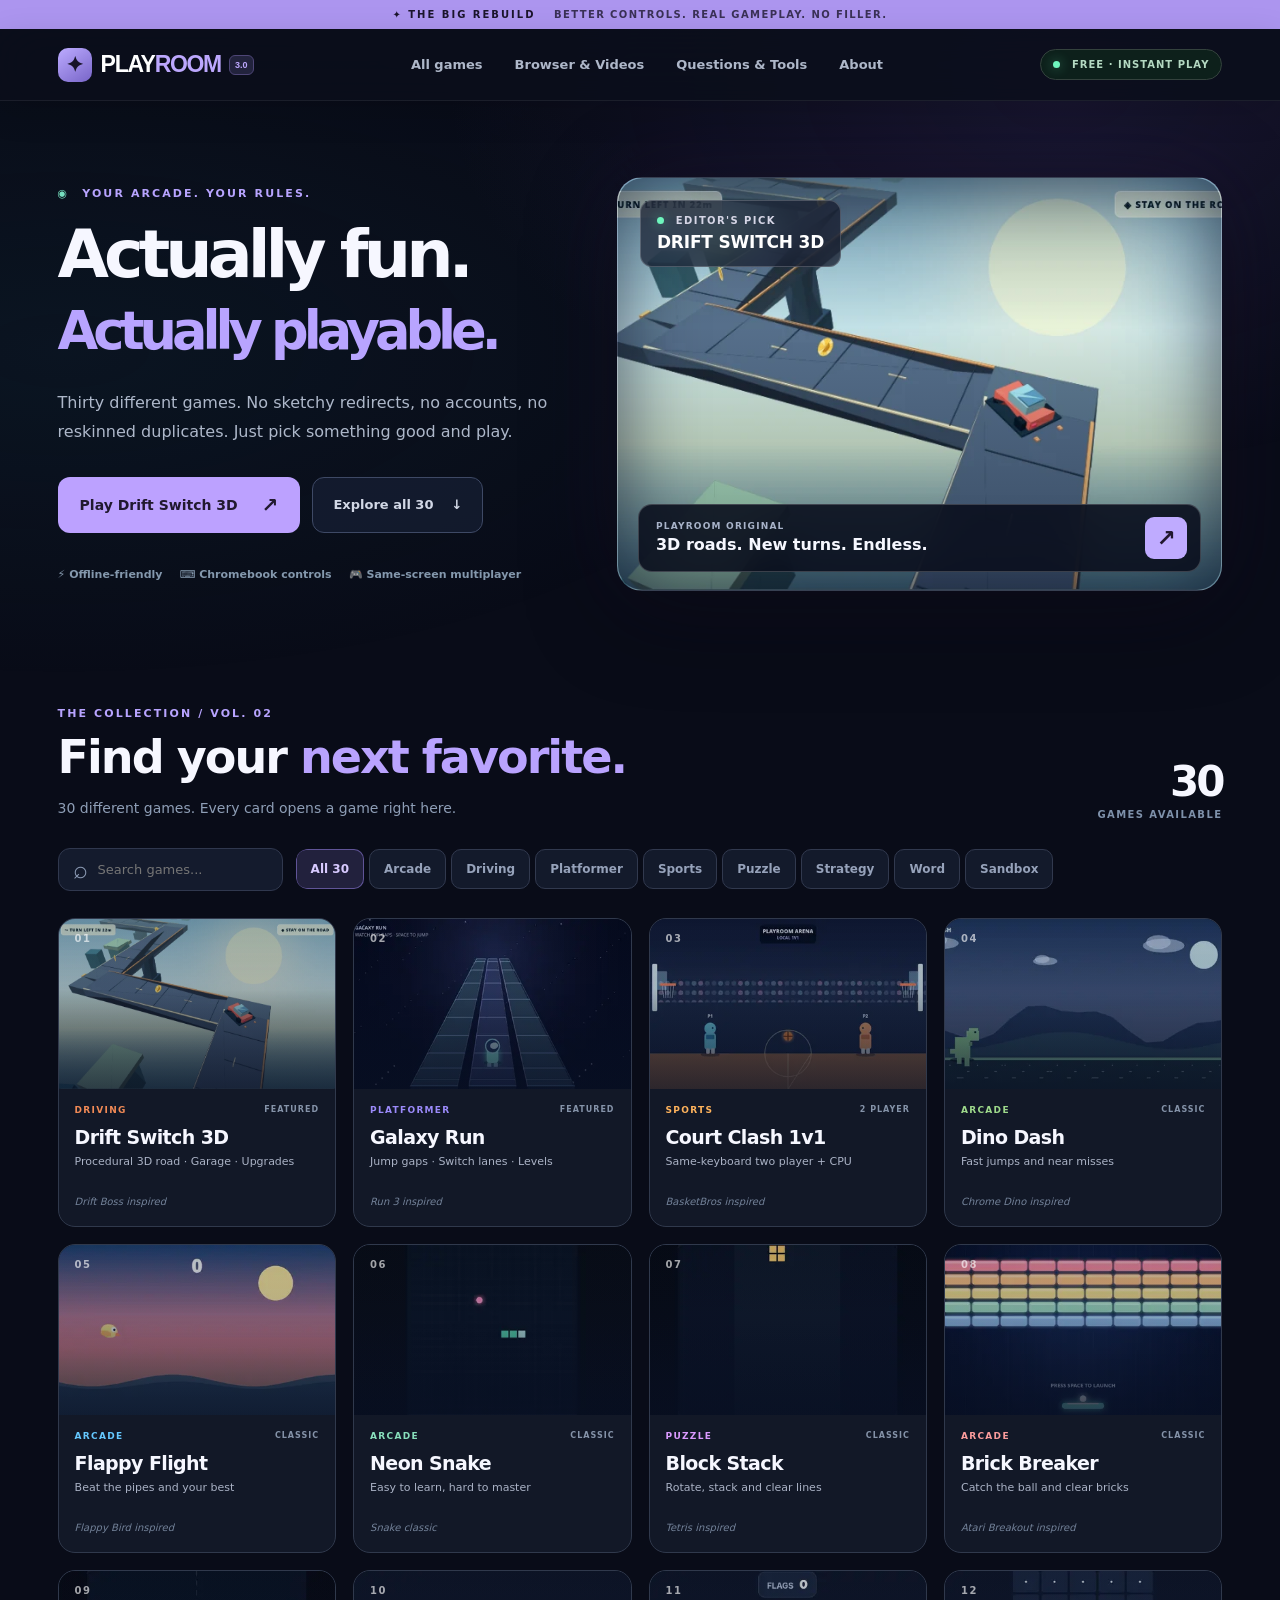
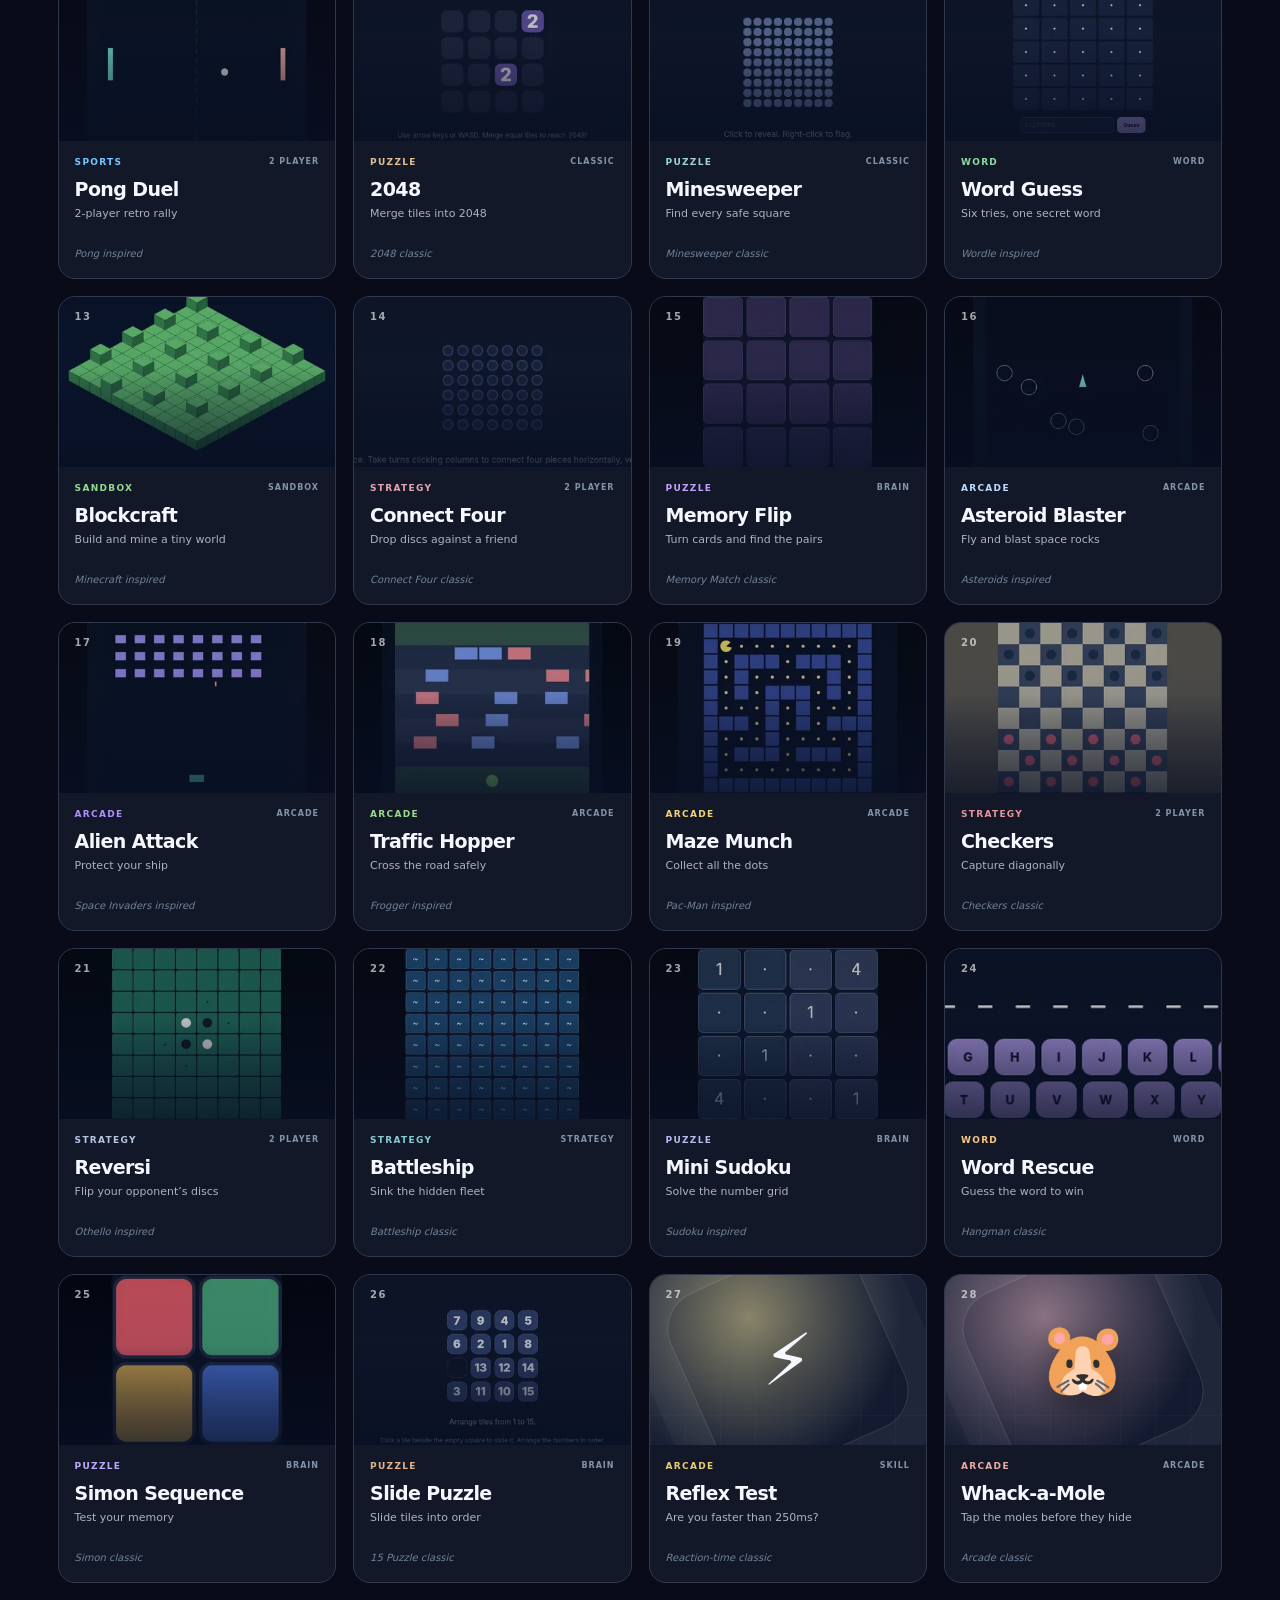
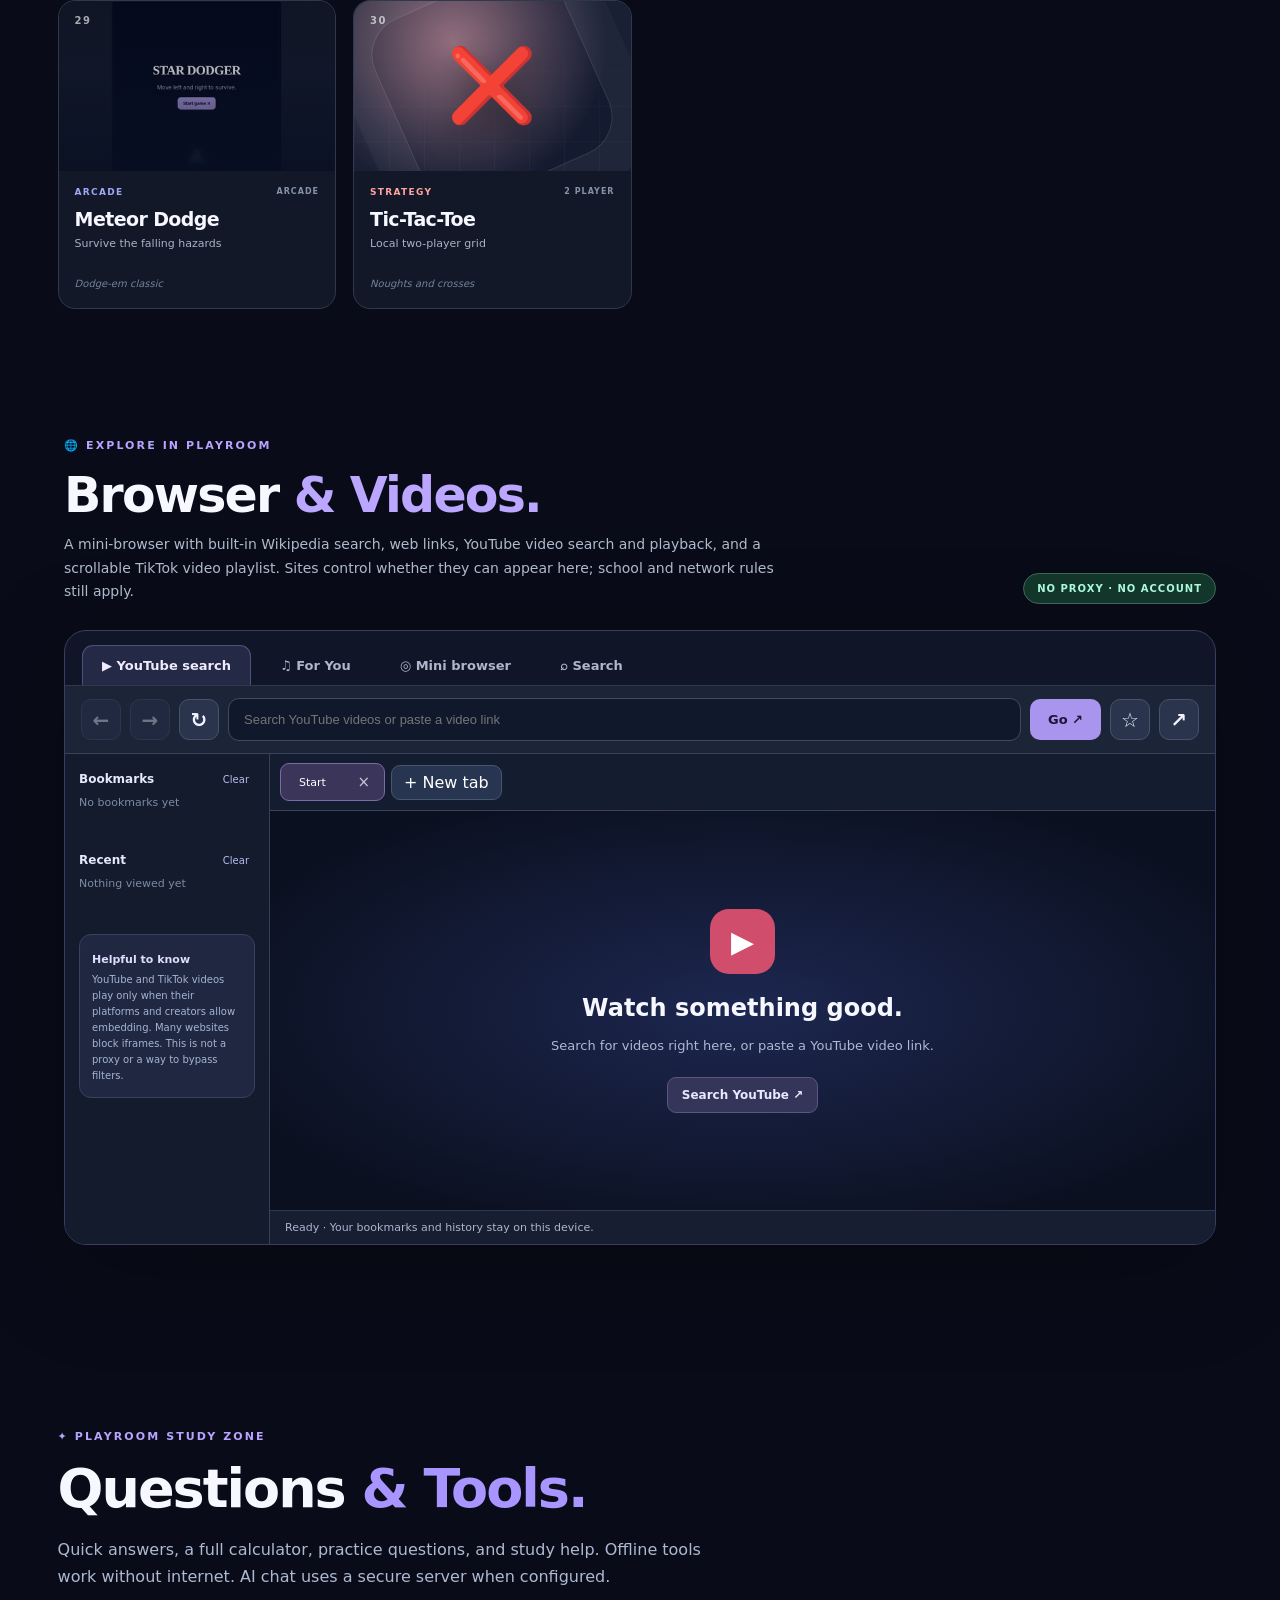
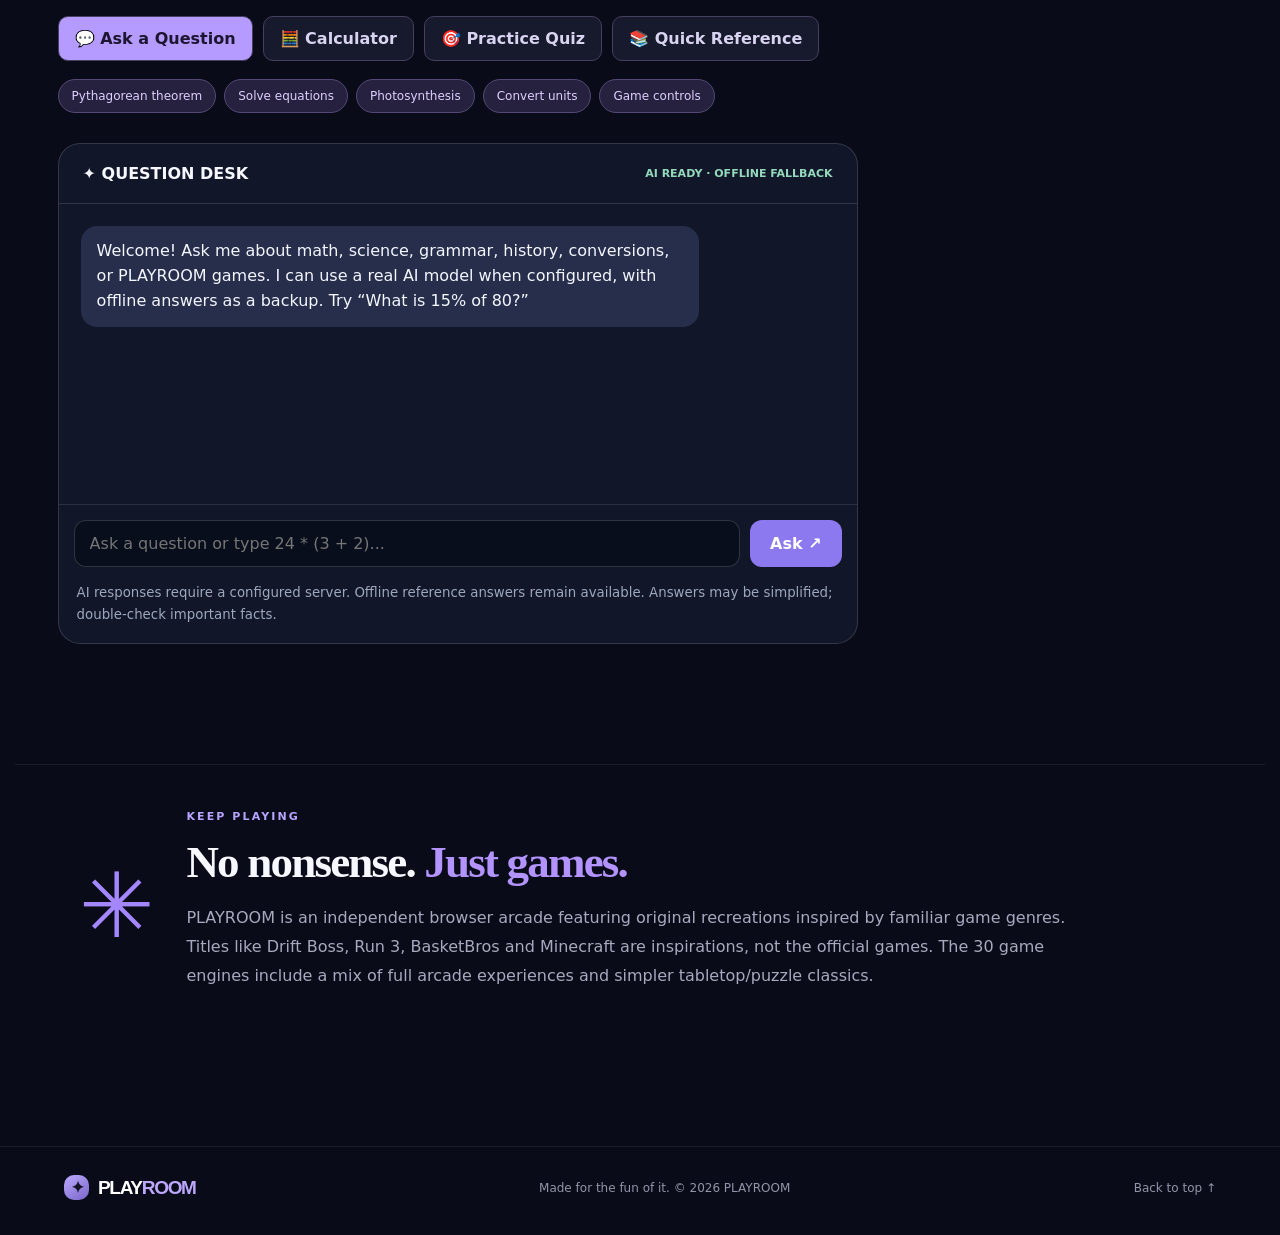
==== index.html @ d4ea13c3 "Add files via upload" ====
<!DOCTYPE html>
<html lang="en"><head><meta charset="utf-8"/><meta content="width=device-width,initial-scale=1" name="viewport"/><meta content="#090c18" name="theme-color"/><meta content="PLAYROOM: 30 distinct browser games, a better drifting racer, local basketball and classic arcade games. Play instantly, no downloads." name="description"/><title>PLAYROOM 3.0 — Arcade + AI</title><link rel="icon" href="favicon.svg" type="image/svg+xml"><link href="legacy.css" rel="stylesheet"/><link href="styles.css" rel="stylesheet"/><link rel="stylesheet" href="browser.css"/></head><body>
<div class="ambient"></div><div class="announcement">✦ THE BIG REBUILD <span>BETTER CONTROLS. REAL GAMEPLAY. NO FILLER.</span></div>
<header class="topbar"><a class="brand" href="#home"><span class="brand-icon">✦</span>PLAY<span>ROOM</span><small class="brand-beta">3.0</small></a><nav><a href="#games">All games</a><a href="#browser">Browser &amp; Videos</a><a href="#assistant">Questions &amp; Tools</a><a href="#about">About</a></nav><span class="header-tag"><span class="green-dot"></span> FREE · INSTANT PLAY</span></header>
<main id="home">
<section class="hero"><div class="hero-left"><div class="eyebrow"><span>◉</span> YOUR ARCADE. YOUR RULES.</div><h1>Actually fun.<br/><em>Actually playable.</em></h1><p>Thirty different games. No sketchy redirects, no accounts, no reskinned duplicates. Just pick something good and play.</p><div class="hero-actions"><button class="primary-btn" onclick="openGame('drift')">Play Drift Switch 3D <span>↗</span></button><a class="outline-btn" href="#games">Explore all 30 <span>↓</span></a></div><div class="hero-notes"><span>⚡ Offline-friendly</span><span>⌨️ Chromebook controls</span><span>🎮 Same-screen multiplayer</span></div></div>
<div aria-label="Illustration of a winding racetrack with a red car" class="hero-preview" role="img"><div class="preview-caption"><span class="preview-beacon"></span> EDITOR'S PICK <b>DRIFT SWITCH 3D</b></div><svg preserveaspectratio="xMidYMid slice" viewbox="0 0 600 410" xmlns="http://www.w3.org/2000/svg"><defs><lineargradient id="land" x1="0" x2="1" y1="0" y2="1"><stop stop-color="#162c38"></stop><stop offset="1" stop-color="#0e182b"></stop></lineargradient><lineargradient id="roadfill" x1="0" x2="0" y1="0" y2="1"><stop stop-color="#405668"></stop><stop offset="1" stop-color="#222d40"></stop></lineargradient><filter id="shadow"><fegaussianblur stddeviation="9"></fegaussianblur></filter></defs><rect fill="url(#land)" height="410" width="600"></rect><g opacity=".16" stroke="#6bb59a"><path d="M0 28H600M0 70H600M0 112H600M0 154H600M0 196H600M0 238H600M0 280H600M0 322H600M0 364H600M32 0V410M82 0V410M132 0V410M182 0V410M232 0V410M282 0V410M332 0V410M382 0V410M432 0V410M482 0V410M532 0V410M582 0V410"></path></g><path d="M240 -30C438 50 150 134 280 215S420 310 300 450" fill="none" stroke="#121927" stroke-width="148"></path><path d="M240 -30C438 50 150 134 280 215S420 310 300 450" fill="none" stroke="#495264" stroke-width="134"></path><path d="M240 -30C438 50 150 134 280 215S420 310 300 450" fill="none" stroke="url(#roadfill)" stroke-width="121"></path><path d="M240 -30C438 50 150 134 280 215S420 310 300 450" fill="none" stroke="#fcd47f" stroke-dasharray="16 18" stroke-width="3"></path><g transform="translate(290 290) rotate(-13)"><ellipse cy="20" fill="#050a12" filter="url(#shadow)" opacity=".65" rx="29" ry="47"></ellipse><rect fill="#ff6b66" height="74" rx="10" stroke="#ffc8b2" stroke-width="3" width="38" x="-19" y="-36"></rect><rect fill="#79c3d8" height="21" rx="5" width="30" x="-15" y="-20"></rect><rect fill="#be3949" height="10" rx="3" width="30" x="-15" y="18"></rect><rect fill="#0d111e" height="19" rx="3" width="6" x="-24" y="-20"></rect><rect fill="#0d111e" height="19" rx="3" width="6" x="18" y="-20"></rect><rect fill="#0d111e" height="17" rx="3" width="6" x="-24" y="18"></rect><rect fill="#0d111e" height="17" rx="3" width="6" x="18" y="18"></rect></g><g fill="#ffce70"><circle cx="307" cy="107" r="10"></circle><circle cx="250" cy="157" r="10"></circle><circle cx="365" cy="352" r="10"></circle></g><g fill="#ffeaa0"><circle cx="307" cy="107" r="5"></circle><circle cx="250" cy="157" r="5"></circle><circle cx="365" cy="352" r="5"></circle></g></svg><div class="preview-bottom"><div><span>PLAYROOM ORIGINAL</span><strong>3D roads. New turns. Endless.</strong></div><button aria-label="Play Drift Switch" onclick="openGame('drift')">↗</button></div></div></section>
<section class="games-section" id="games"><div class="section-top"><div><div class="eyebrow">THE COLLECTION / VOL. 02</div><h2>Find your <span>next favorite.</span></h2><p class="catalog-note">30 different games. Every card opens a game right here.</p></div><div class="catalog-count"><strong id="count">30</strong><small>GAMES AVAILABLE</small></div></div>
<div class="catalog-controls"><label class="search-wrap"><span>⌕</span><input aria-label="Search games" autocomplete="off" id="game-search" placeholder="Search games..."/></label><div aria-label="Game filters" class="filter-bar" role="group"><button class="filter active" data-filter="all">All 30</button><button class="filter" data-filter="arcade">Arcade</button><button class="filter" data-filter="driving">Driving</button><button class="filter" data-filter="platformer">Platformer</button><button class="filter" data-filter="sports">Sports</button><button class="filter" data-filter="puzzle">Puzzle</button><button class="filter" data-filter="strategy">Strategy</button><button class="filter" data-filter="word">Word</button><button class="filter" data-filter="sandbox">Sandbox</button></div></div>
<div class="games-grid"><button aria-label="Play Drift Switch 3D" class="game-card" data-category="driving" data-game="drift" style="--accent:#f18a56" type="button">
<div class="tile-art tile-drift has-cover" style='background-image:linear-gradient(0deg,#090e2399,#0b142011),url("assets/drift.webp")'><div class="art-grid"></div><span class="tile-number">01</span><span aria-hidden="true" class="tile-symbol">🏎️</span><span class="tile-pill">▶ PLAY</span></div>
<div class="tile-info"><div class="tile-topline"><span class="tile-genre">DRIVING</span><span class="tile-label">FEATURED</span></div><h3>Drift Switch 3D</h3><p>Procedural 3D road · Garage · Upgrades</p><span class="tile-sub">Drift Boss inspired</span></div></button><button aria-label="Play Galaxy Run" class="game-card" data-category="platformer" data-game="tunnel" style="--accent:#9b8afa" type="button">
<div class="tile-art tile-tunnel has-cover" style='background-image:linear-gradient(0deg,#090e2399,#0b142011),url("assets/tunnel.webp")'><div class="art-grid"></div><span class="tile-number">02</span><span aria-hidden="true" class="tile-symbol">🪐</span><span class="tile-pill">▶ PLAY</span></div>
<div class="tile-info"><div class="tile-topline"><span class="tile-genre">PLATFORMER</span><span class="tile-label">FEATURED</span></div><h3>Galaxy Run</h3><p>Jump gaps · Switch lanes · Levels</p><span class="tile-sub">Run 3 inspired</span></div></button><button aria-label="Play Court Clash 1v1" class="game-card" data-category="sports" data-game="duel" style="--accent:#ffb35c" type="button">
<div class="tile-art tile-duel has-cover" style='background-image:linear-gradient(0deg,#090e2399,#0b142011),url("assets/duel.webp")'><div class="art-grid"></div><span class="tile-number">03</span><span aria-hidden="true" class="tile-symbol">🏀</span><span class="tile-pill">▶ PLAY</span></div>
<div class="tile-info"><div class="tile-topline"><span class="tile-genre">SPORTS</span><span class="tile-label">2 PLAYER</span></div><h3>Court Clash 1v1</h3><p>Same-keyboard two player + CPU</p><span class="tile-sub">BasketBros inspired</span></div></button><button aria-label="Play Dino Dash" class="game-card" data-category="arcade" data-game="dino" style="--accent:#9ed98b" type="button">
<div class="tile-art tile-dino has-cover" style='background-image:linear-gradient(0deg,#090e2399,#0b142011),url("assets/dino.webp")'><div class="art-grid"></div><span class="tile-number">04</span><span aria-hidden="true" class="tile-symbol">🦖</span><span class="tile-pill">▶ PLAY</span></div>
<div class="tile-info"><div class="tile-topline"><span class="tile-genre">ARCADE</span><span class="tile-label">CLASSIC</span></div><h3>Dino Dash</h3><p>Fast jumps and near misses</p><span class="tile-sub">Chrome Dino inspired</span></div></button><button aria-label="Play Flappy Flight" class="game-card" data-category="arcade" data-game="flap" style="--accent:#65c8ff" type="button">
<div class="tile-art tile-flap has-cover" style='background-image:linear-gradient(0deg,#090e2399,#0b142011),url("assets/flap.webp")'><div class="art-grid"></div><span class="tile-number">05</span><span aria-hidden="true" class="tile-symbol">🐤</span><span class="tile-pill">▶ PLAY</span></div>
<div class="tile-info"><div class="tile-topline"><span class="tile-genre">ARCADE</span><span class="tile-label">CLASSIC</span></div><h3>Flappy Flight</h3><p>Beat the pipes and your best</p><span class="tile-sub">Flappy Bird inspired</span></div></button><button aria-label="Play Neon Snake" class="game-card" data-category="arcade" data-game="snake" style="--accent:#88dfbc" type="button">
<div class="tile-art tile-snake has-cover" style='background-image:linear-gradient(0deg,#090e2399,#0b142011),url("assets/snake.webp")'><div class="art-grid"></div><span class="tile-number">06</span><span aria-hidden="true" class="tile-symbol">🐍</span><span class="tile-pill">▶ PLAY</span></div>
<div class="tile-info"><div class="tile-topline"><span class="tile-genre">ARCADE</span><span class="tile-label">CLASSIC</span></div><h3>Neon Snake</h3><p>Easy to learn, hard to master</p><span class="tile-sub">Snake classic</span></div></button><button aria-label="Play Block Stack" class="game-card" data-category="puzzle" data-game="tetris" style="--accent:#db9aff" type="button">
<div class="tile-art tile-tetris has-cover" style='background-image:linear-gradient(0deg,#090e2399,#0b142011),url("assets/tetris.webp")'><div class="art-grid"></div><span class="tile-number">07</span><span aria-hidden="true" class="tile-symbol">🧱</span><span class="tile-pill">▶ PLAY</span></div>
<div class="tile-info"><div class="tile-topline"><span class="tile-genre">PUZZLE</span><span class="tile-label">CLASSIC</span></div><h3>Block Stack</h3><p>Rotate, stack and clear lines</p><span class="tile-sub">Tetris inspired</span></div></button><button aria-label="Play Brick Breaker" class="game-card" data-category="arcade" data-game="breakout" style="--accent:#fb9c9c" type="button">
<div class="tile-art tile-breakout has-cover" style='background-image:linear-gradient(0deg,#090e2399,#0b142011),url("assets/breakout.webp")'><div class="art-grid"></div><span class="tile-number">08</span><span aria-hidden="true" class="tile-symbol">🟣</span><span class="tile-pill">▶ PLAY</span></div>
<div class="tile-info"><div class="tile-topline"><span class="tile-genre">ARCADE</span><span class="tile-label">CLASSIC</span></div><h3>Brick Breaker</h3><p>Catch the ball and clear bricks</p><span class="tile-sub">Atari Breakout inspired</span></div></button><button aria-label="Play Pong Duel" class="game-card" data-category="sports" data-game="pong" style="--accent:#73c9ff" type="button">
<div class="tile-art tile-pong has-cover" style='background-image:linear-gradient(0deg,#090e2399,#0b142011),url("assets/pong.webp")'><div class="art-grid"></div><span class="tile-number">09</span><span aria-hidden="true" class="tile-symbol">🏓</span><span class="tile-pill">▶ PLAY</span></div>
<div class="tile-info"><div class="tile-topline"><span class="tile-genre">SPORTS</span><span class="tile-label">2 PLAYER</span></div><h3>Pong Duel</h3><p>2-player retro rally</p><span class="tile-sub">Pong inspired</span></div></button><button aria-label="Play 2048" class="game-card" data-category="puzzle" data-game="merge" style="--accent:#e4bf90" type="button">
<div class="tile-art tile-merge has-cover" style='background-image:linear-gradient(0deg,#090e2399,#0b142011),url("assets/merge.webp")'><div class="art-grid"></div><span class="tile-number">10</span><span aria-hidden="true" class="tile-symbol">🔢</span><span class="tile-pill">▶ PLAY</span></div>
<div class="tile-info"><div class="tile-topline"><span class="tile-genre">PUZZLE</span><span class="tile-label">CLASSIC</span></div><h3>2048</h3><p>Merge tiles into 2048</p><span class="tile-sub">2048 classic</span></div></button><button aria-label="Play Minesweeper" class="game-card" data-category="puzzle" data-game="mines" style="--accent:#9fd3ce" type="button">
<div class="tile-art tile-mines has-cover" style='background-image:linear-gradient(0deg,#090e2399,#0b142011),url("assets/mines.webp")'><div class="art-grid"></div><span class="tile-number">11</span><span aria-hidden="true" class="tile-symbol">💣</span><span class="tile-pill">▶ PLAY</span></div>
<div class="tile-info"><div class="tile-topline"><span class="tile-genre">PUZZLE</span><span class="tile-label">CLASSIC</span></div><h3>Minesweeper</h3><p>Find every safe square</p><span class="tile-sub">Minesweeper classic</span></div></button><button aria-label="Play Word Guess" class="game-card" data-category="word" data-game="wordle" style="--accent:#8fdba8" type="button">
<div class="tile-art tile-wordle has-cover" style='background-image:linear-gradient(0deg,#090e2399,#0b142011),url("assets/wordle.webp")'><div class="art-grid"></div><span class="tile-number">12</span><span aria-hidden="true" class="tile-symbol">🟩</span><span class="tile-pill">▶ PLAY</span></div>
<div class="tile-info"><div class="tile-topline"><span class="tile-genre">WORD</span><span class="tile-label">WORD</span></div><h3>Word Guess</h3><p>Six tries, one secret word</p><span class="tile-sub">Wordle inspired</span></div></button><button aria-label="Play Blockcraft" class="game-card" data-category="sandbox" data-game="voxel" style="--accent:#95d993" type="button">
<div class="tile-art tile-voxel has-cover" style='background-image:linear-gradient(0deg,#090e2399,#0b142011),url("assets/voxel.webp")'><div class="art-grid"></div><span class="tile-number">13</span><span aria-hidden="true" class="tile-symbol">⛏️</span><span class="tile-pill">▶ PLAY</span></div>
<div class="tile-info"><div class="tile-topline"><span class="tile-genre">SANDBOX</span><span class="tile-label">SANDBOX</span></div><h3>Blockcraft</h3><p>Build and mine a tiny world</p><span class="tile-sub">Minecraft inspired</span></div></button><button aria-label="Play Connect Four" class="game-card" data-category="strategy" data-game="connect" style="--accent:#e9a5b2" type="button">
<div class="tile-art tile-connect has-cover" style='background-image:linear-gradient(0deg,#090e2399,#0b142011),url("assets/connect.webp")'><div class="art-grid"></div><span class="tile-number">14</span><span aria-hidden="true" class="tile-symbol">🔴</span><span class="tile-pill">▶ PLAY</span></div>
<div class="tile-info"><div class="tile-topline"><span class="tile-genre">STRATEGY</span><span class="tile-label">2 PLAYER</span></div><h3>Connect Four</h3><p>Drop discs against a friend</p><span class="tile-sub">Connect Four classic</span></div></button><button aria-label="Play Memory Flip" class="game-card" data-category="puzzle" data-game="memory" style="--accent:#c0a3ff" type="button">
<div class="tile-art tile-memory has-cover" style='background-image:linear-gradient(0deg,#090e2399,#0b142011),url("assets/memory.webp")'><div class="art-grid"></div><span class="tile-number">15</span><span aria-hidden="true" class="tile-symbol">🃏</span><span class="tile-pill">▶ PLAY</span></div>
<div class="tile-info"><div class="tile-topline"><span class="tile-genre">PUZZLE</span><span class="tile-label">BRAIN</span></div><h3>Memory Flip</h3><p>Turn cards and find the pairs</p><span class="tile-sub">Memory Match classic</span></div></button><button aria-label="Play Asteroid Blaster" class="game-card" data-category="arcade" data-game="asteroids" style="--accent:#bddaff" type="button">
<div class="tile-art tile-asteroids has-cover" style='background-image:linear-gradient(0deg,#090e2399,#0b142011),url("assets/asteroids.webp")'><div class="art-grid"></div><span class="tile-number">16</span><span aria-hidden="true" class="tile-symbol">☄️</span><span class="tile-pill">▶ PLAY</span></div>
<div class="tile-info"><div class="tile-topline"><span class="tile-genre">ARCADE</span><span class="tile-label">ARCADE</span></div><h3>Asteroid Blaster</h3><p>Fly and blast space rocks</p><span class="tile-sub">Asteroids inspired</span></div></button><button aria-label="Play Alien Attack" class="game-card" data-category="arcade" data-game="invaders" style="--accent:#b08eff" type="button">
<div class="tile-art tile-invaders has-cover" style='background-image:linear-gradient(0deg,#090e2399,#0b142011),url("assets/invaders.webp")'><div class="art-grid"></div><span class="tile-number">17</span><span aria-hidden="true" class="tile-symbol">👾</span><span class="tile-pill">▶ PLAY</span></div>
<div class="tile-info"><div class="tile-topline"><span class="tile-genre">ARCADE</span><span class="tile-label">ARCADE</span></div><h3>Alien Attack</h3><p>Protect your ship</p><span class="tile-sub">Space Invaders inspired</span></div></button><button aria-label="Play Traffic Hopper" class="game-card" data-category="arcade" data-game="frogger" style="--accent:#9bdb8a" type="button">
<div class="tile-art tile-frogger has-cover" style='background-image:linear-gradient(0deg,#090e2399,#0b142011),url("assets/frogger.webp")'><div class="art-grid"></div><span class="tile-number">18</span><span aria-hidden="true" class="tile-symbol">🐸</span><span class="tile-pill">▶ PLAY</span></div>
<div class="tile-info"><div class="tile-topline"><span class="tile-genre">ARCADE</span><span class="tile-label">ARCADE</span></div><h3>Traffic Hopper</h3><p>Cross the road safely</p><span class="tile-sub">Frogger inspired</span></div></button><button aria-label="Play Maze Munch" class="game-card" data-category="arcade" data-game="maze" style="--accent:#f1d477" type="button">
<div class="tile-art tile-maze has-cover" style='background-image:linear-gradient(0deg,#090e2399,#0b142011),url("assets/maze.webp")'><div class="art-grid"></div><span class="tile-number">19</span><span aria-hidden="true" class="tile-symbol">🟡</span><span class="tile-pill">▶ PLAY</span></div>
<div class="tile-info"><div class="tile-topline"><span class="tile-genre">ARCADE</span><span class="tile-label">ARCADE</span></div><h3>Maze Munch</h3><p>Collect all the dots</p><span class="tile-sub">Pac-Man inspired</span></div></button><button aria-label="Play Checkers" class="game-card" data-category="strategy" data-game="checkers" style="--accent:#eb939a" type="button">
<div class="tile-art tile-checkers has-cover" style='background-image:linear-gradient(0deg,#090e2399,#0b142011),url("assets/checkers.webp")'><div class="art-grid"></div><span class="tile-number">20</span><span aria-hidden="true" class="tile-symbol">♟️</span><span class="tile-pill">▶ PLAY</span></div>
<div class="tile-info"><div class="tile-topline"><span class="tile-genre">STRATEGY</span><span class="tile-label">2 PLAYER</span></div><h3>Checkers</h3><p>Capture diagonally</p><span class="tile-sub">Checkers classic</span></div></button><button aria-label="Play Reversi" class="game-card" data-category="strategy" data-game="reversi" style="--accent:#b4c6e4" type="button">
<div class="tile-art tile-reversi has-cover" style='background-image:linear-gradient(0deg,#090e2399,#0b142011),url("assets/reversi.webp")'><div class="art-grid"></div><span class="tile-number">21</span><span aria-hidden="true" class="tile-symbol">⚫</span><span class="tile-pill">▶ PLAY</span></div>
<div class="tile-info"><div class="tile-topline"><span class="tile-genre">STRATEGY</span><span class="tile-label">2 PLAYER</span></div><h3>Reversi</h3><p>Flip your opponent’s discs</p><span class="tile-sub">Othello inspired</span></div></button><button aria-label="Play Battleship" class="game-card" data-category="strategy" data-game="battleship" style="--accent:#88cbd8" type="button">
<div class="tile-art tile-battleship has-cover" style='background-image:linear-gradient(0deg,#090e2399,#0b142011),url("assets/battleship.webp")'><div class="art-grid"></div><span class="tile-number">22</span><span aria-hidden="true" class="tile-symbol">🚢</span><span class="tile-pill">▶ PLAY</span></div>
<div class="tile-info"><div class="tile-topline"><span class="tile-genre">STRATEGY</span><span class="tile-label">STRATEGY</span></div><h3>Battleship</h3><p>Sink the hidden fleet</p><span class="tile-sub">Battleship classic</span></div></button><button aria-label="Play Mini Sudoku" class="game-card" data-category="puzzle" data-game="sudoku" style="--accent:#b6baee" type="button">
<div class="tile-art tile-sudoku has-cover" style='background-image:linear-gradient(0deg,#090e2399,#0b142011),url("assets/sudoku.webp")'><div class="art-grid"></div><span class="tile-number">23</span><span aria-hidden="true" class="tile-symbol">🔲</span><span class="tile-pill">▶ PLAY</span></div>
<div class="tile-info"><div class="tile-topline"><span class="tile-genre">PUZZLE</span><span class="tile-label">BRAIN</span></div><h3>Mini Sudoku</h3><p>Solve the number grid</p><span class="tile-sub">Sudoku inspired</span></div></button><button aria-label="Play Word Rescue" class="game-card" data-category="word" data-game="hangman" style="--accent:#f8c789" type="button">
<div class="tile-art tile-hangman has-cover" style='background-image:linear-gradient(0deg,#090e2399,#0b142011),url("assets/hangman.webp")'><div class="art-grid"></div><span class="tile-number">24</span><span aria-hidden="true" class="tile-symbol">🔤</span><span class="tile-pill">▶ PLAY</span></div>
<div class="tile-info"><div class="tile-topline"><span class="tile-genre">WORD</span><span class="tile-label">WORD</span></div><h3>Word Rescue</h3><p>Guess the word to win</p><span class="tile-sub">Hangman classic</span></div></button><button aria-label="Play Simon Sequence" class="game-card" data-category="puzzle" data-game="simon" style="--accent:#bfabfb" type="button">
<div class="tile-art tile-simon has-cover" style='background-image:linear-gradient(0deg,#090e2399,#0b142011),url("assets/simon.webp")'><div class="art-grid"></div><span class="tile-number">25</span><span aria-hidden="true" class="tile-symbol">🎛️</span><span class="tile-pill">▶ PLAY</span></div>
<div class="tile-info"><div class="tile-topline"><span class="tile-genre">PUZZLE</span><span class="tile-label">BRAIN</span></div><h3>Simon Sequence</h3><p>Test your memory</p><span class="tile-sub">Simon classic</span></div></button><button aria-label="Play Slide Puzzle" class="game-card" data-category="puzzle" data-game="slide" style="--accent:#e4b487" type="button">
<div class="tile-art tile-slide has-cover" style='background-image:linear-gradient(0deg,#090e2399,#0b142011),url("assets/slide.webp")'><div class="art-grid"></div><span class="tile-number">26</span><span aria-hidden="true" class="tile-symbol">🧩</span><span class="tile-pill">▶ PLAY</span></div>
<div class="tile-info"><div class="tile-topline"><span class="tile-genre">PUZZLE</span><span class="tile-label">BRAIN</span></div><h3>Slide Puzzle</h3><p>Slide tiles into order</p><span class="tile-sub">15 Puzzle classic</span></div></button><button aria-label="Play Reflex Test" class="game-card" data-category="arcade" data-game="reaction" style="--accent:#e8cc73" type="button">
<div class="tile-art tile-reaction"><div class="art-grid"></div><span class="tile-number">27</span><span aria-hidden="true" class="tile-symbol">⚡</span><span class="tile-pill">▶ PLAY</span></div>
<div class="tile-info"><div class="tile-topline"><span class="tile-genre">ARCADE</span><span class="tile-label">SKILL</span></div><h3>Reflex Test</h3><p>Are you faster than 250ms?</p><span class="tile-sub">Reaction-time classic</span></div></button><button aria-label="Play Whack-a-Mole" class="game-card" data-category="arcade" data-game="whack" style="--accent:#ebaaa7" type="button">
<div class="tile-art tile-whack"><div class="art-grid"></div><span class="tile-number">28</span><span aria-hidden="true" class="tile-symbol">🐹</span><span class="tile-pill">▶ PLAY</span></div>
<div class="tile-info"><div class="tile-topline"><span class="tile-genre">ARCADE</span><span class="tile-label">ARCADE</span></div><h3>Whack-a-Mole</h3><p>Tap the moles before they hide</p><span class="tile-sub">Arcade classic</span></div></button><button aria-label="Play Meteor Dodge" class="game-card" data-category="arcade" data-game="dodge" style="--accent:#9da9f5" type="button">
<div class="tile-art tile-dodge has-cover" style='background-image:linear-gradient(0deg,#090e2399,#0b142011),url("assets/dodge.webp")'><div class="art-grid"></div><span class="tile-number">29</span><span aria-hidden="true" class="tile-symbol">🚀</span><span class="tile-pill">▶ PLAY</span></div>
<div class="tile-info"><div class="tile-topline"><span class="tile-genre">ARCADE</span><span class="tile-label">ARCADE</span></div><h3>Meteor Dodge</h3><p>Survive the falling hazards</p><span class="tile-sub">Dodge-em classic</span></div></button><button aria-label="Play Tic-Tac-Toe" class="game-card" data-category="strategy" data-game="tictactoe" style="--accent:#ffa5a0" type="button">
<div class="tile-art tile-tictactoe"><div class="art-grid"></div><span class="tile-number">30</span><span aria-hidden="true" class="tile-symbol">❌</span><span class="tile-pill">▶ PLAY</span></div>
<div class="tile-info"><div class="tile-topline"><span class="tile-genre">STRATEGY</span><span class="tile-label">2 PLAYER</span></div><h3>Tic-Tac-Toe</h3><p>Local two-player grid</p><span class="tile-sub">Noughts and crosses</span></div></button></div><p class="no-results" hidden="" id="no-results">No games found. Try another search.</p></section>

<section class="browser-section" id="browser" aria-labelledby="browser-heading">
  <div class="eyebrow">🌐 EXPLORE IN PLAYROOM</div>
  <div class="browser-heading"><div><h2 id="browser-heading">Browser <span>&amp; Videos.</span></h2><p>A mini-browser with built-in Wikipedia search, web links, YouTube video search and playback, and a scrollable TikTok video playlist. Sites control whether they can appear here; school and network rules still apply.</p></div><span class="browser-tag">NO PROXY · NO ACCOUNT</span></div>
  <div class="browser-shell">
    <div class="browser-switch" role="group" aria-label="Viewer mode"><button type="button" class="browser-mode active" data-mode="video">▶ YouTube search</button><button type="button" class="browser-mode" data-mode="tiktok">♫ For You</button><button type="button" class="browser-mode" data-mode="web">◎ Mini browser</button><button type="button" class="browser-mode" data-mode="search">⌕ Search</button></div>
    <form class="browser-toolbar" id="browser-form"><button class="browser-icon-btn" type="button" id="browser-back" title="Back" aria-label="Back">←</button><button class="browser-icon-btn" type="button" id="browser-forward" title="Forward" aria-label="Forward">→</button><button class="browser-icon-btn" type="button" id="browser-reload" title="Reload" aria-label="Reload">↻</button><label class="browser-address-label" for="browser-address">Search / Address / Video</label><input type="text" id="browser-address" aria-label="Search terms, video URL or page address" autocomplete="off" spellcheck="false" placeholder="Search YouTube videos or paste a link"/><button class="browser-go" type="submit">Go ↗</button><button class="browser-icon-btn" type="button" id="browser-bookmark" title="Save bookmark" aria-label="Save bookmark">☆</button><a id="browser-external" class="browser-icon-btn" target="_blank" rel="noopener noreferrer" href="https://www.youtube.com/" aria-label="Open current page in a new tab" title="Open in new tab">↗</a></form>
    <div class="browser-contents"><div class="browser-sidebar"><div class="browser-side-heading"><strong>Bookmarks</strong><button id="browser-clear-bookmarks" title="Clear bookmarks" type="button">Clear</button></div><div id="browser-bookmarks" class="browser-side-list"></div><div class="browser-side-heading"><strong>Recent</strong><button id="browser-clear-history" title="Clear history" type="button">Clear</button></div><div id="browser-history" class="browser-side-list"></div><div class="browser-help"><strong>Helpful to know</strong><p>YouTube and TikTok videos play only when their platforms and creators allow embedding. Many websites block iframes. This is not a proxy or a way to bypass filters.</p></div></div>
    <div class="browser-main"><div id="browser-tabbar" class="browser-tabbar" aria-label="Browser tabs"></div><div id="browser-view" class="browser-view"><div class="browser-welcome"><div class="browser-welcome-icon">▶</div><h3>Watch something good.</h3><p>Search YouTube videos directly inside PLAYROOM. Select a result to watch without leaving the page.</p><div class="browser-actions"><a href="https://www.youtube.com/results?search_query=gameplay" target="_blank" rel="noopener noreferrer">Search YouTube ↗</a><button id="browser-open-example" type="button">Try an embeddable page</button></div></div></div><div class="browser-status" id="browser-status" role="status" aria-live="polite">Ready · Your bookmarks and history stay on this device.</div></div></div>
  </div>
</section>
<section class="assistant-section" id="assistant"><div class="eyebrow">✦ PLAYROOM STUDY ZONE</div><h2>Questions <span>&amp; Tools.</span></h2><p>Quick answers, a full calculator, practice questions, and study help. Offline tools work without internet. AI chat uses a secure server when configured.</p>
<div aria-label="Study tools" class="study-tabs" role="group"><button class="study-tab active" data-panel="ask-panel">💬 Ask a Question</button><button class="study-tab" data-panel="calc-panel">🧮 Calculator</button><button class="study-tab" data-panel="quiz-panel">🎯 Practice Quiz</button><button class="study-tab" data-panel="reference-panel">📚 Quick Reference</button></div>
<div class="study-panel" id="ask-panel"><div class="study-suggestions" id="study-suggestions"><button data-ask="What is the Pythagorean theorem?">Pythagorean theorem</button><button data-ask="How do I solve equations?">Solve equations</button><button data-ask="What is photosynthesis?">Photosynthesis</button><button data-ask="Convert 5 miles to kilometers">Convert units</button><button data-ask="How do I play Court Clash?">Game controls</button></div><div class="chat-shell"><div class="chat-head"><span>✦ QUESTION DESK</span><small id="ai-mode">AI READY · OFFLINE FALLBACK</small></div><div aria-live="polite" class="chat-messages" id="chat-messages"><div class="chat-bubble bot">Welcome! Ask me about math, science, grammar, history, conversions, or PLAYROOM games. I can use a real AI model when configured, with offline answers as a backup. Try “What is 15% of 80?”</div></div><form class="chat-form" id="chat-form"><input aria-label="Ask a question" autocomplete="off" id="chat-input" maxlength="500" placeholder="Ask a question or type 24 * (3 + 2)..." required=""><button type="submit">Ask ↗</button></input></form><small class="chat-note">AI responses require a configured server. Offline reference answers remain available. Answers may be simplified; double-check important facts.</small></div></div>
<div class="study-panel" hidden="" id="calc-panel"><div class="calc-shell"><div class="calc-heading">Scientific Calculator <small>Keyboard supported · No internet needed</small></div><input aria-label="Calculator expression" autocomplete="off" class="calc-display" id="calc-display" placeholder="0" value=""/><div aria-live="polite" class="calc-output" id="calc-output">Enter an expression</div><div class="calc-buttons" id="calc-buttons"></div><p class="study-help">Supports +, −, ×, ÷, parentheses, powers (^), square roots, pi, percentages, and trig functions in degrees.</p></div></div>
<div class="study-panel" hidden="" id="quiz-panel"><div class="quiz-shell"><div class="quiz-toolbar"><label for="quiz-topic">Topic</label><select id="quiz-topic"><option value="mixed">Mixed</option><option value="math">Math</option><option value="science">Science</option><option value="english">English</option><option value="geography">Geography</option><option value="history">History</option></select><button id="quiz-next" type="button">New question ↻</button></div><div class="quiz-score" id="quiz-score">Score: 0 / 0</div><h3 id="quiz-question">Loading a question...</h3><div class="quiz-answers" id="quiz-answers"></div><div aria-live="polite" class="quiz-feedback" id="quiz-feedback"></div></div></div>
<div class="study-panel" hidden="" id="reference-panel"><div class="reference-grid" id="reference-grid"></div></div></section>
<section class="about" id="about"><div class="about-icon">✳</div><div><span class="eyebrow">KEEP PLAYING</span><h2>No nonsense. <em>Just games.</em></h2><p>PLAYROOM is an independent browser arcade featuring original recreations inspired by familiar game genres. Titles like Drift Boss, Run 3, BasketBros and Minecraft are inspirations, not the official games. The 30 game engines include a mix of full arcade experiences and simpler tabletop/puzzle classics.</p></div></section></main>
<footer><a class="brand" href="#home"><span class="brand-icon">✦</span>PLAY<span>ROOM</span></a><span>Made for the fun of it. © 2026 PLAYROOM</span><a href="#home">Back to top ↑</a></footer>
<div class="modal" hidden="" id="modal"><div class="modal-backdrop" data-close=""></div><section aria-labelledby="modal-title" aria-modal="true" class="modal-panel" role="dialog"><div class="modal-top"><div><span class="eyebrow" id="modal-eyebrow">NOW PLAYING</span><h2 id="modal-title">Game</h2></div><div class="modal-buttons"><button aria-label="Fullscreen game" class="fullscreen-btn" id="fullscreen-btn" title="Fullscreen">⛶</button><button aria-label="Close game" class="close" data-close="">✕</button></div></div><div class="game-ui" id="game-ui"></div></section></div>
<script src="legacy.js"></script><script src="enhancements.js"></script><script src="drift3d.js"></script><script src="browser.js"></script><script src="playroom3.js"></script></body></html>
---- legacy.css ----
:root{color-scheme:dark;--bg:#090b16;--panel:#141727;--muted:#a0a4b9;--white:#f7f7ff;--purple:#a985ff;--line:#292d42}*{box-sizing:border-box}html{scroll-behavior:smooth}body{margin:0;background:var(--bg);color:var(--white);font-family:'DM Sans',system-ui,sans-serif;min-width:320px}button,a{-webkit-tap-highlight-color:transparent}button{font:inherit;cursor:pointer}a{color:inherit;text-decoration:none}.ambient{position:fixed;inset:0;pointer-events:none;background:radial-gradient(ellipse 55% 40% at 83% 5%,#45307038,transparent 80%),radial-gradient(ellipse 55% 40% at 8% 55%,#21215e22,transparent 80%);z-index:-1}.topbar{height:82px;display:flex;align-items:center;justify-content:space-between;padding:0 max(5%,calc((100vw - 1280px)/2));border-bottom:1px solid #ffffff0b}.brand{font-family:'Space Grotesk',sans-serif;font-weight:700;font-size:23px;letter-spacing:-1.2px;white-space:nowrap}.brand span:not(.brand-icon){color:#b396ff}.brand-icon{display:inline-grid;place-items:center;background:#ad86ff;color:#111124;width:31px;height:31px;border-radius:10px;margin-right:7px;font-size:21px}.topbar nav{display:flex;gap:36px;color:#b5b6c7;font-size:14px}.topbar nav a:hover,footer a:hover{color:white}.live{font-size:11px;letter-spacing:1.4px;font-weight:800;color:#c6c1d7}.live i{display:inline-block;width:7px;height:7px;background:#65e6aa;border-radius:50%;margin-right:9px;box-shadow:0 0 10px #65e6aa}.hero{max-width:1280px;margin:auto;padding:85px 5% 105px;display:grid;grid-template-columns:1fr 1fr;min-height:585px;align-items:center;gap:20px}.eyebrow{font-size:11px;font-weight:800;letter-spacing:2.2px;color:#bda3ff}.hero .eyebrow span{margin-right:6px}.hero h1{font-family:'Space Grotesk',sans-serif;font-size:clamp(48px,5.8vw,83px);line-height:1.04;letter-spacing:-4px;margin:22px 0}.hero h1 em,.about h2 em{font-style:normal;color:#b293ff}.hero p{color:#adb0c3;line-height:1.75;font-size:16px;max-width:425px;margin-bottom:29px}.primary-btn{display:inline-flex;align-items:center;gap:40px;background:#b497ff;color:#131020;font-size:14px;font-weight:800;padding:17px 22px;border-radius:13px;transition:transform .2s,background .2s}.primary-btn:hover{transform:translateY(-3px);background:#ccbaff}.primary-btn span{font-size:20px}.hero-stats{display:flex;gap:36px;margin-top:55px}.hero-stats div{display:flex;flex-direction:column;gap:4px}.hero-stats b{font:700 25px 'Space Grotesk'}.hero-stats small{font-size:10px;color:#83869c;letter-spacing:1px;font-weight:800}.hero-art{position:relative;height:440px;isolation:isolate}.orb{position:absolute;border-radius:50%;filter:blur(1px)}.orb-one{width:350px;height:350px;top:30px;left:calc(50% - 175px);background:radial-gradient(circle at 33% 30%,#d9bfff,#9965f8 40%,#4730aa 70%,#211346);box-shadow:0 0 100px #8358e04f, inset -20px -28px 60px #1d1457}.orb-two{width:210px;height:210px;left:5%;top:150px;background:radial-gradient(circle at 35% 25%,#ffbbdc,#ff5b9a 42%,#892778 85%);box-shadow:0 0 70px #ef4a9c42;z-index:-1}.gamepad{position:absolute;left:50%;top:48%;transform:translate(-50%,-50%) rotate(-12deg);font-size:170px;color:#f3dcff;text-shadow:0 10px 60px #e5c5ff}.floating-chip{position:absolute;background:#1c1a35dc;border:1px solid #ffffff30;backdrop-filter:blur(12px);border-radius:14px;padding:15px 20px;font-size:12px;font-weight:800;letter-spacing:1px;box-shadow:0 15px 40px #0007}.chip-one{top:65px;right:-12px;color:#c8c3d8}.chip-one strong{display:block;font-size:23px;color:#fff;letter-spacing:0;margin-top:3px}.chip-two{bottom:65px;left:10px;color:#e9dfff}.floating-star{position:absolute;color:#f5e6ff;font-size:45px}.star-one{right:25px;bottom:35px}.star-two{left:55px;top:30px}.games-section{max-width:1280px;margin:auto;padding:40px 5% 100px;scroll-margin-top:30px}.section-top{display:flex;justify-content:space-between;align-items:end;gap:20px;margin-bottom:32px}.section-top h2,.about h2{font:700 clamp(30px,3.6vw,45px) 'Space Grotesk';letter-spacing:-1.8px;margin:12px 0 0}.section-top h2 span{color:#ad90f6}.filter-bar{display:flex;gap:6px;background:#171928;border:1px solid #2c2d3e;border-radius:12px;padding:5px}.filter{border:0;background:none;color:#9d9db3;font-size:12px;font-weight:700;padding:10px 15px;border-radius:8px}.filter.active{background:#34304f;color:#f0e8ff}.games-grid{display:grid;grid-template-columns:repeat(2,minmax(0,1fr));gap:23px}.game-card{padding:0;border:1px solid #34344b;background:#151725;border-radius:20px;text-align:left;color:inherit;overflow:hidden;transition:transform .25s,border-color .25s,box-shadow .25s}.game-card:hover{transform:translateY(-7px);border-color:#a489ef;box-shadow:0 22px 65px #0005}.game-card[hidden]{display:none}.art{height:225px;position:relative;display:grid;place-items:center;overflow:hidden}.art-number{position:absolute;top:18px;left:21px;font-size:12px;font-weight:800;letter-spacing:2px;color:#ffffffb8}.art-snake{background:radial-gradient(circle at 65% 30%,#3a9f9d,#102e42 67%,#10202f)}.art-snake:before,.art-memory:before,.art-dodge:before,.art-reaction:before{content:"";position:absolute;inset:0;background-image:linear-gradient(#ffffff0c 1px,transparent 1px),linear-gradient(90deg,#ffffff0c 1px,transparent 1px);background-size:33px 33px;mask-image:linear-gradient(90deg,transparent,#000,transparent)}.pixel-snake{display:flex;gap:3px;transform:rotate(-26deg)}.pixel-snake i{width:33px;height:33px;background:#78f8c6;border-radius:7px;box-shadow:0 0 16px #4bffd76b}.pixel-snake i:nth-child(1){background:#d4ffe7}.pixel-snake i:nth-child(n+4){transform:translateY(30px)}.fruit{color:#ff8e8e;font-size:45px;position:absolute;top:53px;right:26%;text-shadow:0 0 24px #ff7b8b}.art-memory{background:radial-gradient(circle at 50% 30%,#694fc1,#271d52 70%)}.memory-tiles{display:flex;gap:12px;transform:rotate(-8deg)}.memory-tiles span{display:grid;place-items:center;width:70px;height:84px;border-radius:13px;background:#a487ff;color:#fff;font-size:34px;box-shadow:0 12px 30px #140b387a;border:2px solid #d7c6ff55}.memory-tiles span:nth-child(2),.memory-tiles span:nth-child(3){background:#39306b}.art-dodge{background:radial-gradient(circle at 50% 30%,#d477ad,#572b65 70%,#321b4e)}.dodge-track{width:260px;height:210px;position:relative;border-left:2px dashed #ffffff33;border-right:2px dashed #ffffff33}.dodge-track i{position:absolute;width:25px;height:25px;background:#ffb0c9;transform:rotate(45deg);border-radius:4px;box-shadow:0 0 20px #ff97ba}.dodge-track i:nth-child(1){left:20px;top:30px}.dodge-track i:nth-child(2){right:34px;top:90px}.dodge-track i:nth-child(3){left:90px;top:125px}.dodge-track b{position:absolute;bottom:15px;left:125px;color:#aafff3;font-size:55px;text-shadow:0 0 30px #80ffe8}.art-reaction{background:radial-gradient(circle at 50% 40%,#d6a04b,#7a4933 65%,#443047)}.reaction-bolt{font-size:125px;z-index:1;text-shadow:0 0 50px #ffe18b}.reaction-rings{position:absolute;width:200px;height:200px;border:3px solid #ffffff33;border-radius:50%;box-shadow:0 0 0 30px #ffffff0c,0 0 0 60px #ffffff08}.card-body{padding:23px 25px 26px;display:flex;align-items:center;justify-content:space-between;gap:10px}.category{font-size:10px;color:#ad93f1;letter-spacing:1.5px;font-weight:800}.card-body h3{font:700 25px 'Space Grotesk';letter-spacing:-.7px;margin:8px 0}.card-body p{font-size:13px;color:#9699b1;margin:0}.play-circle{display:grid;place-items:center;width:43px;height:43px;flex-shrink:0;border-radius:50%;background:#2a2942;color:#d4c4ff;font-size:22px}.game-card:hover .play-circle{background:#aa8bf9;color:#1a1430}.about{max-width:1150px;margin:20px auto 100px;padding:40px 5%;border-top:1px solid #ffffff17;display:flex;gap:32px;align-items:center}.about-icon{font-size:90px;color:#a487ff}.about p{max-width:700px;color:#a8a9bf;line-height:1.8}footer{border-top:1px solid #ffffff14;max-width:1280px;margin:auto;padding:28px 5% 35px;display:flex;align-items:center;justify-content:space-between;gap:15px;color:#9294aa;font-size:12px}footer .brand{color:white;font-size:19px}footer .brand-icon{width:25px;height:25px;font-size:16px}.modal{position:fixed;inset:0;z-index:100;display:grid;place-items:center;padding:15px}.modal[hidden]{display:none}.modal-backdrop{position:absolute;inset:0;background:#03040bdc;backdrop-filter:blur(12px)}.modal-panel{position:relative;width:min(720px,100%);max-height:95vh;overflow:auto;background:#171a2d;border:1px solid #68608280;border-radius:24px;box-shadow:0 35px 100px #000a;padding:24px}.modal-top{display:flex;justify-content:space-between;align-items:center;margin-bottom:17px}.modal-top h2{font:700 29px 'Space Grotesk';margin:5px 0 0}.close{background:#303147;border:1px solid #48465c;color:#fff;width:39px;height:39px;border-radius:11px}.game-ui{display:flex;flex-direction:column;gap:14px}.game-toolbar{display:flex;justify-content:space-between;align-items:center;gap:8px;flex-wrap:wrap}.stat{font-size:12px;color:#a6a8c2}.stat b{color:#fff;font-size:17px;margin-left:6px}.small-btn{background:#a88bff;color:#151026;border:0;border-radius:9px;padding:10px 15px;font-weight:800;font-size:12px}.game-hint{font-size:12px;color:#aeb0c5;line-height:1.6;text-align:center}.canvas-wrap{position:relative;display:grid;place-items:center;background:#0b1020;border-radius:15px;overflow:hidden;touch-action:none}.canvas-wrap canvas{max-width:100%;height:auto;display:block;touch-action:none}.touch-controls{display:grid;grid-template-columns:repeat(3,48px);gap:5px;justify-content:center}.touch-controls button{height:42px;background:#35344f;border:1px solid #61587b;color:#fff;border-radius:9px}.touch-controls .up{grid-column:2}.touch-controls .left{grid-column:1}.touch-controls .down{grid-column:2}.touch-controls .right{grid-column:3}.memory-board{display:grid;grid-template-columns:repeat(4,1fr);gap:10px;max-width:460px;width:100%;margin:8px auto}.memory-cell{aspect-ratio:1;border:1px solid #5c5085;background:#363056;border-radius:12px;color:transparent;font-size:clamp(22px,5vw,37px);transition:background .2s,transform .2s}.memory-cell.flipped,.memory-cell.matched{background:#ac90fc;color:#171029;transform:rotateY(0)}.memory-cell.matched{background:#4fbaa1}.reaction-pad{height:285px;border-radius:17px;border:1px solid #ffffff1b;background:#563650;display:grid;place-items:center;text-align:center;padding:25px;font:700 29px 'Space Grotesk';cursor:pointer;user-select:none}.reaction-pad.wait{background:#a54c59}.reaction-pad.ready{background:#36b894;color:#10281f}.reaction-pad.result{background:#403b79}.status-text{text-align:center;color:#d4c9ed;min-height:23px;font-size:14px}.game-overlay{position:absolute;inset:0;display:flex;flex-direction:column;align-items:center;justify-content:center;background:#080c19cf;gap:15px;text-align:center}.game-overlay strong{font:700 32px 'Space Grotesk'}.game-overlay p{color:#aeb0c4;margin:0}.game-overlay[hidden]{display:none}@media(max-width:850px){.hero{grid-template-columns:1fr;padding-top:65px}.hero-art{height:300px;max-width:500px;width:100%;margin:auto}.orb-one{width:260px;height:260px;left:calc(50% - 130px);top:15px}.orb-two{width:140px;height:140px;top:100px}.gamepad{font-size:120px}.chip-one{right:10px;top:20px}.chip-two{bottom:15px}.hero-stats{margin-top:35px}.hero h1{letter-spacing:-2px}.section-top{align-items:start;flex-direction:column}.games-grid{gap:14px}.art{height:175px}.memory-tiles span{width:45px;height:60px}.pixel-snake i{width:24px;height:24px}.card-body{padding:18px}.card-body h3{font-size:21px}.card-body p{line-height:1.4}.topbar{padding:0 5%}}@media(max-width:560px){.topbar{height:67px}.topbar nav{gap:15px;font-size:12px}.header-right{display:none}.brand{font-size:18px}.brand-icon{width:25px;height:25px;font-size:16px}.hero{padding-bottom:65px}.hero h1{font-size:50px}.hero-art{height:260px}.hero-stats{gap:22px}.hero-stats b{font-size:22px}.hero-stats small{font-size:8px}.games-grid{grid-template-columns:1fr}.art{height:205px}.section-top h2{font-size:31px}.about{margin-bottom:35px;gap:15px}.about-icon{font-size:50px}.about h2{font-size:29px}footer{flex-wrap:wrap}.modal-panel{padding:15px;border-radius:17px}.modal-top h2{font-size:23px}.reaction-pad{height:230px}}

/* Additional real-game catalog */
.catalog-note{max-width:560px;color:#a9adc7;font-size:14px;line-height:1.65;margin-top:12px}
.external-card{text-decoration:none;color:inherit;display:block;cursor:pointer}
.external-art{height:190px;position:relative;overflow:hidden;display:grid;place-items:center;border-radius:18px 18px 0 0;background:linear-gradient(145deg,#29345d,#131827)}
.external-emoji{font-size:70px;filter:drop-shadow(0 12px 22px #0007);transition:transform .25s}
.external-card:hover .external-emoji{transform:translateY(-6px) scale(1.12) rotate(-4deg)}
.external-num{position:absolute;top:16px;left:18px;font-size:12px;letter-spacing:2px;color:#ffffff99;font-weight:800}
.external-source{position:absolute;bottom:14px;right:14px;border:1px solid #ffffff40;background:#080a1b77;border-radius:20px;padding:6px 10px;font-size:10px;letter-spacing:1px;color:#fff}
.art-sports{background:radial-gradient(circle at 25% 10%,#b87447,#412039 58%,#1b1736)}
.art-racing{background:radial-gradient(circle at 25% 10%,#4ba7c0,#173a65 58%,#14192f)}
.art-puzzle{background:radial-gradient(circle at 25% 10%,#9a75db,#44317d 58%,#17132e)}
.art-arcade{background:radial-gradient(circle at 25% 10%,#5dbda0,#1d4d5e 58%,#141a34)}
.external-card:focus-visible{outline:3px solid #b3a4ff;outline-offset:3px}

.extra-card{border:1px solid #ffffff14;cursor:pointer}.extra-card .external-source{color:#8fffe2}.extra-card:focus-visible{outline:3px solid #b3a4ff;outline-offset:3px}

.assistant-section{padding:90px max(5vw,20px);max-width:1200px;margin:auto}.assistant-section h2{font-size:clamp(30px,5vw,54px);margin:14px 0}.assistant-section h2 span{color:#a995ff}.assistant-section>p{max-width:730px;color:#aeb9d1;line-height:1.7}.chat-shell{margin-top:30px;background:#111629;border:1px solid #ffffff24;border-radius:22px;overflow:hidden;max-width:800px}.chat-head{padding:20px 24px;border-bottom:1px solid #ffffff20;display:flex;justify-content:space-between;gap:12px;align-items:center;font-weight:800}.chat-head small{font-size:11px;color:#94d9bc}.chat-messages{height:300px;overflow-y:auto;padding:22px;display:flex;flex-direction:column;gap:14px}.chat-bubble{max-width:82%;padding:13px 16px;border-radius:16px;line-height:1.55;white-space:pre-wrap;background:#262e4b;color:#f4f6ff}.chat-bubble.user{align-self:flex-end;background:#6656b4}.chat-bubble.bot{align-self:flex-start}.chat-form{display:flex;gap:10px;padding:15px;border-top:1px solid #ffffff1b}.chat-form input{flex:1;min-width:0;padding:13px 15px;border:1px solid #ffffff28;border-radius:12px;background:#090e1c;color:white;font:inherit}.chat-form button{background:#8d79ef;border:0;color:#fff;border-radius:12px;padding:12px 20px;font-weight:800;cursor:pointer}.chat-note{display:block;padding:0 18px 18px;color:#9ea8bd;line-height:1.6}.voxel-tools{display:flex;flex-wrap:wrap;gap:8px;margin:12px 0}.voxel-tools button{background:#222b46;color:white;border:1px solid #ffffff22;padding:9px;border-radius:9px;cursor:pointer}@media(max-width:550px){.chat-head{flex-direction:column;align-items:flex-start}.assistant-section{padding:50px 20px}}

/* Offline Questions & Tools */
.study-tabs{display:flex;gap:10px;flex-wrap:wrap;margin:26px 0 10px}.study-tab{border:1px solid #44405e;background:#171a2c;color:#d8d3f1;padding:12px 16px;border-radius:12px;font-weight:700}.study-tab.active,.study-tab:hover{background:#a88bff;color:#161125}.study-panel[hidden]{display:none!important}.study-suggestions{display:flex;flex-wrap:wrap;gap:8px;margin:18px 0}.study-suggestions button{background:#26213f;border:1px solid #544976;color:#ddd0ff;border-radius:100px;padding:9px 13px;font-size:12px}.calc-shell,.quiz-shell{max-width:760px;background:#111629;border:1px solid #ffffff24;border-radius:20px;padding:24px;margin-top:22px}.calc-heading{display:flex;justify-content:space-between;gap:12px;font-weight:800;flex-wrap:wrap}.calc-heading small,.study-help{font-size:12px;color:#a9afc9}.calc-display{display:block;width:100%;margin-top:22px;padding:16px;border-radius:12px;border:1px solid #595278;background:#0b1020;color:white;font:600 24px monospace}.calc-output{padding:12px 4px;color:#bfaaff;font:700 20px monospace;min-height:50px}.calc-buttons{display:grid;grid-template-columns:repeat(4,1fr);gap:9px}.calc-buttons button{border:1px solid #4a4569;background:#282440;color:white;border-radius:11px;padding:14px 4px;font-weight:800;font-size:16px}.calc-buttons button:hover{background:#433b69}.calc-buttons button.equals{background:#a88bff;color:#19132b}.quiz-toolbar{display:flex;gap:12px;align-items:center;flex-wrap:wrap}.quiz-toolbar select,.quiz-toolbar button{padding:11px;border-radius:10px;background:#292641;color:white;border:1px solid #57506f}.quiz-score{color:#bfaaff;font-weight:800;margin:20px 0 8px}.quiz-shell h3{font-size:24px}.quiz-answers{display:grid;grid-template-columns:repeat(2,1fr);gap:10px}.quiz-answers button{background:#262b44;border:1px solid #555878;color:white;border-radius:12px;padding:17px;text-align:left}.quiz-answers button.correct{background:#1e6651;border-color:#57d4a3}.quiz-answers button.incorrect{background:#743b4d;border-color:#e08ba3}.quiz-feedback{margin-top:18px;min-height:25px;color:#e6d7ff}.reference-grid{display:grid;grid-template-columns:repeat(2,minmax(0,1fr));gap:16px;margin-top:22px}.reference-card{background:#141a30;border:1px solid #ffffff20;padding:20px;border-radius:17px}.reference-card h3{margin:0 0 14px;color:#c2adff}.reference-card p{white-space:pre-line;line-height:1.9;color:#d5d8ed;margin:0}@media(max-width:550px){.quiz-answers,.reference-grid{grid-template-columns:1fr}.calc-shell,.quiz-shell{padding:15px}.study-tab{flex:1}}
---- styles.css ----
/* PLAYROOM 2.0 — independent visual redesign */
:root{--bg:#090c18;--panel:#131a2a;--purple:#bc9cff;--text:#f6f7ff;--muted:#aab4c9;--line:#283249;color-scheme:dark}
html{scroll-padding-top:86px}body{background:#090c18;color:var(--text);font-family:Inter,'Segoe UI',system-ui,sans-serif}
.ambient{background:radial-gradient(ellipse 48% 42% at 83% 10%,#41306d49,transparent),radial-gradient(ellipse 58% 36% at 5% 39%,#123b4c30,transparent);z-index:-1}
.announcement{background:#ac95ef;color:#1b152c;text-align:center;padding:9px 14px;font-size:10px;letter-spacing:2px;font-weight:900}.announcement span{font-weight:650;letter-spacing:1.4px;margin-left:13px;opacity:.78}
.topbar{position:sticky;top:0;z-index:20;height:72px;background:#0b0f1bdc;backdrop-filter:blur(24px);border-bottom:1px solid #ffffff12;padding:0 max(4.5%,calc((100vw - 1360px)/2));box-shadow:0 10px 35px #0002}.brand{letter-spacing:-1.3px;display:inline-flex;align-items:center;font-weight:900;color:#fff;font-size:23px}.brand-icon{background:linear-gradient(145deg,#bcabff,#7865c8);width:34px;height:34px;display:inline-grid;place-items:center;margin-right:9px;border-radius:10px;color:#171327}.brand span:not(.brand-icon){color:#bca7fd}.brand-beta{background:#22233d;border:1px solid #4e4677;color:#bca7fd;font-size:9px;letter-spacing:0;margin-left:8px;padding:4px 5px;border-radius:6px}.topbar nav{gap:32px}.topbar nav a{color:#aeb7c9;font-size:13px;font-weight:650}.header-tag{font-size:10px;font-weight:800;letter-spacing:1px;border:1px solid #34423d;padding:9px 12px;border-radius:999px;color:#b4d9c2;background:#0d201b}.green-dot,.preview-beacon{display:inline-block;width:7px;height:7px;background:#6ef5bd;box-shadow:0 0 12px #6cf5bd7d;border-radius:100%;margin-right:7px}
.hero{width:min(100%,1370px);max-width:none;display:grid;grid-template-columns:.9fr 1.1fr;gap:64px;align-items:center;padding:76px max(4.5%,calc((100vw - 1360px)/2)) 92px;min-height:0}.eyebrow{letter-spacing:2.1px;color:#b8a4ff;font-size:11px;font-weight:900}.hero .eyebrow span{color:#76dfbf;margin-right:7px}.hero h1{font-family:'Segoe UI',system-ui,sans-serif;font-size:clamp(52px,5.2vw,84px);letter-spacing:-5px;line-height:1.08;margin:19px 0 25px;font-weight:850}.hero h1 em{color:#b8a4ff;font-style:normal}.hero-left>p{color:#aeb8ca;line-height:1.85;font-size:16px;max-width:490px;margin:0 0 30px}.hero-actions{display:flex;gap:12px;flex-wrap:wrap}.primary-btn{border:0;gap:24px;padding:16px 22px;font-weight:850;background:#bca1ff;border-radius:12px;display:inline-flex;align-items:center;justify-content:center;cursor:pointer;color:#21192f;font-size:14px}.outline-btn{display:inline-flex;align-items:center;justify-content:center;border:1px solid #3e4965;background:#172035b3;border-radius:12px;padding:16px 20px;color:#d2d8e6;font-weight:730;font-size:13px;gap:18px}.outline-btn:hover{border-color:#aaa0e7}.hero-notes{display:flex;flex-wrap:wrap;gap:10px 17px;margin-top:35px;color:#8498ad;font-size:11px;font-weight:700}.hero-preview{position:relative;aspect-ratio:600/410;border:1px solid #6e68845b;border-radius:25px;overflow:hidden;box-shadow:0 22px 90px #0006,0 0 100px #5a3a8d26;background:#172034;isolation:isolate}.hero-preview svg{width:100%;height:100%;display:block}.hero-preview:after{position:absolute;content:"";inset:0;border-radius:25px;box-shadow:inset 0 0 80px #050b21aa;pointer-events:none}.preview-caption{position:absolute;z-index:1;left:22px;top:22px;padding:14px 16px;border:1px solid #ffffff33;border-radius:12px;backdrop-filter:blur(16px);background:#101527a8;color:#d6d6e6;font-size:10px;letter-spacing:1.4px;font-weight:850}.preview-caption b{display:block;font-size:17px;letter-spacing:-.2px;margin-top:6px;color:white}.preview-bottom{position:absolute;z-index:1;bottom:18px;left:20px;right:20px;display:flex;align-items:center;justify-content:space-between;gap:12px;background:#090e1de3;border:1px solid #ffffff30;padding:12px 13px 12px 17px;border-radius:14px;backdrop-filter:blur(20px)}.preview-bottom div{display:flex;flex-direction:column;gap:4px}.preview-bottom span{color:#a8b3c9;letter-spacing:1.2px;font-size:9px;font-weight:800}.preview-bottom strong{font-size:16px}.preview-bottom button{background:#bfabff;color:#21172e;border:0;border-radius:9px;width:42px;height:42px;font-size:23px;font-weight:800;cursor:pointer}
.games-section{max-width:1360px;padding:24px max(4.5%,calc((100vw - 1360px)/2)) 94px}.section-top{margin-bottom:22px}.section-top h2{font:850 clamp(34px,3.6vw,48px)/1.12 system-ui;letter-spacing:-2px}.section-top h2 span{color:#b9a3fe}.catalog-note{margin:14px 0 0;color:#8e9eb6;line-height:1.6}.catalog-count{display:flex;flex-direction:column;align-items:flex-end;gap:3px}.catalog-count strong{font-size:42px;letter-spacing:-3px}.catalog-count small{font-size:10px;letter-spacing:1.4px;color:#7e91aa;font-weight:800}.catalog-controls{display:flex;gap:13px;align-items:center;margin:28px 0 27px}.search-wrap{display:flex;align-items:center;border:1px solid #30384e;border-radius:12px;background:#141b2d;color:#8e9db7;min-width:210px;padding:0 14px;gap:10px}.search-wrap span{font-size:25px}.search-wrap input{background:none;outline:0;border:0;color:white;font:inherit;font-size:13px;padding:13px 0;width:100%}.search-wrap:focus-within{border-color:#a58bee}.filter-bar{display:flex;flex:1;overflow:auto;scrollbar-width:none;flex-wrap:nowrap;justify-content:flex-start;background:transparent;border:0;padding:0;gap:5px}.filter-bar::-webkit-scrollbar{display:none}.filter{white-space:nowrap;border:1px solid #31394e;background:#131a2b;color:#96a2ba;font-weight:780;border-radius:10px;padding:12px 14px}.filter.active{border-color:#a88fff77;background:#a58dff29;color:#d8caff}.games-grid{grid-template-columns:repeat(4,minmax(0,1fr));gap:17px}.game-card{border:1px solid #30394c;border-radius:17px;min-width:0;min-height:0;background:#121827;overflow:hidden;display:block;box-shadow:none;transition:transform .18s,border-color .18s,box-shadow .18s}.game-card:hover{transform:translateY(-5px);border-color:var(--accent);box-shadow:0 18px 45px #0006}.game-card:focus-visible{outline:3px solid var(--accent);outline-offset:3px}.game-card[hidden]{display:none!important}.tile-art{height:170px;position:relative;display:grid;place-items:center;overflow:hidden;background:radial-gradient(circle at 36% 25%,color-mix(in srgb,var(--accent) 52%,#22365c),#141b30 70%)}.tile-art:before{content:"";position:absolute;width:200px;height:200px;border:1px solid #ffffff22;box-shadow:0 0 0 37px #ffffff08,0 0 0 73px #ffffff05;border-radius:40px;transform:rotate(-24deg)}.art-grid{position:absolute;inset:0;opacity:.23;background-image:linear-gradient(#ffffff20 1px,transparent 1px),linear-gradient(90deg,#ffffff20 1px,transparent 1px);background-size:35px 35px;mask-image:linear-gradient(to top,#000,transparent)}.tile-symbol{font-size:72px;z-index:1;filter:drop-shadow(0 13px 16px #0006);transition:transform .2s}.game-card:hover .tile-symbol{transform:translateY(-7px) rotate(-6deg) scale(1.07)}.tile-number{position:absolute;z-index:1;left:16px;top:14px;color:#ffffffa1;font-size:10px;font-weight:900;letter-spacing:1.5px}.tile-pill{position:absolute;z-index:1;bottom:12px;right:12px;color:#131329;background:#f5edffde;border-radius:6px;padding:6px 10px;font-weight:900;font-size:9px;letter-spacing:.8px;opacity:0;transform:translateY(7px);transition:.2s}.game-card:hover .tile-pill,.game-card:focus-visible .tile-pill{opacity:1;transform:none}.tile-info{padding:16px 16px 19px}.tile-topline{display:flex;justify-content:space-between;align-items:center;gap:8px}.tile-genre{color:var(--accent);font-size:9px;font-weight:900;letter-spacing:1.3px}.tile-label{font-size:8px;color:#8593a9;font-weight:800;letter-spacing:1px}.tile-info h3{font-size:19px;font-weight:850;letter-spacing:-.6px;margin:11px 0 6px}.tile-info p{color:#aab2c5;font-size:11px;line-height:1.5;margin:0;min-height:33px}.tile-sub{display:block;color:#738299;font-size:10px;margin-top:9px;font-style:italic}.tile-drift{background:radial-gradient(circle at 60% 30%,#aa7558,#2c3543 75%)}.tile-tunnel{background:radial-gradient(circle at 50% 35%,#585ca6,#15172f 75%)}.tile-duel{background:radial-gradient(circle at 50% 35%,#ab613c,#25223e 75%)}.tile-voxel{background:radial-gradient(circle at 50% 35%,#587f52,#1c2c35 75%)}.no-results{text-align:center;padding:25px;color:#9aa7b8}
.assistant-section{max-width:1360px;padding:75px max(4.5%,calc((100vw - 1360px)/2))}.assistant-section h2{font-weight:850;letter-spacing:-2px}.assistant-section>p{max-width:680px}.study-tab{border-radius:10px}.study-tab.active{background:#b59aff;color:#1c1630}
.about{max-width:1250px;border-top:1px solid #ffffff12;margin-top:45px}.about h2{font-weight:850}.about p{max-width:880px}.modal-panel{width:min(850px,100%);border:1px solid #56627d86;background:#11192b;max-height:96dvh;border-radius:22px;box-shadow:0 35px 110px #000c;padding:19px 23px}.modal-top h2{font:850 27px system-ui}.modal-buttons{display:flex;align-items:center;gap:7px}.fullscreen-btn,.close{background:#29334a;color:white;border:1px solid #48546b;border-radius:10px;width:40px;height:40px;font-size:17px}.fullscreen-btn:hover,.close:hover{background:#43516a}.game-overlay{background:#060b1cd9;backdrop-filter:blur(5px);z-index:2;padding:25px}.game-overlay strong{font-size:clamp(24px,4vw,36px);font-weight:900;letter-spacing:-1px;color:white}.game-overlay p{max-width:340px;line-height:1.6}.game-toolbar .stat{background:#1d2940;padding:8px 12px;border:1px solid #34435b;border-radius:9px;color:#b9c5db;font-weight:700}.game-toolbar .stat b{color:#fff}.small-btn{background:#bba5ff;border-radius:9px;color:#1b1831;font-weight:850}.game-hint{color:#b9c4d7}.canvas-wrap{background:#0c1425;border:1px solid #293551;min-height:190px}.game-ui{gap:12px}
.rebuilt-help{display:flex;justify-content:center;flex-wrap:wrap;gap:8px;color:#aab9c9;font-size:12px}.keycap{display:inline-flex;align-items:center;padding:3px 8px;border:1px solid #617089;background:#25314a;border-bottom:3px solid #65718b;border-radius:6px;color:#f4f5ff;font-size:12px;font-weight:800}.rebuilt-status{display:flex;justify-content:center;gap:12px;flex-wrap:wrap}.garage-shell{border-top:1px solid #ffffff12;padding-top:8px}.garage-header{font-size:11px;font-weight:850;letter-spacing:1.3px;color:#adbdcf;margin-bottom:9px}.garage-row{display:flex;flex-wrap:wrap;gap:8px}.garage-car,.garage-boost{flex:1 1 132px;border:1px solid #3b4a62;background:#1a243b;border-radius:12px;color:#e7e9f1;text-align:left;padding:11px;cursor:pointer;display:flex;flex-direction:column;gap:6px;min-height:78px}.garage-car b,.garage-boost b{font-size:13px}.garage-car small,.garage-boost small{color:#a4b6ca;font-size:10px}.garage-car.selected{border-color:#bc9cff;background:#3c315b}.garage-car:disabled,.garage-boost:disabled{opacity:.55;cursor:default}.garage-car:hover:not(:disabled),.garage-boost:hover:not(:disabled){border-color:#a78bee}.rebuilt-switch{display:flex;align-items:center;gap:9px;font-size:11px;color:#bdc4d8}.rebuilt-switch input{accent-color:#b69cff}.game-feedback{text-align:center;color:#a7e5cc;font-size:11px;min-height:17px}.mobile-steer{display:flex;justify-content:center;gap:12px;margin:0 auto}.mobile-steer button{min-width:105px;padding:11px;background:#2b3b56;border:1px solid #4e6488;color:white;border-radius:11px;font-weight:800;touch-action:none}.mobile-steer button:active{background:#485e82}
@media(max-width:1120px){.hero{gap:27px}.games-grid{grid-template-columns:repeat(3,minmax(0,1fr))}.catalog-controls{flex-direction:column;align-items:stretch}.search-wrap{max-width:100%}.games-section{padding-left:4%;padding-right:4%}}
@media(max-width:820px){.hero{grid-template-columns:1fr;padding:65px 5% 45px}.hero-preview{max-width:670px;width:100%;margin:auto}.games-grid{grid-template-columns:repeat(2,minmax(0,1fr))}.header-tag{display:none}.hero h1{font-size:clamp(50px,9vw,76px)}.topbar{padding:0 5%}}
@media(max-width:540px){.announcement span{display:none}.topbar{height:66px}.brand{font-size:19px}.brand-beta{display:none}.topbar nav{gap:13px}.topbar nav a{font-size:11px}.hero{padding:55px 5% 45px}.hero h1{font-size:49px;letter-spacing:-2.8px}.hero-left>p{font-size:14px}.hero-preview{border-radius:17px}.hero-notes{margin-top:20px}.games-grid{grid-template-columns:repeat(2,minmax(0,1fr));gap:10px}.tile-art{height:123px}.tile-symbol{font-size:52px}.tile-info{padding:12px}.tile-info h3{font-size:15px}.tile-info p{font-size:10px;min-height:40px}.tile-sub{font-size:9px}.tile-label{display:none}.catalog-count{display:none}.filter{font-size:11px;padding:10px}.games-section{padding:25px 4% 45px}.modal{padding:5px}.modal-panel{border-radius:13px;padding:13px;max-height:97dvh}.modal-top h2{font-size:21px}.game-ui{gap:9px}.garage-car{flex-basis:110px;padding:8px;min-height:67px}.assistant-section{padding:55px 5%}.preview-caption{padding:9px;font-size:9px;left:11px;top:11px}.preview-caption b{font-size:12px}.preview-bottom{left:9px;right:9px;bottom:9px;padding:7px 8px}.preview-bottom strong{font-size:11px}.preview-bottom button{width:32px;height:32px}}
@media(prefers-reduced-motion:reduce){html{scroll-behavior:auto}.game-card,.tile-symbol{transition:none}}

.hero h1 em{font-size:.79em;white-space:nowrap}
/* Actual gameplay screenshots produced from PLAYROOM, not generic stock art */
.tile-art.has-cover{background-position:center!important;background-size:cover!important;background-repeat:no-repeat!important}
.tile-art.has-cover .tile-symbol,.tile-art.has-cover .art-grid{display:none}
.tile-art.has-cover:before{border:0;box-shadow:none;background:linear-gradient(180deg,#05071335,#0000 42%,#07102277);inset:0;width:auto;height:auto;border-radius:0;transform:none}
.tile-art.has-cover .tile-pill{background:#dcfff1;color:#11201d}
/* Drift Switch 3D — elevates the entire driving stage. */
.drift3d-stage{position:relative;overflow:hidden;isolation:isolate;background:linear-gradient(#8bbacf 0%,#c4dee2 38%,#d6e9d2 64%,#7fabb8 100%);border-color:#839f9e;border-radius:16px;aspect-ratio:5/3;min-height:0}
.drift3d-stage canvas{position:relative;z-index:1;display:block;width:100%;height:100%;object-fit:contain;touch-action:none;filter:saturate(1.06)}
.drift3d-stage .drift-sun{position:absolute;z-index:0;top:5%;right:20%;width:160px;height:160px;border-radius:50%;background:#fff9cc8c;box-shadow:0 0 120px 40px #fff3d56e;pointer-events:none}
.drift3d-stage .drift-haze{position:absolute;z-index:0;inset:auto 0 0;height:35%;background:linear-gradient(transparent,#4c82906e);pointer-events:none}
.drift-hud{position:absolute;z-index:2;top:15px;left:15px;right:15px;display:flex;gap:12px;justify-content:space-between;pointer-events:none;font:900 11px/1.2 system-ui;letter-spacing:1px;color:#152b37}
.drift-hud span{padding:8px 10px;border:1px solid #ffffff93;border-radius:7px;background:#edf5dfbe;backdrop-filter:blur(9px)}
.drift-hud .danger{color:#9c1d19;background:#ffe7df}
.drift3d-stage .game-overlay{background:linear-gradient(120deg,#0d1927ed,#1a2737b5);color:#f5f7fa}
.drift3d-stage .game-overlay .small-btn{padding:15px 24px;background:#ffdb82;color:#263047;font-size:15px;box-shadow:0 9px 20px #030b2059}
.drift-pill{color:#f4dea8;font:900 10px/1.4 system-ui;letter-spacing:1.7px;padding-bottom:15px;display:block}
.drift3d-stage .game-overlay strong{font-weight:950;letter-spacing:-1.3px;color:#fff}
.drift3d-stage .game-overlay p{color:#d7e3ed;max-width:460px}
@media(max-width:600px){.drift-hud{font-size:8px;gap:5px;top:7px;left:6px;right:6px}.drift-hud span{padding:6px}.drift3d-stage .game-overlay{padding:12px}.drift3d-stage .game-overlay p{font-size:12px;line-height:1.4}.drift3d-stage .game-overlay strong{font-size:23px}.drift3d-stage .game-overlay .small-btn{padding:9px 14px;font-size:12px}.drift3d-stage{aspect-ratio:5/3}}

/* Hero and featured card now show an actual 3D gameplay capture. */
.hero-preview{background:#192a37 url("assets/drift.webp") center/cover no-repeat}
.hero-preview svg{display:none}
.hero-preview::before{content:"";position:absolute;inset:0;background:linear-gradient(180deg,#111c2b32,transparent 36%,#0c16296a);pointer-events:none}

/* Drift Switch rebuilt driving HUD */
.drift3d-stage{background:linear-gradient(180deg,#8fc7ed 0%,#d5eff0 52%,#f3dfaa 100%)}
.drift3d-stage .drift-sun{width:190px;height:190px;top:4%;right:10%;background:#fff0a9a8;box-shadow:0 0 125px 45px #fff4cb66}
.drift3d-stage canvas{filter:saturate(1.16) contrast(1.045)}
.drift3d-stage .game-overlay strong{font-size:clamp(27px,4vw,52px)}
.drift3d-stage .drift-pill{letter-spacing:2px}
---- browser.css ----
.browser-section{max-width:1350px;margin:36px auto 110px;padding:0 5%;scroll-margin-top:100px}.browser-section .eyebrow{color:#b8a3ff}.browser-heading{display:flex;align-items:end;justify-content:space-between;gap:24px;margin:15px 0 26px}.browser-heading h2{font-size:clamp(30px,4vw,49px);letter-spacing:-1.8px;margin:0 0 9px}.browser-heading h2 span{color:#bba7ff}.browser-heading p{color:#b0b9cc;font-size:14px;line-height:1.7;max-width:710px;margin:0}.browser-tag{font-size:10px;font-weight:850;color:#abf8db;letter-spacing:1px;border:1px solid #3d6757;background:#13362a;padding:9px 13px;border-radius:20px;white-space:nowrap}.browser-shell{border:1px solid #3a3c60;border-radius:22px;background:#101527;overflow:hidden;box-shadow:0 25px 100px #0004}.browser-switch{display:flex;padding:14px 17px 0;gap:9px;border-bottom:1px solid #2f3750}.browser-mode{background:none;color:#adb6cc;border:1px solid transparent;border-bottom:none;border-radius:11px 11px 0 0;padding:12px 19px;font-size:13px;font-weight:800;cursor:pointer}.browser-mode.active{background:#242a45;color:#f0eaff;border-color:#4b5279}.browser-toolbar{display:flex;gap:9px;padding:12px 16px;background:#1c2438;align-items:center;border-bottom:1px solid #3a425a}.browser-toolbar input{flex:1;min-width:0;background:#10182b;border:1px solid #3e4964;border-radius:11px;color:#fff;outline:none;padding:13px 15px;font-size:13px}.browser-toolbar input:focus{border-color:#ad9cff}.browser-address-label{position:absolute;width:1px;height:1px;overflow:hidden;clip-path:inset(50%)}.browser-icon-btn,.browser-go{border:1px solid #46516c;background:#2a344c;color:#f0f3ff;border-radius:10px;min-width:40px;height:41px;display:inline-flex;align-items:center;justify-content:center;text-decoration:none;cursor:pointer;font-weight:900;font-size:20px}.browser-go{background:#a995ee;color:#1c1537;border:0;padding:0 18px;font-size:13px;white-space:nowrap}.browser-icon-btn:disabled{opacity:.4;cursor:not-allowed}.browser-contents{display:grid;grid-template-columns:205px minmax(0,1fr);min-height:490px}.browser-sidebar{padding:18px 14px;border-right:1px solid #344056;background:#131b2c}.browser-side-heading{display:flex;align-items:center;justify-content:space-between;gap:8px;margin-bottom:10px}.browser-side-heading strong{font-size:12px;color:#e5e9fc}.browser-side-heading button{background:transparent;border:0;font-size:10px;color:#b4bdf3;cursor:pointer}.browser-side-list{display:grid;gap:6px;min-height:35px;margin-bottom:22px}.browser-side-entry{display:flex;align-items:center;gap:5px;border-radius:9px;padding:2px;background:#1e2940}.browser-side-entry button{cursor:pointer;background:none;border:0;color:#c9d4ec}.browser-side-entry .browser-entry-open{flex:1;text-align:left;padding:7px 5px;overflow:hidden;white-space:nowrap;text-overflow:ellipsis;font-size:11px}.browser-side-entry .browser-entry-delete{padding:5px 7px}.browser-empty{font-size:11px;color:#7c8ba4}.browser-help{background:#1f2840;border:1px solid #364261;padding:13px 12px;border-radius:12px;color:#a5b4d3}.browser-help strong{font-size:11px;color:#dedcff}.browser-help p{font-size:10px;line-height:1.6;margin:5px 0 0}.browser-main{display:flex;flex-direction:column;min-width:0;min-height:490px}.browser-tabbar{background:#141d30;display:flex;align-items:center;gap:6px;padding:9px 10px;min-height:49px;overflow-x:auto;border-bottom:1px solid #39425a}.browser-tab{display:flex;align-items:center;max-width:210px;min-width:105px;gap:8px;background:#242e46;border:1px solid #414d67;border-radius:9px;color:#c4cde4;padding:8px 8px 8px 12px;font-size:11px;white-space:nowrap}.browser-tab.active{background:#3a3559;color:#fff;border-color:#7b6ba5}.browser-tab .browser-tab-select{border:0;background:none;color:inherit;white-space:nowrap;overflow:hidden;text-overflow:ellipsis;flex:1;cursor:pointer;text-align:left}.browser-tab .browser-tab-close{border:0;background:none;color:#c9c7da;font-size:15px;cursor:pointer}.browser-new-tab{border:1px solid #475573;background:#273550;color:#fff;border-radius:9px;padding:7px 12px;cursor:pointer}.browser-view{flex:1;min-height:375px;position:relative;background:radial-gradient(ellipse at center,#1d2750,#0b1020 83%);display:flex;align-items:center;justify-content:center}.browser-welcome{text-align:center;padding:40px 20px;max-width:490px}.browser-welcome-icon{display:inline-grid;place-items:center;background:#d04d6b;color:#fff;width:65px;height:65px;border-radius:19px;font-size:30px;margin-bottom:10px}.browser-welcome h3{font-size:24px;margin:10px 0}.browser-welcome p{font-size:13px;color:#aeb9d3;line-height:1.7}.browser-actions{display:flex;gap:12px;justify-content:center;flex-wrap:wrap;margin-top:20px}.browser-actions a,.browser-actions button{padding:10px 14px;background:#353459;color:#eae8ff;border:1px solid #585682;border-radius:9px;text-decoration:none;font-size:12px;font-weight:750;cursor:pointer}.browser-view iframe{position:absolute;inset:0;width:100%;height:100%;border:0;background:#fff}.browser-status{padding:10px 15px;background:#181e31;color:#aab5d0;border-top:1px solid #2e3a51;font-size:11px}.browser-embed-note{position:absolute;bottom:13px;left:13px;z-index:2;background:#101a2be3;color:#e0e9ff;border:1px solid #506080;padding:9px 12px;border-radius:9px;font-size:11px;max-width:calc(100% - 26px);pointer-events:none}.browser-embed-note a{pointer-events:auto;color:#d3c8ff}.browser-tabbar button:focus-visible,.browser-shell button:focus-visible,.browser-shell a:focus-visible{outline:2px solid #bbaaff;outline-offset:2px}
@media(max-width:750px){.browser-contents{grid-template-columns:1fr}.browser-sidebar{border-right:0;border-bottom:1px solid #39435a;display:grid;grid-template-columns:1fr 1fr;column-gap:13px}.browser-help{grid-column:1/-1}.browser-toolbar{flex-wrap:wrap;padding:10px}.browser-toolbar input{flex-basis:calc(100% - 140px)}.browser-heading{display:block}.browser-tag{display:inline-block;margin-top:13px}.browser-view{min-height:345px}.browser-main{min-height:450px}}@media(max-width:410px){.browser-toolbar input{order:-1;flex-basis:100%}.browser-go{order:-1}.browser-icon-btn{min-width:36px}.browser-sidebar{grid-template-columns:1fr}}

/* In-page Wikipedia search */
.browser-results,.browser-article{width:100%;height:100%;min-height:375px;max-height:560px;overflow:auto;padding:27px 30px;align-self:stretch;background:#10182a;color:#e5e9fc}.browser-results-heading{display:flex;flex-wrap:wrap;justify-content:space-between;align-items:center;gap:12px}.browser-results-heading h3{font-size:22px;margin:0}.browser-results-heading a,.browser-article a{color:#cbbaff;text-decoration:none;font-size:13px}.browser-results-hint{color:#93a3be;font-size:12px;line-height:1.6}.browser-result-list{margin-top:20px;display:grid;gap:11px}.browser-result{padding:15px 17px;border:1px solid #354462;background:#17243a;border-radius:13px}.browser-result-title{font-size:17px;color:#e1d7ff;font-weight:800;text-decoration:none;display:block}.browser-result-title:hover{text-decoration:underline}.browser-result-domain{font-size:11px;color:#7bd2b1}.browser-result p,.browser-article p{font-size:12px;line-height:1.7;color:#bfcee2;margin:8px 0}.browser-result button,.browser-article button{padding:8px 10px;background:#303c61;border:1px solid #6678a6;border-radius:8px;color:#f2efff;cursor:pointer;font-size:11px}.browser-article h3{font-size:24px}.browser-article p{font-size:15px;line-height:1.85;margin-bottom:24px}.browser-view:has(.browser-results),.browser-view:has(.browser-article){align-items:stretch;justify-content:stretch}@media(max-width:600px){.browser-results,.browser-article{padding:20px 16px}.browser-results-heading h3{font-size:18px}.browser-mode{padding:10px 11px;font-size:11px}}

/* TikTok vertical player */
.browser-view:has(iframe[src^='https://www.tiktok.com/embed/v2/']){min-height:580px;background:#080b16}
.browser-view iframe[src^='https://www.tiktok.com/embed/v2/']{max-width:460px;left:50%;right:auto;transform:translateX(-50%);background:#080b16}
.browser-view:has(iframe[src^='https://www.tiktok.com/embed/v2/']) .browser-embed-note{bottom:8px}
.browser-mode[data-mode='tiktok'].active{color:#f6c0da}
@media(max-width:600px){.browser-view:has(iframe[src^='https://www.tiktok.com/embed/v2/']){min-height:550px}}

/* PLAYROOM 2.6 YouTube search */
.playroom-yt-search{padding:24px;overflow-y:auto;height:100%;box-sizing:border-box}.playroom-yt-grid{display:grid;grid-template-columns:repeat(auto-fill,minmax(205px,1fr));gap:15px;margin-top:18px}.playroom-yt-card{background:#141b2d;color:#f4f7ff;border:1px solid #2b3650;border-radius:12px;overflow:hidden;cursor:pointer;text-align:left;padding:0;display:flex;flex-direction:column}.playroom-yt-card:hover,.playroom-yt-card:focus-visible{border-color:#81b8ff;transform:translateY(-2px)}.playroom-yt-card img{width:100%;aspect-ratio:16/9;object-fit:cover}.playroom-yt-meta{padding:11px;display:flex;flex-direction:column;gap:8px}.playroom-yt-meta strong{font-size:14px;line-height:1.4}.playroom-yt-meta small{color:#aab7d0}.playroom-yt-settings{margin-top:22px;padding:14px;background:#111a2a;border:1px solid #34415c;border-radius:12px;color:#d3def1}.playroom-yt-settings summary{cursor:pointer;font-weight:700}.playroom-yt-settings p{font-size:13px;line-height:1.6}.playroom-yt-settings input{background:#0c1220;color:white;border:1px solid #52627b;border-radius:8px;padding:10px;max-width:100%;width:280px}.playroom-yt-settings button{padding:10px;border-radius:8px;margin:8px;background:#305da2;color:white;border:0;cursor:pointer}.playroom-yt-error{padding:18px;border:1px solid #4c526a;border-radius:10px;grid-column:1/-1}.playroom-yt-error p{margin-top:8px}

/* PLAYROOM 2.7: vertical swipe TikTok playlist */
.browser-view.playroom-tiktok-view{display:block;min-height:660px;background:#050713;overflow:hidden}
.tik-feed-panel{height:660px;max-height:80vh;min-height:530px;display:flex;flex-direction:column;align-items:center;color:#f8f9ff;padding:10px 14px;box-sizing:border-box}
.tik-feed-heading{display:flex;justify-content:space-between;align-items:center;width:min(100%,480px);padding:3px 2px 11px;gap:8px}
.tik-feed-heading strong{display:block;font-size:17px}.tik-feed-heading small{display:block;color:#9da9c4;font-size:11px;margin-top:3px}.tik-feed-counter{color:#dfc9f7;font-size:12px;font-weight:800}
.tik-feed-rail{width:min(100%,420px);flex:1;min-height:0;overflow-y:auto;scroll-snap-type:y mandatory;overscroll-behavior:contain;scrollbar-width:thin;scrollbar-color:#605778 #090d18;border:1px solid #31384f;border-radius:17px;background:#080a10}
.tik-feed-card{height:100%;position:relative;scroll-snap-align:start;scroll-snap-stop:always;overflow:hidden;background:#07080f}
.tik-feed-video{position:absolute;inset:0;display:grid;place-items:center}.browser-view .tik-feed-video iframe{position:absolute;inset:0;width:100%;height:100%;border:0;background:#090a0e;max-width:none;transform:none}
.tik-feed-card-label,.tik-feed-original{position:absolute;z-index:2;top:12px;font-size:11px;border-radius:20px;padding:6px 10px;background:#111522d9;color:white}.tik-feed-card-label{left:11px;pointer-events:none}.tik-feed-original{right:10px;text-decoration:none}
.tik-feed-footer{width:min(100%,480px);padding:10px 0;display:flex;align-items:center;justify-content:space-between;gap:12px;flex-wrap:wrap}.tik-feed-footer>span{color:#a2acc2;font-size:11px;flex:1 1 190px}.tik-feed-controls{display:flex;gap:6px;flex-wrap:wrap}
.tik-feed-controls button,.tik-feed-editor button{color:white;background:#302848;border:1px solid #5b5375;padding:7px 10px;border-radius:8px;cursor:pointer;font-size:11px;font-weight:700}.tik-feed-controls button:disabled{opacity:.4;cursor:not-allowed}
.tik-feed-editor{width:min(100%,480px);font-size:12px;color:#c9c8eb}.tik-feed-editor summary{cursor:pointer;font-weight:700;padding:6px}.tik-feed-editor p{margin:5px 0;color:#a7b3cc;line-height:1.5}.tik-feed-editor textarea{display:block;width:100%;box-sizing:border-box;resize:vertical;background:#121c2f;color:#f5f7ff;border:1px solid #465273;border-radius:9px;padding:10px;margin:6px 0}.tik-feed-editor button{margin-bottom:10px}
.tik-feed-empty{text-align:center;padding:55px 18px}.tik-feed-empty>div{font-size:50px}.tik-feed-empty h3{font-size:19px}.tik-feed-empty p{font-size:13px;color:#b4bdd0;line-height:1.7}
@media(max-width:650px){.browser-view.playroom-tiktok-view{min-height:620px}.tik-feed-panel{height:620px;max-height:none}.tik-feed-footer{padding:7px 0}}

.tik-topic-label{display:flex;align-items:center;gap:10px;margin:8px 0;color:#c9c8eb}.tik-topic-label select{background:#121c2f;color:white;border:1px solid #465273;border-radius:8px;padding:7px}.tik-feed-controls button:hover{background:#59427a}
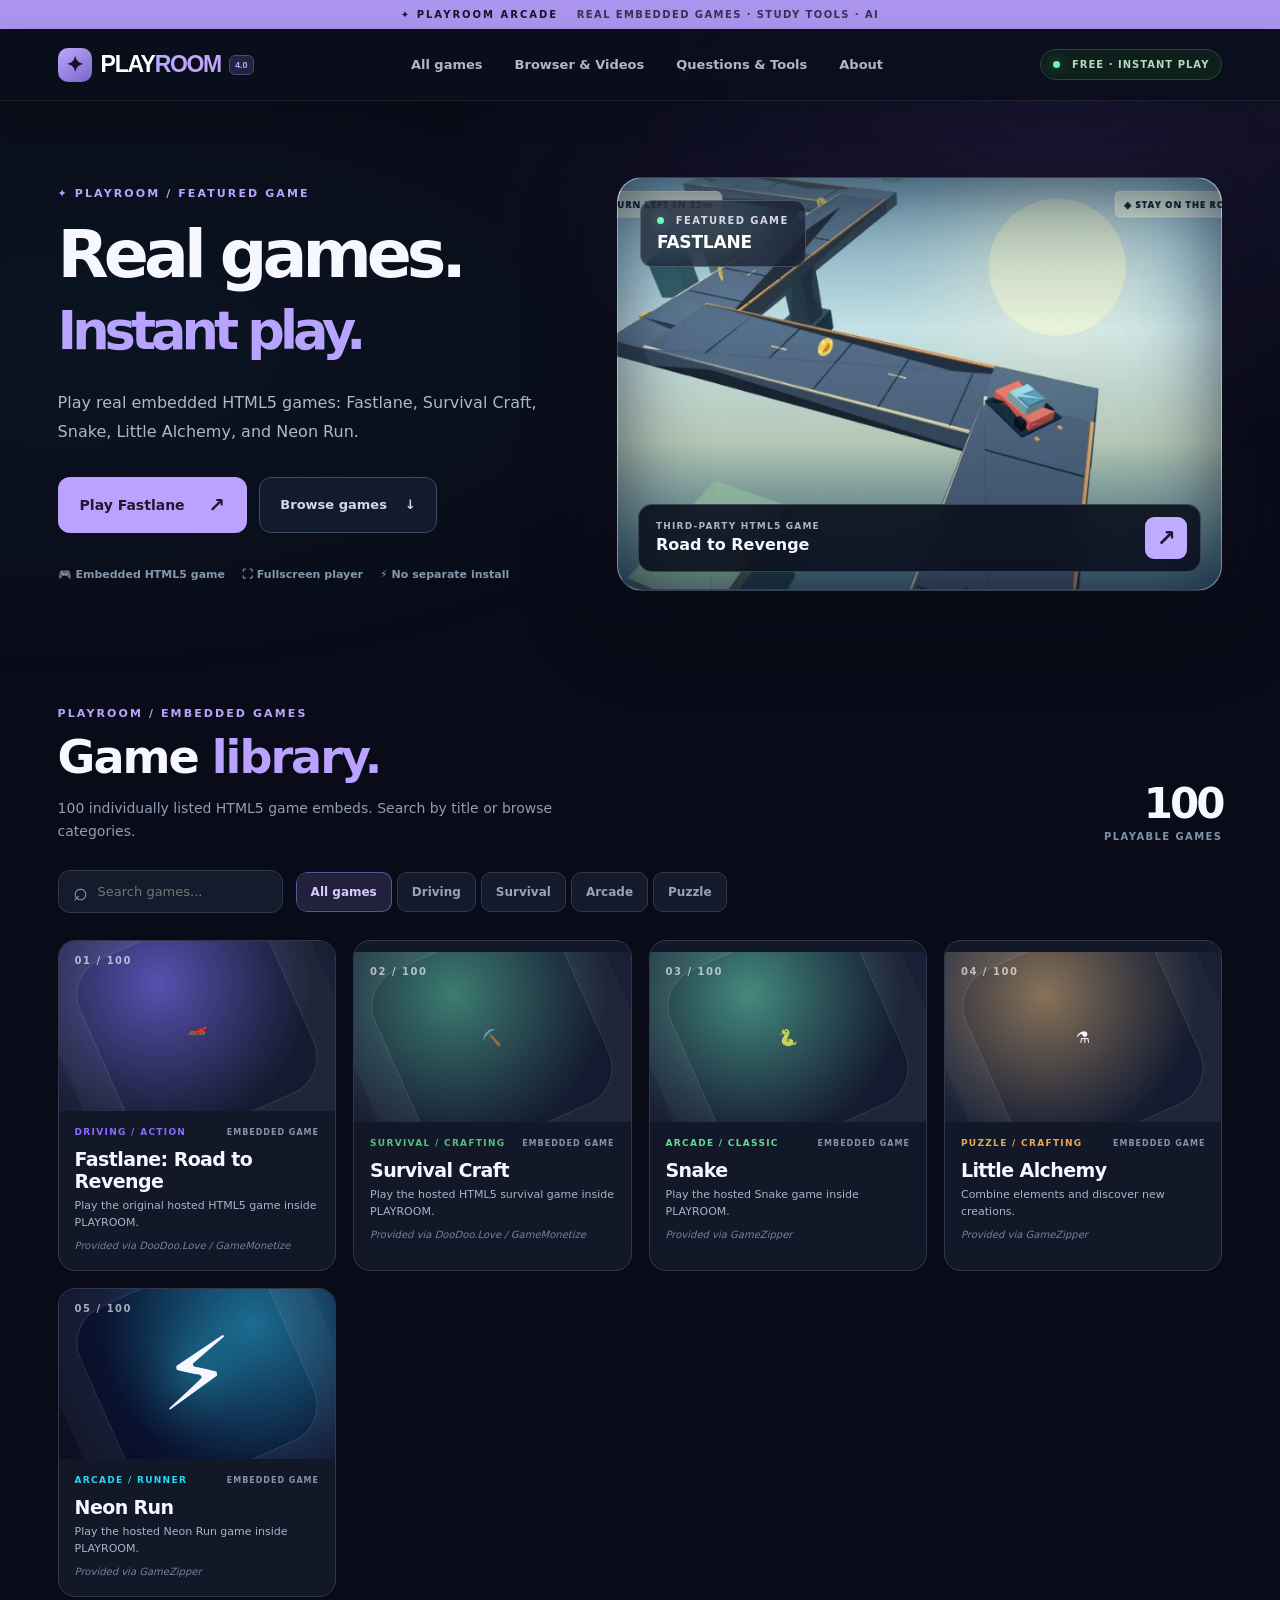
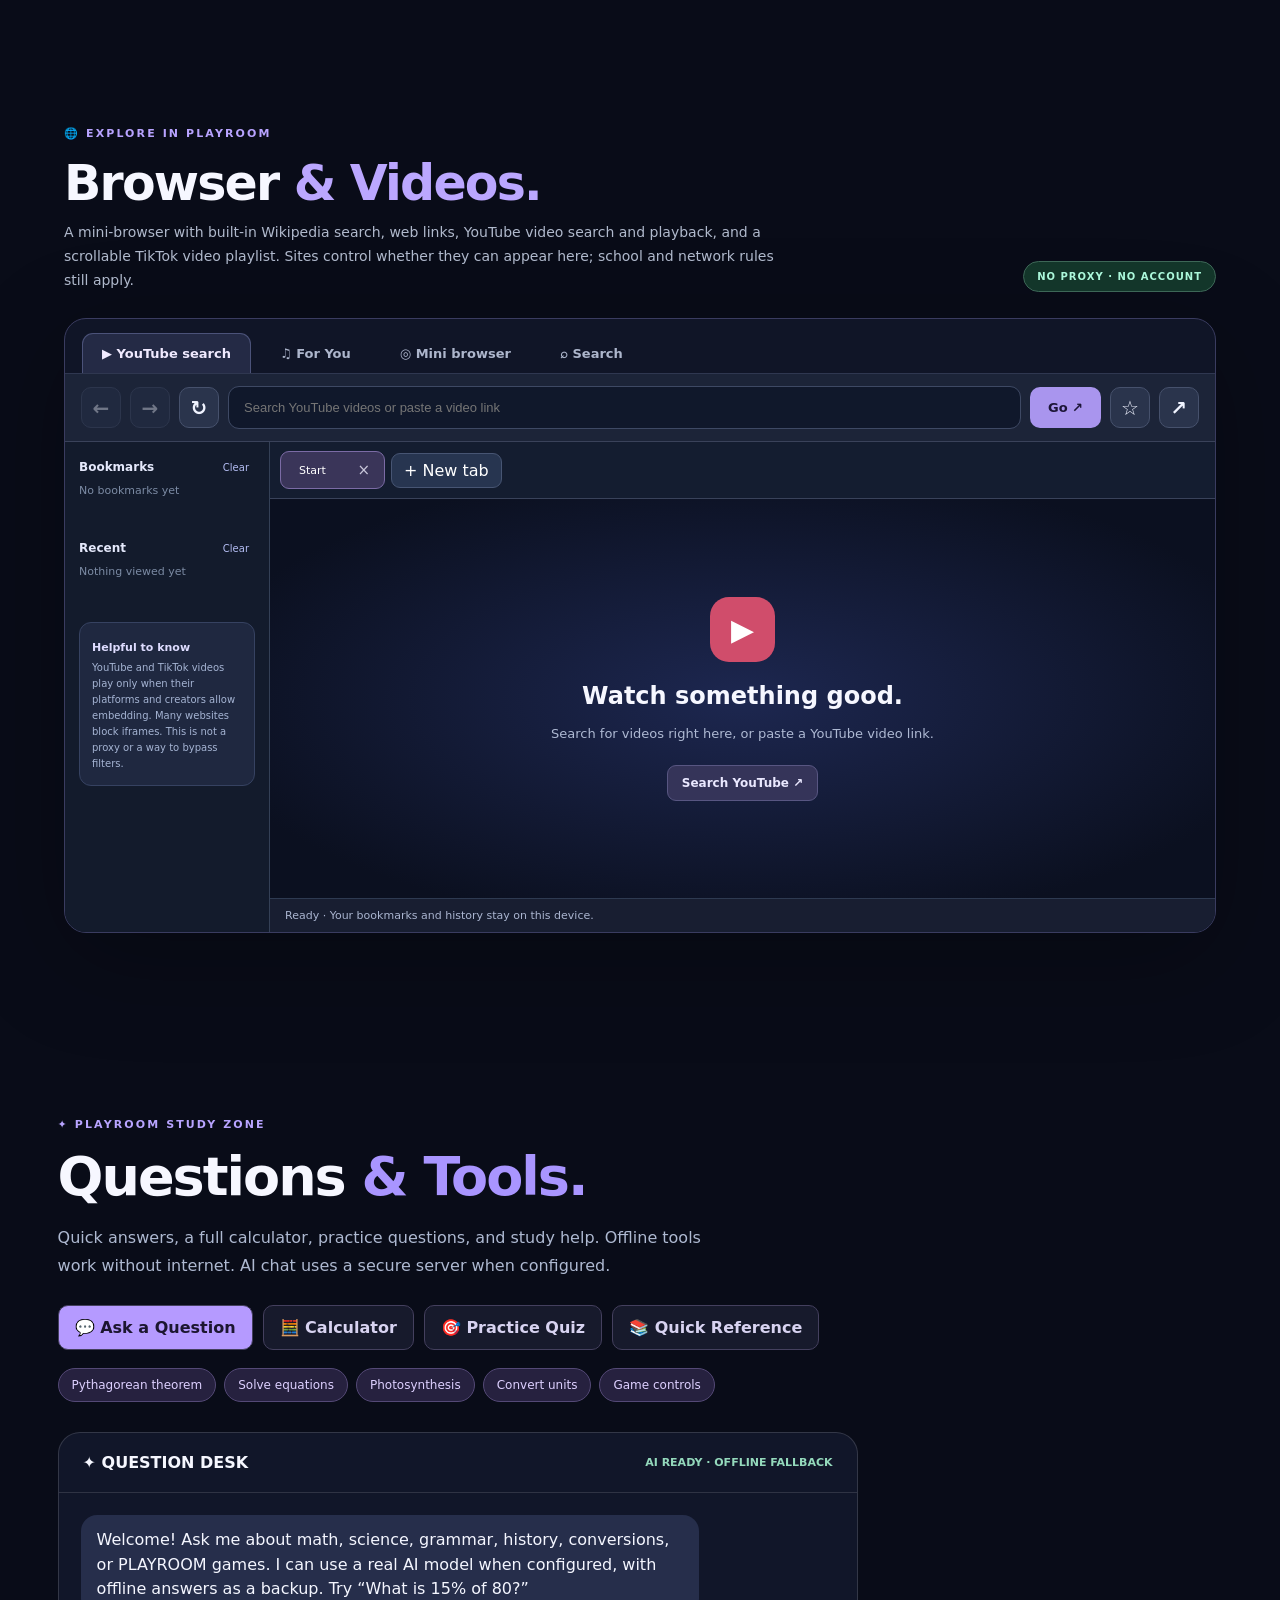
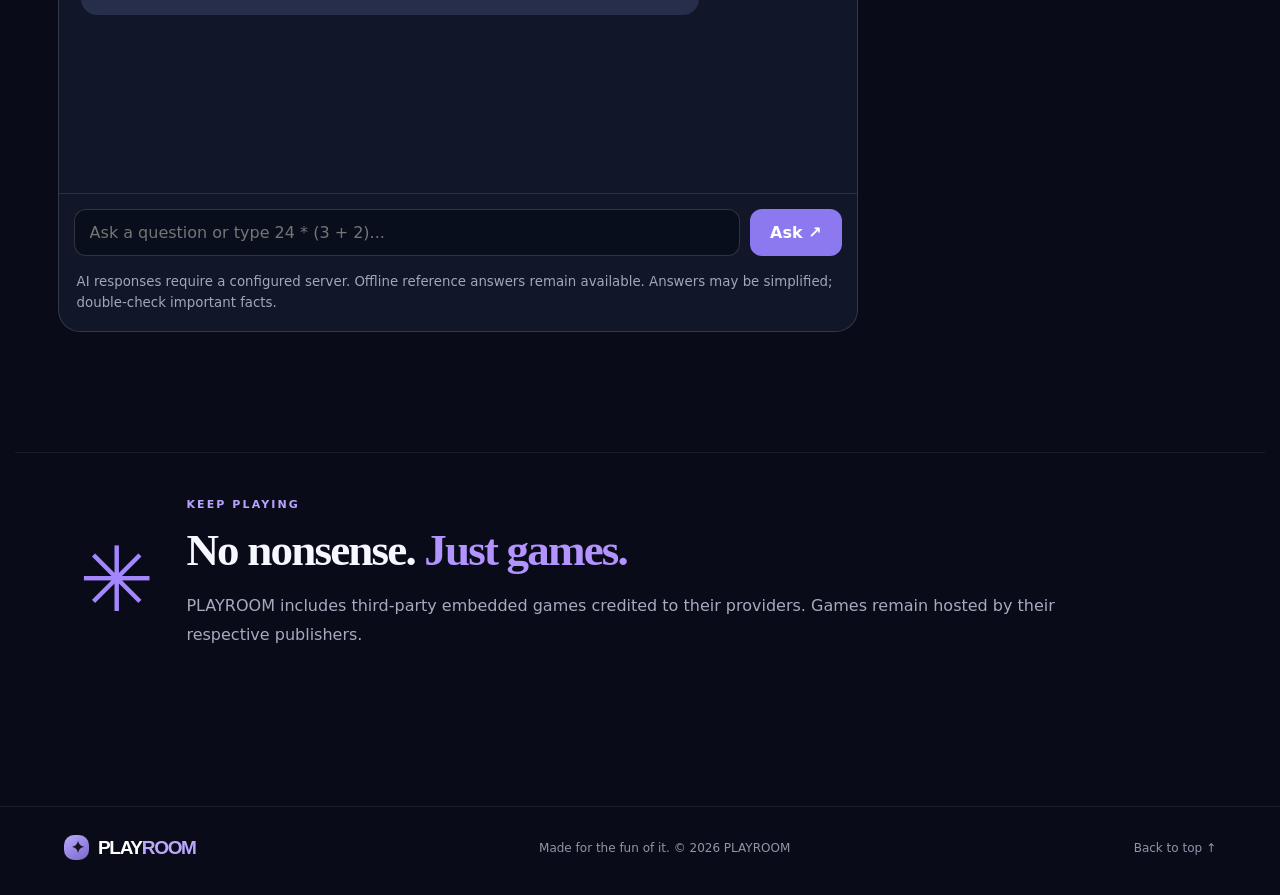
==== commit f74b6b20: "Update index.html" ====
--- a/index.html
+++ b/index.html
@@ -1,91 +1,35 @@
 <!DOCTYPE html>
-<html lang="en"><head><meta charset="utf-8"/><meta content="width=device-width,initial-scale=1" name="viewport"/><meta content="#090c18" name="theme-color"/><meta content="PLAYROOM: 30 distinct browser games, a better drifting racer, local basketball and classic arcade games. Play instantly, no downloads." name="description"/><title>PLAYROOM 3.0 — Arcade + AI</title><link rel="icon" href="favicon.svg" type="image/svg+xml"><link href="legacy.css" rel="stylesheet"/><link href="styles.css" rel="stylesheet"/><link rel="stylesheet" href="browser.css"/></head><body>
-<div class="ambient"></div><div class="announcement">✦ THE BIG REBUILD <span>BETTER CONTROLS. REAL GAMEPLAY. NO FILLER.</span></div>
-<header class="topbar"><a class="brand" href="#home"><span class="brand-icon">✦</span>PLAY<span>ROOM</span><small class="brand-beta">3.0</small></a><nav><a href="#games">All games</a><a href="#browser">Browser &amp; Videos</a><a href="#assistant">Questions &amp; Tools</a><a href="#about">About</a></nav><span class="header-tag"><span class="green-dot"></span> FREE · INSTANT PLAY</span></header>
+
+<html lang="en"><head><meta charset="utf-8"/><meta content="width=device-width,initial-scale=1" name="viewport"/><meta content="#090c18" name="theme-color"/><meta content="Play Fastlane: Road to Revenge inside PLAYROOM, plus the Groq AI assistant and study tools." name="description"/><title>PLAYROOM — Fastlane Arcade</title><link href="favicon.svg" rel="icon" type="image/svg+xml"/><link href="legacy.css" rel="stylesheet"/><link href="styles.css" rel="stylesheet"/><link href="browser.css" rel="stylesheet"/><link href="arcade-premium.css" rel="stylesheet"/><link href="embed-games.css" rel="stylesheet"/><style>.neon-art{background:radial-gradient(circle at 70% 20%,#1c6d91,#0a1230 65%,#070a19);display:flex;align-items:center;justify-content:center}.neon-symbol{font-size:clamp(4rem,8vw,7rem);filter:drop-shadow(0 0 24px #28d7f2)}</style></head><body>
+<div class="ambient"></div><div class="announcement">✦ PLAYROOM ARCADE <span>REAL EMBEDDED GAMES · STUDY TOOLS · AI</span></div>
+<header class="topbar"><a class="brand" href="#home"><span class="brand-icon">✦</span>PLAY<span>ROOM</span><small class="brand-beta">4.0</small></a><nav><a href="#games">All games</a><a href="#browser">Browser &amp; Videos</a><a href="#assistant">Questions &amp; Tools</a><a href="#about">About</a></nav><span class="header-tag"><span class="green-dot"></span> FREE · INSTANT PLAY</span></header>
 <main id="home">
-<section class="hero"><div class="hero-left"><div class="eyebrow"><span>◉</span> YOUR ARCADE. YOUR RULES.</div><h1>Actually fun.<br/><em>Actually playable.</em></h1><p>Thirty different games. No sketchy redirects, no accounts, no reskinned duplicates. Just pick something good and play.</p><div class="hero-actions"><button class="primary-btn" onclick="openGame('drift')">Play Drift Switch 3D <span>↗</span></button><a class="outline-btn" href="#games">Explore all 30 <span>↓</span></a></div><div class="hero-notes"><span>⚡ Offline-friendly</span><span>⌨️ Chromebook controls</span><span>🎮 Same-screen multiplayer</span></div></div>
-<div aria-label="Illustration of a winding racetrack with a red car" class="hero-preview" role="img"><div class="preview-caption"><span class="preview-beacon"></span> EDITOR'S PICK <b>DRIFT SWITCH 3D</b></div><svg preserveaspectratio="xMidYMid slice" viewbox="0 0 600 410" xmlns="http://www.w3.org/2000/svg"><defs><lineargradient id="land" x1="0" x2="1" y1="0" y2="1"><stop stop-color="#162c38"></stop><stop offset="1" stop-color="#0e182b"></stop></lineargradient><lineargradient id="roadfill" x1="0" x2="0" y1="0" y2="1"><stop stop-color="#405668"></stop><stop offset="1" stop-color="#222d40"></stop></lineargradient><filter id="shadow"><fegaussianblur stddeviation="9"></fegaussianblur></filter></defs><rect fill="url(#land)" height="410" width="600"></rect><g opacity=".16" stroke="#6bb59a"><path d="M0 28H600M0 70H600M0 112H600M0 154H600M0 196H600M0 238H600M0 280H600M0 322H600M0 364H600M32 0V410M82 0V410M132 0V410M182 0V410M232 0V410M282 0V410M332 0V410M382 0V410M432 0V410M482 0V410M532 0V410M582 0V410"></path></g><path d="M240 -30C438 50 150 134 280 215S420 310 300 450" fill="none" stroke="#121927" stroke-width="148"></path><path d="M240 -30C438 50 150 134 280 215S420 310 300 450" fill="none" stroke="#495264" stroke-width="134"></path><path d="M240 -30C438 50 150 134 280 215S420 310 300 450" fill="none" stroke="url(#roadfill)" stroke-width="121"></path><path d="M240 -30C438 50 150 134 280 215S420 310 300 450" fill="none" stroke="#fcd47f" stroke-dasharray="16 18" stroke-width="3"></path><g transform="translate(290 290) rotate(-13)"><ellipse cy="20" fill="#050a12" filter="url(#shadow)" opacity=".65" rx="29" ry="47"></ellipse><rect fill="#ff6b66" height="74" rx="10" stroke="#ffc8b2" stroke-width="3" width="38" x="-19" y="-36"></rect><rect fill="#79c3d8" height="21" rx="5" width="30" x="-15" y="-20"></rect><rect fill="#be3949" height="10" rx="3" width="30" x="-15" y="18"></rect><rect fill="#0d111e" height="19" rx="3" width="6" x="-24" y="-20"></rect><rect fill="#0d111e" height="19" rx="3" width="6" x="18" y="-20"></rect><rect fill="#0d111e" height="17" rx="3" width="6" x="-24" y="18"></rect><rect fill="#0d111e" height="17" rx="3" width="6" x="18" y="18"></rect></g><g fill="#ffce70"><circle cx="307" cy="107" r="10"></circle><circle cx="250" cy="157" r="10"></circle><circle cx="365" cy="352" r="10"></circle></g><g fill="#ffeaa0"><circle cx="307" cy="107" r="5"></circle><circle cx="250" cy="157" r="5"></circle><circle cx="365" cy="352" r="5"></circle></g></svg><div class="preview-bottom"><div><span>PLAYROOM ORIGINAL</span><strong>3D roads. New turns. Endless.</strong></div><button aria-label="Play Drift Switch" onclick="openGame('drift')">↗</button></div></div></section>
-<section class="games-section" id="games"><div class="section-top"><div><div class="eyebrow">THE COLLECTION / VOL. 02</div><h2>Find your <span>next favorite.</span></h2><p class="catalog-note">30 different games. Every card opens a game right here.</p></div><div class="catalog-count"><strong id="count">30</strong><small>GAMES AVAILABLE</small></div></div>
-<div class="catalog-controls"><label class="search-wrap"><span>⌕</span><input aria-label="Search games" autocomplete="off" id="game-search" placeholder="Search games..."/></label><div aria-label="Game filters" class="filter-bar" role="group"><button class="filter active" data-filter="all">All 30</button><button class="filter" data-filter="arcade">Arcade</button><button class="filter" data-filter="driving">Driving</button><button class="filter" data-filter="platformer">Platformer</button><button class="filter" data-filter="sports">Sports</button><button class="filter" data-filter="puzzle">Puzzle</button><button class="filter" data-filter="strategy">Strategy</button><button class="filter" data-filter="word">Word</button><button class="filter" data-filter="sandbox">Sandbox</button></div></div>
-<div class="games-grid"><button aria-label="Play Drift Switch 3D" class="game-card" data-category="driving" data-game="drift" style="--accent:#f18a56" type="button">
-<div class="tile-art tile-drift has-cover" style='background-image:linear-gradient(0deg,#090e2399,#0b142011),url("assets/drift.webp")'><div class="art-grid"></div><span class="tile-number">01</span><span aria-hidden="true" class="tile-symbol">🏎️</span><span class="tile-pill">▶ PLAY</span></div>
-<div class="tile-info"><div class="tile-topline"><span class="tile-genre">DRIVING</span><span class="tile-label">FEATURED</span></div><h3>Drift Switch 3D</h3><p>Procedural 3D road · Garage · Upgrades</p><span class="tile-sub">Drift Boss inspired</span></div></button><button aria-label="Play Galaxy Run" class="game-card" data-category="platformer" data-game="tunnel" style="--accent:#9b8afa" type="button">
-<div class="tile-art tile-tunnel has-cover" style='background-image:linear-gradient(0deg,#090e2399,#0b142011),url("assets/tunnel.webp")'><div class="art-grid"></div><span class="tile-number">02</span><span aria-hidden="true" class="tile-symbol">🪐</span><span class="tile-pill">▶ PLAY</span></div>
-<div class="tile-info"><div class="tile-topline"><span class="tile-genre">PLATFORMER</span><span class="tile-label">FEATURED</span></div><h3>Galaxy Run</h3><p>Jump gaps · Switch lanes · Levels</p><span class="tile-sub">Run 3 inspired</span></div></button><button aria-label="Play Court Clash 1v1" class="game-card" data-category="sports" data-game="duel" style="--accent:#ffb35c" type="button">
-<div class="tile-art tile-duel has-cover" style='background-image:linear-gradient(0deg,#090e2399,#0b142011),url("assets/duel.webp")'><div class="art-grid"></div><span class="tile-number">03</span><span aria-hidden="true" class="tile-symbol">🏀</span><span class="tile-pill">▶ PLAY</span></div>
-<div class="tile-info"><div class="tile-topline"><span class="tile-genre">SPORTS</span><span class="tile-label">2 PLAYER</span></div><h3>Court Clash 1v1</h3><p>Same-keyboard two player + CPU</p><span class="tile-sub">BasketBros inspired</span></div></button><button aria-label="Play Dino Dash" class="game-card" data-category="arcade" data-game="dino" style="--accent:#9ed98b" type="button">
-<div class="tile-art tile-dino has-cover" style='background-image:linear-gradient(0deg,#090e2399,#0b142011),url("assets/dino.webp")'><div class="art-grid"></div><span class="tile-number">04</span><span aria-hidden="true" class="tile-symbol">🦖</span><span class="tile-pill">▶ PLAY</span></div>
-<div class="tile-info"><div class="tile-topline"><span class="tile-genre">ARCADE</span><span class="tile-label">CLASSIC</span></div><h3>Dino Dash</h3><p>Fast jumps and near misses</p><span class="tile-sub">Chrome Dino inspired</span></div></button><button aria-label="Play Flappy Flight" class="game-card" data-category="arcade" data-game="flap" style="--accent:#65c8ff" type="button">
-<div class="tile-art tile-flap has-cover" style='background-image:linear-gradient(0deg,#090e2399,#0b142011),url("assets/flap.webp")'><div class="art-grid"></div><span class="tile-number">05</span><span aria-hidden="true" class="tile-symbol">🐤</span><span class="tile-pill">▶ PLAY</span></div>
-<div class="tile-info"><div class="tile-topline"><span class="tile-genre">ARCADE</span><span class="tile-label">CLASSIC</span></div><h3>Flappy Flight</h3><p>Beat the pipes and your best</p><span class="tile-sub">Flappy Bird inspired</span></div></button><button aria-label="Play Neon Snake" class="game-card" data-category="arcade" data-game="snake" style="--accent:#88dfbc" type="button">
-<div class="tile-art tile-snake has-cover" style='background-image:linear-gradient(0deg,#090e2399,#0b142011),url("assets/snake.webp")'><div class="art-grid"></div><span class="tile-number">06</span><span aria-hidden="true" class="tile-symbol">🐍</span><span class="tile-pill">▶ PLAY</span></div>
-<div class="tile-info"><div class="tile-topline"><span class="tile-genre">ARCADE</span><span class="tile-label">CLASSIC</span></div><h3>Neon Snake</h3><p>Easy to learn, hard to master</p><span class="tile-sub">Snake classic</span></div></button><button aria-label="Play Block Stack" class="game-card" data-category="puzzle" data-game="tetris" style="--accent:#db9aff" type="button">
-<div class="tile-art tile-tetris has-cover" style='background-image:linear-gradient(0deg,#090e2399,#0b142011),url("assets/tetris.webp")'><div class="art-grid"></div><span class="tile-number">07</span><span aria-hidden="true" class="tile-symbol">🧱</span><span class="tile-pill">▶ PLAY</span></div>
-<div class="tile-info"><div class="tile-topline"><span class="tile-genre">PUZZLE</span><span class="tile-label">CLASSIC</span></div><h3>Block Stack</h3><p>Rotate, stack and clear lines</p><span class="tile-sub">Tetris inspired</span></div></button><button aria-label="Play Brick Breaker" class="game-card" data-category="arcade" data-game="breakout" style="--accent:#fb9c9c" type="button">
-<div class="tile-art tile-breakout has-cover" style='background-image:linear-gradient(0deg,#090e2399,#0b142011),url("assets/breakout.webp")'><div class="art-grid"></div><span class="tile-number">08</span><span aria-hidden="true" class="tile-symbol">🟣</span><span class="tile-pill">▶ PLAY</span></div>
-<div class="tile-info"><div class="tile-topline"><span class="tile-genre">ARCADE</span><span class="tile-label">CLASSIC</span></div><h3>Brick Breaker</h3><p>Catch the ball and clear bricks</p><span class="tile-sub">Atari Breakout inspired</span></div></button><button aria-label="Play Pong Duel" class="game-card" data-category="sports" data-game="pong" style="--accent:#73c9ff" type="button">
-<div class="tile-art tile-pong has-cover" style='background-image:linear-gradient(0deg,#090e2399,#0b142011),url("assets/pong.webp")'><div class="art-grid"></div><span class="tile-number">09</span><span aria-hidden="true" class="tile-symbol">🏓</span><span class="tile-pill">▶ PLAY</span></div>
-<div class="tile-info"><div class="tile-topline"><span class="tile-genre">SPORTS</span><span class="tile-label">2 PLAYER</span></div><h3>Pong Duel</h3><p>2-player retro rally</p><span class="tile-sub">Pong inspired</span></div></button><button aria-label="Play 2048" class="game-card" data-category="puzzle" data-game="merge" style="--accent:#e4bf90" type="button">
-<div class="tile-art tile-merge has-cover" style='background-image:linear-gradient(0deg,#090e2399,#0b142011),url("assets/merge.webp")'><div class="art-grid"></div><span class="tile-number">10</span><span aria-hidden="true" class="tile-symbol">🔢</span><span class="tile-pill">▶ PLAY</span></div>
-<div class="tile-info"><div class="tile-topline"><span class="tile-genre">PUZZLE</span><span class="tile-label">CLASSIC</span></div><h3>2048</h3><p>Merge tiles into 2048</p><span class="tile-sub">2048 classic</span></div></button><button aria-label="Play Minesweeper" class="game-card" data-category="puzzle" data-game="mines" style="--accent:#9fd3ce" type="button">
-<div class="tile-art tile-mines has-cover" style='background-image:linear-gradient(0deg,#090e2399,#0b142011),url("assets/mines.webp")'><div class="art-grid"></div><span class="tile-number">11</span><span aria-hidden="true" class="tile-symbol">💣</span><span class="tile-pill">▶ PLAY</span></div>
-<div class="tile-info"><div class="tile-topline"><span class="tile-genre">PUZZLE</span><span class="tile-label">CLASSIC</span></div><h3>Minesweeper</h3><p>Find every safe square</p><span class="tile-sub">Minesweeper classic</span></div></button><button aria-label="Play Word Guess" class="game-card" data-category="word" data-game="wordle" style="--accent:#8fdba8" type="button">
-<div class="tile-art tile-wordle has-cover" style='background-image:linear-gradient(0deg,#090e2399,#0b142011),url("assets/wordle.webp")'><div class="art-grid"></div><span class="tile-number">12</span><span aria-hidden="true" class="tile-symbol">🟩</span><span class="tile-pill">▶ PLAY</span></div>
-<div class="tile-info"><div class="tile-topline"><span class="tile-genre">WORD</span><span class="tile-label">WORD</span></div><h3>Word Guess</h3><p>Six tries, one secret word</p><span class="tile-sub">Wordle inspired</span></div></button><button aria-label="Play Blockcraft" class="game-card" data-category="sandbox" data-game="voxel" style="--accent:#95d993" type="button">
-<div class="tile-art tile-voxel has-cover" style='background-image:linear-gradient(0deg,#090e2399,#0b142011),url("assets/voxel.webp")'><div class="art-grid"></div><span class="tile-number">13</span><span aria-hidden="true" class="tile-symbol">⛏️</span><span class="tile-pill">▶ PLAY</span></div>
-<div class="tile-info"><div class="tile-topline"><span class="tile-genre">SANDBOX</span><span class="tile-label">SANDBOX</span></div><h3>Blockcraft</h3><p>Build and mine a tiny world</p><span class="tile-sub">Minecraft inspired</span></div></button><button aria-label="Play Connect Four" class="game-card" data-category="strategy" data-game="connect" style="--accent:#e9a5b2" type="button">
-<div class="tile-art tile-connect has-cover" style='background-image:linear-gradient(0deg,#090e2399,#0b142011),url("assets/connect.webp")'><div class="art-grid"></div><span class="tile-number">14</span><span aria-hidden="true" class="tile-symbol">🔴</span><span class="tile-pill">▶ PLAY</span></div>
-<div class="tile-info"><div class="tile-topline"><span class="tile-genre">STRATEGY</span><span class="tile-label">2 PLAYER</span></div><h3>Connect Four</h3><p>Drop discs against a friend</p><span class="tile-sub">Connect Four classic</span></div></button><button aria-label="Play Memory Flip" class="game-card" data-category="puzzle" data-game="memory" style="--accent:#c0a3ff" type="button">
-<div class="tile-art tile-memory has-cover" style='background-image:linear-gradient(0deg,#090e2399,#0b142011),url("assets/memory.webp")'><div class="art-grid"></div><span class="tile-number">15</span><span aria-hidden="true" class="tile-symbol">🃏</span><span class="tile-pill">▶ PLAY</span></div>
-<div class="tile-info"><div class="tile-topline"><span class="tile-genre">PUZZLE</span><span class="tile-label">BRAIN</span></div><h3>Memory Flip</h3><p>Turn cards and find the pairs</p><span class="tile-sub">Memory Match classic</span></div></button><button aria-label="Play Asteroid Blaster" class="game-card" data-category="arcade" data-game="asteroids" style="--accent:#bddaff" type="button">
-<div class="tile-art tile-asteroids has-cover" style='background-image:linear-gradient(0deg,#090e2399,#0b142011),url("assets/asteroids.webp")'><div class="art-grid"></div><span class="tile-number">16</span><span aria-hidden="true" class="tile-symbol">☄️</span><span class="tile-pill">▶ PLAY</span></div>
-<div class="tile-info"><div class="tile-topline"><span class="tile-genre">ARCADE</span><span class="tile-label">ARCADE</span></div><h3>Asteroid Blaster</h3><p>Fly and blast space rocks</p><span class="tile-sub">Asteroids inspired</span></div></button><button aria-label="Play Alien Attack" class="game-card" data-category="arcade" data-game="invaders" style="--accent:#b08eff" type="button">
-<div class="tile-art tile-invaders has-cover" style='background-image:linear-gradient(0deg,#090e2399,#0b142011),url("assets/invaders.webp")'><div class="art-grid"></div><span class="tile-number">17</span><span aria-hidden="true" class="tile-symbol">👾</span><span class="tile-pill">▶ PLAY</span></div>
-<div class="tile-info"><div class="tile-topline"><span class="tile-genre">ARCADE</span><span class="tile-label">ARCADE</span></div><h3>Alien Attack</h3><p>Protect your ship</p><span class="tile-sub">Space Invaders inspired</span></div></button><button aria-label="Play Traffic Hopper" class="game-card" data-category="arcade" data-game="frogger" style="--accent:#9bdb8a" type="button">
-<div class="tile-art tile-frogger has-cover" style='background-image:linear-gradient(0deg,#090e2399,#0b142011),url("assets/frogger.webp")'><div class="art-grid"></div><span class="tile-number">18</span><span aria-hidden="true" class="tile-symbol">🐸</span><span class="tile-pill">▶ PLAY</span></div>
-<div class="tile-info"><div class="tile-topline"><span class="tile-genre">ARCADE</span><span class="tile-label">ARCADE</span></div><h3>Traffic Hopper</h3><p>Cross the road safely</p><span class="tile-sub">Frogger inspired</span></div></button><button aria-label="Play Maze Munch" class="game-card" data-category="arcade" data-game="maze" style="--accent:#f1d477" type="button">
-<div class="tile-art tile-maze has-cover" style='background-image:linear-gradient(0deg,#090e2399,#0b142011),url("assets/maze.webp")'><div class="art-grid"></div><span class="tile-number">19</span><span aria-hidden="true" class="tile-symbol">🟡</span><span class="tile-pill">▶ PLAY</span></div>
-<div class="tile-info"><div class="tile-topline"><span class="tile-genre">ARCADE</span><span class="tile-label">ARCADE</span></div><h3>Maze Munch</h3><p>Collect all the dots</p><span class="tile-sub">Pac-Man inspired</span></div></button><button aria-label="Play Checkers" class="game-card" data-category="strategy" data-game="checkers" style="--accent:#eb939a" type="button">
-<div class="tile-art tile-checkers has-cover" style='background-image:linear-gradient(0deg,#090e2399,#0b142011),url("assets/checkers.webp")'><div class="art-grid"></div><span class="tile-number">20</span><span aria-hidden="true" class="tile-symbol">♟️</span><span class="tile-pill">▶ PLAY</span></div>
-<div class="tile-info"><div class="tile-topline"><span class="tile-genre">STRATEGY</span><span class="tile-label">2 PLAYER</span></div><h3>Checkers</h3><p>Capture diagonally</p><span class="tile-sub">Checkers classic</span></div></button><button aria-label="Play Reversi" class="game-card" data-category="strategy" data-game="reversi" style="--accent:#b4c6e4" type="button">
-<div class="tile-art tile-reversi has-cover" style='background-image:linear-gradient(0deg,#090e2399,#0b142011),url("assets/reversi.webp")'><div class="art-grid"></div><span class="tile-number">21</span><span aria-hidden="true" class="tile-symbol">⚫</span><span class="tile-pill">▶ PLAY</span></div>
-<div class="tile-info"><div class="tile-topline"><span class="tile-genre">STRATEGY</span><span class="tile-label">2 PLAYER</span></div><h3>Reversi</h3><p>Flip your opponent’s discs</p><span class="tile-sub">Othello inspired</span></div></button><button aria-label="Play Battleship" class="game-card" data-category="strategy" data-game="battleship" style="--accent:#88cbd8" type="button">
-<div class="tile-art tile-battleship has-cover" style='background-image:linear-gradient(0deg,#090e2399,#0b142011),url("assets/battleship.webp")'><div class="art-grid"></div><span class="tile-number">22</span><span aria-hidden="true" class="tile-symbol">🚢</span><span class="tile-pill">▶ PLAY</span></div>
-<div class="tile-info"><div class="tile-topline"><span class="tile-genre">STRATEGY</span><span class="tile-label">STRATEGY</span></div><h3>Battleship</h3><p>Sink the hidden fleet</p><span class="tile-sub">Battleship classic</span></div></button><button aria-label="Play Mini Sudoku" class="game-card" data-category="puzzle" data-game="sudoku" style="--accent:#b6baee" type="button">
-<div class="tile-art tile-sudoku has-cover" style='background-image:linear-gradient(0deg,#090e2399,#0b142011),url("assets/sudoku.webp")'><div class="art-grid"></div><span class="tile-number">23</span><span aria-hidden="true" class="tile-symbol">🔲</span><span class="tile-pill">▶ PLAY</span></div>
-<div class="tile-info"><div class="tile-topline"><span class="tile-genre">PUZZLE</span><span class="tile-label">BRAIN</span></div><h3>Mini Sudoku</h3><p>Solve the number grid</p><span class="tile-sub">Sudoku inspired</span></div></button><button aria-label="Play Word Rescue" class="game-card" data-category="word" data-game="hangman" style="--accent:#f8c789" type="button">
-<div class="tile-art tile-hangman has-cover" style='background-image:linear-gradient(0deg,#090e2399,#0b142011),url("assets/hangman.webp")'><div class="art-grid"></div><span class="tile-number">24</span><span aria-hidden="true" class="tile-symbol">🔤</span><span class="tile-pill">▶ PLAY</span></div>
-<div class="tile-info"><div class="tile-topline"><span class="tile-genre">WORD</span><span class="tile-label">WORD</span></div><h3>Word Rescue</h3><p>Guess the word to win</p><span class="tile-sub">Hangman classic</span></div></button><button aria-label="Play Simon Sequence" class="game-card" data-category="puzzle" data-game="simon" style="--accent:#bfabfb" type="button">
-<div class="tile-art tile-simon has-cover" style='background-image:linear-gradient(0deg,#090e2399,#0b142011),url("assets/simon.webp")'><div class="art-grid"></div><span class="tile-number">25</span><span aria-hidden="true" class="tile-symbol">🎛️</span><span class="tile-pill">▶ PLAY</span></div>
-<div class="tile-info"><div class="tile-topline"><span class="tile-genre">PUZZLE</span><span class="tile-label">BRAIN</span></div><h3>Simon Sequence</h3><p>Test your memory</p><span class="tile-sub">Simon classic</span></div></button><button aria-label="Play Slide Puzzle" class="game-card" data-category="puzzle" data-game="slide" style="--accent:#e4b487" type="button">
-<div class="tile-art tile-slide has-cover" style='background-image:linear-gradient(0deg,#090e2399,#0b142011),url("assets/slide.webp")'><div class="art-grid"></div><span class="tile-number">26</span><span aria-hidden="true" class="tile-symbol">🧩</span><span class="tile-pill">▶ PLAY</span></div>
-<div class="tile-info"><div class="tile-topline"><span class="tile-genre">PUZZLE</span><span class="tile-label">BRAIN</span></div><h3>Slide Puzzle</h3><p>Slide tiles into order</p><span class="tile-sub">15 Puzzle classic</span></div></button><button aria-label="Play Reflex Test" class="game-card" data-category="arcade" data-game="reaction" style="--accent:#e8cc73" type="button">
-<div class="tile-art tile-reaction"><div class="art-grid"></div><span class="tile-number">27</span><span aria-hidden="true" class="tile-symbol">⚡</span><span class="tile-pill">▶ PLAY</span></div>
-<div class="tile-info"><div class="tile-topline"><span class="tile-genre">ARCADE</span><span class="tile-label">SKILL</span></div><h3>Reflex Test</h3><p>Are you faster than 250ms?</p><span class="tile-sub">Reaction-time classic</span></div></button><button aria-label="Play Whack-a-Mole" class="game-card" data-category="arcade" data-game="whack" style="--accent:#ebaaa7" type="button">
-<div class="tile-art tile-whack"><div class="art-grid"></div><span class="tile-number">28</span><span aria-hidden="true" class="tile-symbol">🐹</span><span class="tile-pill">▶ PLAY</span></div>
-<div class="tile-info"><div class="tile-topline"><span class="tile-genre">ARCADE</span><span class="tile-label">ARCADE</span></div><h3>Whack-a-Mole</h3><p>Tap the moles before they hide</p><span class="tile-sub">Arcade classic</span></div></button><button aria-label="Play Meteor Dodge" class="game-card" data-category="arcade" data-game="dodge" style="--accent:#9da9f5" type="button">
-<div class="tile-art tile-dodge has-cover" style='background-image:linear-gradient(0deg,#090e2399,#0b142011),url("assets/dodge.webp")'><div class="art-grid"></div><span class="tile-number">29</span><span aria-hidden="true" class="tile-symbol">🚀</span><span class="tile-pill">▶ PLAY</span></div>
-<div class="tile-info"><div class="tile-topline"><span class="tile-genre">ARCADE</span><span class="tile-label">ARCADE</span></div><h3>Meteor Dodge</h3><p>Survive the falling hazards</p><span class="tile-sub">Dodge-em classic</span></div></button><button aria-label="Play Tic-Tac-Toe" class="game-card" data-category="strategy" data-game="tictactoe" style="--accent:#ffa5a0" type="button">
-<div class="tile-art tile-tictactoe"><div class="art-grid"></div><span class="tile-number">30</span><span aria-hidden="true" class="tile-symbol">❌</span><span class="tile-pill">▶ PLAY</span></div>
-<div class="tile-info"><div class="tile-topline"><span class="tile-genre">STRATEGY</span><span class="tile-label">2 PLAYER</span></div><h3>Tic-Tac-Toe</h3><p>Local two-player grid</p><span class="tile-sub">Noughts and crosses</span></div></button></div><p class="no-results" hidden="" id="no-results">No games found. Try another search.</p></section>
-
-<section class="browser-section" id="browser" aria-labelledby="browser-heading">
-  <div class="eyebrow">🌐 EXPLORE IN PLAYROOM</div>
-  <div class="browser-heading"><div><h2 id="browser-heading">Browser <span>&amp; Videos.</span></h2><p>A mini-browser with built-in Wikipedia search, web links, YouTube video search and playback, and a scrollable TikTok video playlist. Sites control whether they can appear here; school and network rules still apply.</p></div><span class="browser-tag">NO PROXY · NO ACCOUNT</span></div>
-  <div class="browser-shell">
-    <div class="browser-switch" role="group" aria-label="Viewer mode"><button type="button" class="browser-mode active" data-mode="video">▶ YouTube search</button><button type="button" class="browser-mode" data-mode="tiktok">♫ For You</button><button type="button" class="browser-mode" data-mode="web">◎ Mini browser</button><button type="button" class="browser-mode" data-mode="search">⌕ Search</button></div>
-    <form class="browser-toolbar" id="browser-form"><button class="browser-icon-btn" type="button" id="browser-back" title="Back" aria-label="Back">←</button><button class="browser-icon-btn" type="button" id="browser-forward" title="Forward" aria-label="Forward">→</button><button class="browser-icon-btn" type="button" id="browser-reload" title="Reload" aria-label="Reload">↻</button><label class="browser-address-label" for="browser-address">Search / Address / Video</label><input type="text" id="browser-address" aria-label="Search terms, video URL or page address" autocomplete="off" spellcheck="false" placeholder="Search YouTube videos or paste a link"/><button class="browser-go" type="submit">Go ↗</button><button class="browser-icon-btn" type="button" id="browser-bookmark" title="Save bookmark" aria-label="Save bookmark">☆</button><a id="browser-external" class="browser-icon-btn" target="_blank" rel="noopener noreferrer" href="https://www.youtube.com/" aria-label="Open current page in a new tab" title="Open in new tab">↗</a></form>
-    <div class="browser-contents"><div class="browser-sidebar"><div class="browser-side-heading"><strong>Bookmarks</strong><button id="browser-clear-bookmarks" title="Clear bookmarks" type="button">Clear</button></div><div id="browser-bookmarks" class="browser-side-list"></div><div class="browser-side-heading"><strong>Recent</strong><button id="browser-clear-history" title="Clear history" type="button">Clear</button></div><div id="browser-history" class="browser-side-list"></div><div class="browser-help"><strong>Helpful to know</strong><p>YouTube and TikTok videos play only when their platforms and creators allow embedding. Many websites block iframes. This is not a proxy or a way to bypass filters.</p></div></div>
-    <div class="browser-main"><div id="browser-tabbar" class="browser-tabbar" aria-label="Browser tabs"></div><div id="browser-view" class="browser-view"><div class="browser-welcome"><div class="browser-welcome-icon">▶</div><h3>Watch something good.</h3><p>Search YouTube videos directly inside PLAYROOM. Select a result to watch without leaving the page.</p><div class="browser-actions"><a href="https://www.youtube.com/results?search_query=gameplay" target="_blank" rel="noopener noreferrer">Search YouTube ↗</a><button id="browser-open-example" type="button">Try an embeddable page</button></div></div></div><div class="browser-status" id="browser-status" role="status" aria-live="polite">Ready · Your bookmarks and history stay on this device.</div></div></div>
-  </div>
+<section class="hero"><div class="hero-left"><div class="eyebrow">✦ PLAYROOM / FEATURED GAME</div><h1>Real games.<br/><em>Instant play.</em></h1><p>Play real embedded HTML5 games: Fastlane, Survival Craft, Snake, Little Alchemy, and Neon Run.</p><div class="hero-actions"><button class="primary-btn" onclick="openGame('fastlane')">Play Fastlane <span>↗</span></button><a class="outline-btn" href="#games">Browse games <span>↓</span></a></div><div class="hero-notes"><span>🎮 Embedded HTML5 game</span><span>⛶ Fullscreen player</span><span>⚡ No separate install</span></div></div><div class="hero-preview fastlane-hero"><div class="preview-caption"><span class="preview-beacon"></span> FEATURED GAME <b>FASTLANE</b></div><div class="preview-bottom"><div><span>THIRD-PARTY HTML5 GAME</span><strong>Road to Revenge</strong></div><button aria-label="Play Fastlane" onclick="openGame('fastlane')">↗</button></div></div></section>
+<section class="games-section" id="games"><div class="section-top"><div><div class="eyebrow">PLAYROOM / EMBEDDED GAMES</div><h2>Game <span>library.</span></h2><p class="catalog-note">100 individually listed HTML5 game embeds. Search by title or browse categories.</p></div><div class="catalog-count"><strong id="count">100</strong><small>PLAYABLE GAMES</small></div></div><div class="catalog-controls"><label class="search-wrap"><span>⌕</span><input aria-label="Search games" autocomplete="off" id="game-search" placeholder="Search games..."/></label><div aria-label="Game filters" class="filter-bar" role="group"><button class="filter active" data-filter="all">All games</button><button class="filter" data-filter="driving">Driving</button><button class="filter" data-filter="survival">Survival</button><button class="filter" data-filter="arcade">Arcade</button><button class="filter" data-filter="puzzle">Puzzle</button></div></div><div class="games-grid elite-grid"><button aria-label="Play Fastlane Road to Revenge" class="game-card" data-category="driving" data-game="fastlane" style="--accent:#8b69ff" type="button"><div class="tile-art fastlane-art"><span class="tile-number">01 / 100</span><span class="tile-pill">▶ PLAY</span><div class="fastlane-symbol">🏎️</div></div><div class="tile-info"><div class="tile-topline"><span class="tile-genre">DRIVING / ACTION</span><span class="tile-label">EMBEDDED GAME</span></div><h3>Fastlane: Road to Revenge</h3><p>Play the original hosted HTML5 game inside PLAYROOM.</p><span class="tile-sub">Provided via DooDoo.Love / GameMonetize</span></div></button><button aria-label="Play Survival Craft" class="game-card" data-category="survival" data-game="survival" style="--accent:#55bd85" type="button"><div class="tile-art survival-art"><span class="tile-number">02 / 100</span><span class="tile-pill">▶ PLAY</span><div class="survival-symbol">⛏️</div></div><div class="tile-info"><div class="tile-topline"><span class="tile-genre">SURVIVAL / CRAFTING</span><span class="tile-label">EMBEDDED GAME</span></div><h3>Survival Craft</h3><p>Play the hosted HTML5 survival game inside PLAYROOM.</p><span class="tile-sub">Provided via DooDoo.Love / GameMonetize</span></div></button><button aria-label="Play Snake" class="game-card" data-category="arcade" data-game="snake" style="--accent:#62d99d" type="button"><div class="tile-art snake-art"><span class="tile-number">03 / 100</span><span class="tile-pill">▶ PLAY</span><div class="snake-symbol">🐍</div></div><div class="tile-info"><div class="tile-topline"><span class="tile-genre">ARCADE / CLASSIC</span><span class="tile-label">EMBEDDED GAME</span></div><h3>Snake</h3><p>Play the hosted Snake game inside PLAYROOM.</p><span class="tile-sub">Provided via GameZipper</span></div></button><button aria-label="Play Little Alchemy" class="game-card" data-category="puzzle" data-game="alchemy" style="--accent:#e6a954" type="button"><div class="tile-art alchemy-art"><span class="tile-number">04 / 100</span><span class="tile-pill">▶ PLAY</span><div class="alchemy-symbol">⚗️</div></div><div class="tile-info"><div class="tile-topline"><span class="tile-genre">PUZZLE / CRAFTING</span><span class="tile-label">EMBEDDED GAME</span></div><h3>Little Alchemy</h3><p>Combine elements and discover new creations.</p><span class="tile-sub">Provided via GameZipper</span></div></button><button aria-label="Play Neon Run" class="game-card" data-category="arcade" data-game="neon" style="--accent:#28d7f2" type="button">
+<div class="tile-art neon-art"><span class="tile-number">05 / 100</span>
+<span class="tile-pill">▶ PLAY</span><div class="neon-symbol">⚡</div></div>
+<div class="tile-info"><div class="tile-topline"><span class="tile-genre">ARCADE / RUNNER</span>
+<span class="tile-label">EMBEDDED GAME</span></div><h3>Neon Run</h3>
+<p>Play the hosted Neon Run game inside PLAYROOM.</p>
+<span class="tile-sub">Provided via GameZipper</span></div>
+</button></div><p class="no-results" hidden="" id="no-results">Nothing matched. Try another search.</p></section>
+<section aria-labelledby="browser-heading" class="browser-section" id="browser">
+<div class="eyebrow">🌐 EXPLORE IN PLAYROOM</div>
+<div class="browser-heading"><div><h2 id="browser-heading">Browser <span>&amp; Videos.</span></h2><p>A mini-browser with built-in Wikipedia search, web links, YouTube video search and playback, and a scrollable TikTok video playlist. Sites control whether they can appear here; school and network rules still apply.</p></div><span class="browser-tag">NO PROXY · NO ACCOUNT</span></div>
+<div class="browser-shell">
+<div aria-label="Viewer mode" class="browser-switch" role="group"><button class="browser-mode active" data-mode="video" type="button">▶ YouTube search</button><button class="browser-mode" data-mode="tiktok" type="button">♫ For You</button><button class="browser-mode" data-mode="web" type="button">◎ Mini browser</button><button class="browser-mode" data-mode="search" type="button">⌕ Search</button></div>
+<form class="browser-toolbar" id="browser-form"><button aria-label="Back" class="browser-icon-btn" id="browser-back" title="Back" type="button">←</button><button aria-label="Forward" class="browser-icon-btn" id="browser-forward" title="Forward" type="button">→</button><button aria-label="Reload" class="browser-icon-btn" id="browser-reload" title="Reload" type="button">↻</button><label class="browser-address-label" for="browser-address">Search / Address / Video</label><input aria-label="Search terms, video URL or page address" autocomplete="off" id="browser-address" placeholder="Search YouTube videos or paste a link" spellcheck="false" type="text"/><button class="browser-go" type="submit">Go ↗</button><button aria-label="Save bookmark" class="browser-icon-btn" id="browser-bookmark" title="Save bookmark" type="button">☆</button><a aria-label="Open current page in a new tab" class="browser-icon-btn" href="https://www.youtube.com/" id="browser-external" rel="noopener noreferrer" target="_blank" title="Open in new tab">↗</a></form>
+<div class="browser-contents"><div class="browser-sidebar"><div class="browser-side-heading"><strong>Bookmarks</strong><button id="browser-clear-bookmarks" title="Clear bookmarks" type="button">Clear</button></div><div class="browser-side-list" id="browser-bookmarks"></div><div class="browser-side-heading"><strong>Recent</strong><button id="browser-clear-history" title="Clear history" type="button">Clear</button></div><div class="browser-side-list" id="browser-history"></div><div class="browser-help"><strong>Helpful to know</strong><p>YouTube and TikTok videos play only when their platforms and creators allow embedding. Many websites block iframes. This is not a proxy or a way to bypass filters.</p></div></div>
+<div class="browser-main"><div aria-label="Browser tabs" class="browser-tabbar" id="browser-tabbar"></div><div class="browser-view" id="browser-view"><div class="browser-welcome"><div class="browser-welcome-icon">▶</div><h3>Watch something good.</h3><p>Search YouTube videos directly inside PLAYROOM. Select a result to watch without leaving the page.</p><div class="browser-actions"><a href="https://www.youtube.com/results?search_query=gameplay" rel="noopener noreferrer" target="_blank">Search YouTube ↗</a><button id="browser-open-example" type="button">Try an embeddable page</button></div></div></div><div aria-live="polite" class="browser-status" id="browser-status" role="status">Ready · Your bookmarks and history stay on this device.</div></div></div>
+</div>
 </section>
 <section class="assistant-section" id="assistant"><div class="eyebrow">✦ PLAYROOM STUDY ZONE</div><h2>Questions <span>&amp; Tools.</span></h2><p>Quick answers, a full calculator, practice questions, and study help. Offline tools work without internet. AI chat uses a secure server when configured.</p>
 <div aria-label="Study tools" class="study-tabs" role="group"><button class="study-tab active" data-panel="ask-panel">💬 Ask a Question</button><button class="study-tab" data-panel="calc-panel">🧮 Calculator</button><button class="study-tab" data-panel="quiz-panel">🎯 Practice Quiz</button><button class="study-tab" data-panel="reference-panel">📚 Quick Reference</button></div>
-<div class="study-panel" id="ask-panel"><div class="study-suggestions" id="study-suggestions"><button data-ask="What is the Pythagorean theorem?">Pythagorean theorem</button><button data-ask="How do I solve equations?">Solve equations</button><button data-ask="What is photosynthesis?">Photosynthesis</button><button data-ask="Convert 5 miles to kilometers">Convert units</button><button data-ask="How do I play Court Clash?">Game controls</button></div><div class="chat-shell"><div class="chat-head"><span>✦ QUESTION DESK</span><small id="ai-mode">AI READY · OFFLINE FALLBACK</small></div><div aria-live="polite" class="chat-messages" id="chat-messages"><div class="chat-bubble bot">Welcome! Ask me about math, science, grammar, history, conversions, or PLAYROOM games. I can use a real AI model when configured, with offline answers as a backup. Try “What is 15% of 80?”</div></div><form class="chat-form" id="chat-form"><input aria-label="Ask a question" autocomplete="off" id="chat-input" maxlength="500" placeholder="Ask a question or type 24 * (3 + 2)..." required=""><button type="submit">Ask ↗</button></input></form><small class="chat-note">AI responses require a configured server. Offline reference answers remain available. Answers may be simplified; double-check important facts.</small></div></div>
+<div class="study-panel" id="ask-panel"><div class="study-suggestions" id="study-suggestions"><button data-ask="What is the Pythagorean theorem?">Pythagorean theorem</button><button data-ask="How do I solve equations?">Solve equations</button><button data-ask="What is photosynthesis?">Photosynthesis</button><button data-ask="Convert 5 miles to kilometers">Convert units</button><button data-ask="How do I play Court Clash?">Game controls</button></div><div class="chat-shell"><div class="chat-head"><span>✦ QUESTION DESK</span><small id="ai-mode">AI READY · OFFLINE FALLBACK</small></div><div aria-live="polite" class="chat-messages" id="chat-messages"><div class="chat-bubble bot">Welcome! Ask me about math, science, grammar, history, conversions, or PLAYROOM games. I can use a real AI model when configured, with offline answers as a backup. Try “What is 15% of 80?”</div></div><form class="chat-form" id="chat-form"><input aria-label="Ask a question" autocomplete="off" id="chat-input" maxlength="500" placeholder="Ask a question or type 24 * (3 + 2)..." required=""/><button type="submit">Ask ↗</button></form><small class="chat-note">AI responses require a configured server. Offline reference answers remain available. Answers may be simplified; double-check important facts.</small></div></div>
 <div class="study-panel" hidden="" id="calc-panel"><div class="calc-shell"><div class="calc-heading">Scientific Calculator <small>Keyboard supported · No internet needed</small></div><input aria-label="Calculator expression" autocomplete="off" class="calc-display" id="calc-display" placeholder="0" value=""/><div aria-live="polite" class="calc-output" id="calc-output">Enter an expression</div><div class="calc-buttons" id="calc-buttons"></div><p class="study-help">Supports +, −, ×, ÷, parentheses, powers (^), square roots, pi, percentages, and trig functions in degrees.</p></div></div>
 <div class="study-panel" hidden="" id="quiz-panel"><div class="quiz-shell"><div class="quiz-toolbar"><label for="quiz-topic">Topic</label><select id="quiz-topic"><option value="mixed">Mixed</option><option value="math">Math</option><option value="science">Science</option><option value="english">English</option><option value="geography">Geography</option><option value="history">History</option></select><button id="quiz-next" type="button">New question ↻</button></div><div class="quiz-score" id="quiz-score">Score: 0 / 0</div><h3 id="quiz-question">Loading a question...</h3><div class="quiz-answers" id="quiz-answers"></div><div aria-live="polite" class="quiz-feedback" id="quiz-feedback"></div></div></div>
 <div class="study-panel" hidden="" id="reference-panel"><div class="reference-grid" id="reference-grid"></div></div></section>
-<section class="about" id="about"><div class="about-icon">✳</div><div><span class="eyebrow">KEEP PLAYING</span><h2>No nonsense. <em>Just games.</em></h2><p>PLAYROOM is an independent browser arcade featuring original recreations inspired by familiar game genres. Titles like Drift Boss, Run 3, BasketBros and Minecraft are inspirations, not the official games. The 30 game engines include a mix of full arcade experiences and simpler tabletop/puzzle classics.</p></div></section></main>
+<section class="about" id="about"><div class="about-icon">✳</div><div><span class="eyebrow">KEEP PLAYING</span><h2>No nonsense. <em>Just games.</em></h2><p>PLAYROOM includes third-party embedded games credited to their providers. Games remain hosted by their respective publishers.</p></div></section></main>
 <footer><a class="brand" href="#home"><span class="brand-icon">✦</span>PLAY<span>ROOM</span></a><span>Made for the fun of it. © 2026 PLAYROOM</span><a href="#home">Back to top ↑</a></footer>
 <div class="modal" hidden="" id="modal"><div class="modal-backdrop" data-close=""></div><section aria-labelledby="modal-title" aria-modal="true" class="modal-panel" role="dialog"><div class="modal-top"><div><span class="eyebrow" id="modal-eyebrow">NOW PLAYING</span><h2 id="modal-title">Game</h2></div><div class="modal-buttons"><button aria-label="Fullscreen game" class="fullscreen-btn" id="fullscreen-btn" title="Fullscreen">⛶</button><button aria-label="Close game" class="close" data-close="">✕</button></div></div><div class="game-ui" id="game-ui"></div></section></div>
-<script src="legacy.js"></script><script src="enhancements.js"></script><script src="drift3d.js"></script><script src="browser.js"></script><script src="playroom3.js"></script></body></html>+<script src="legacy.js"></script><script src="enhancements.js"></script><script src="browser.js"></script><script src="playroom3.js"></script><script src="arcade-premium.js"></script><script src="embed-games.js"></script><script src="catalog.js"></script></body></html>
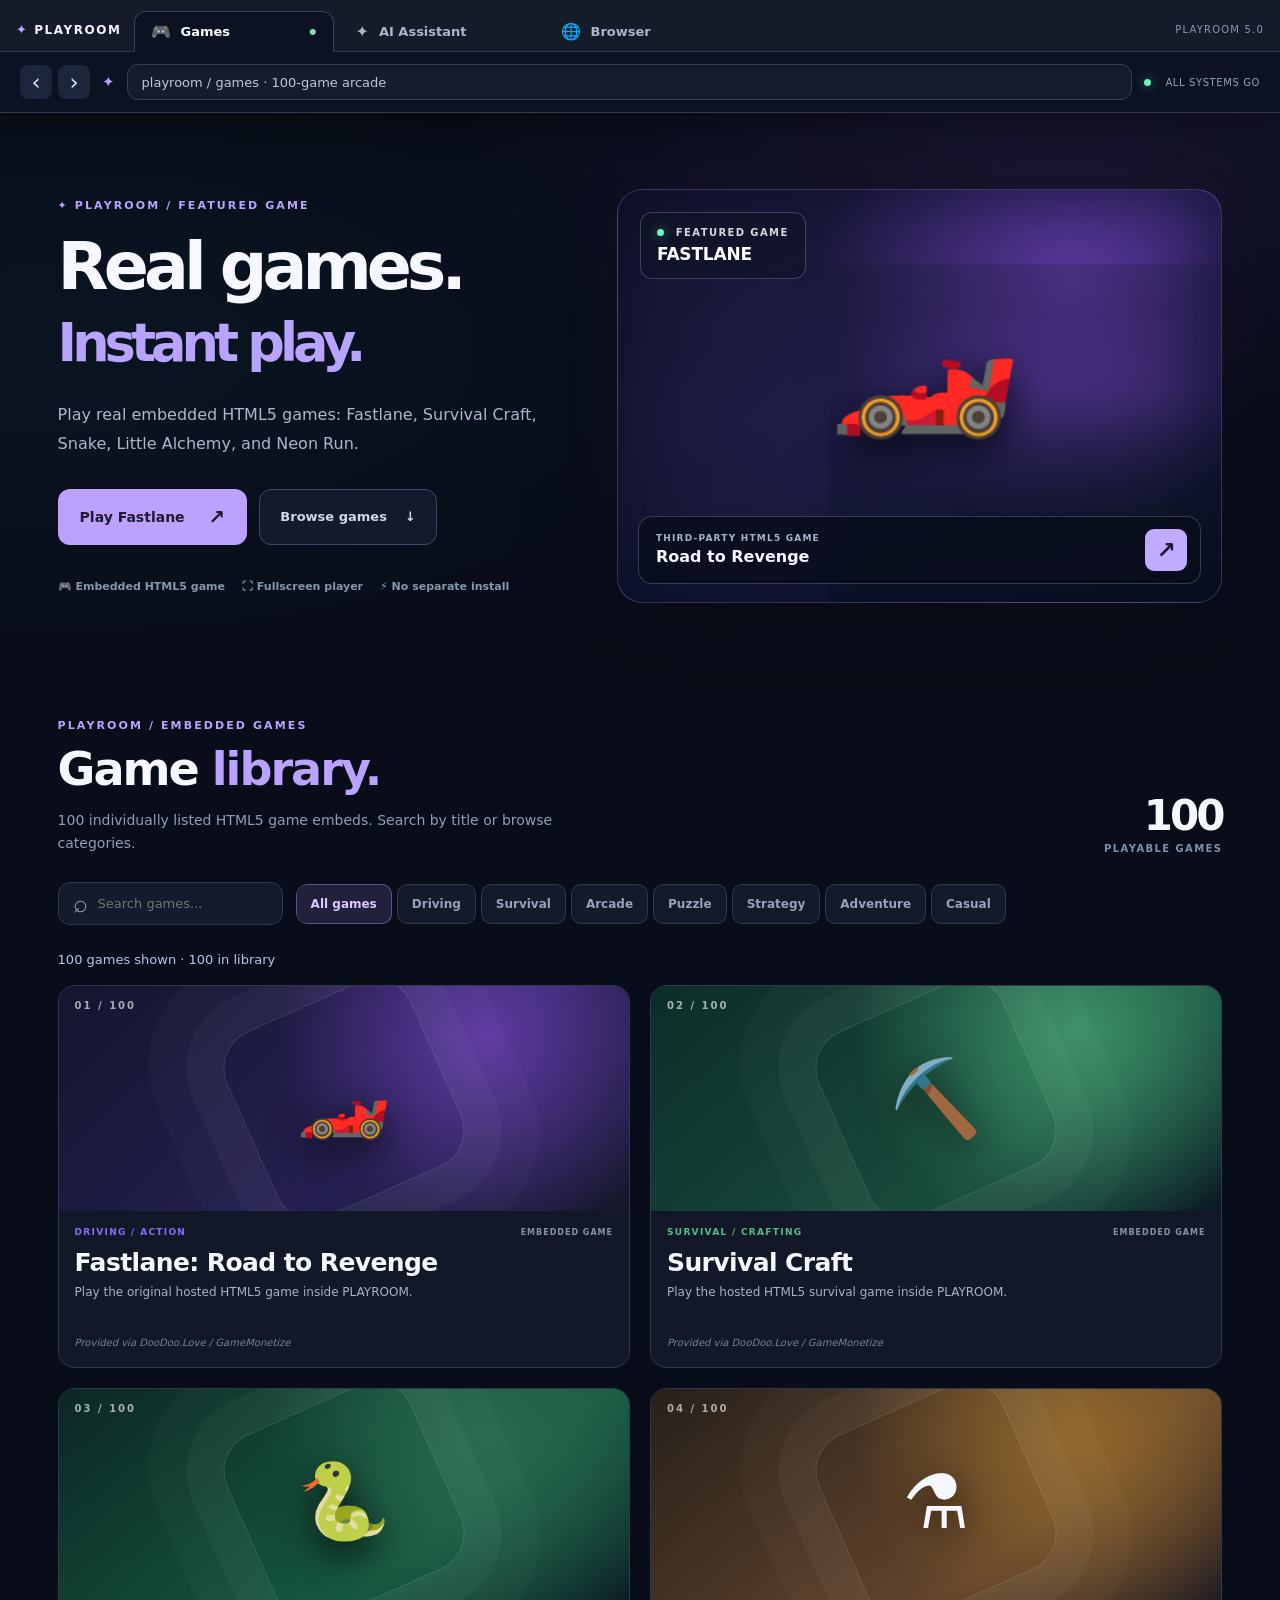
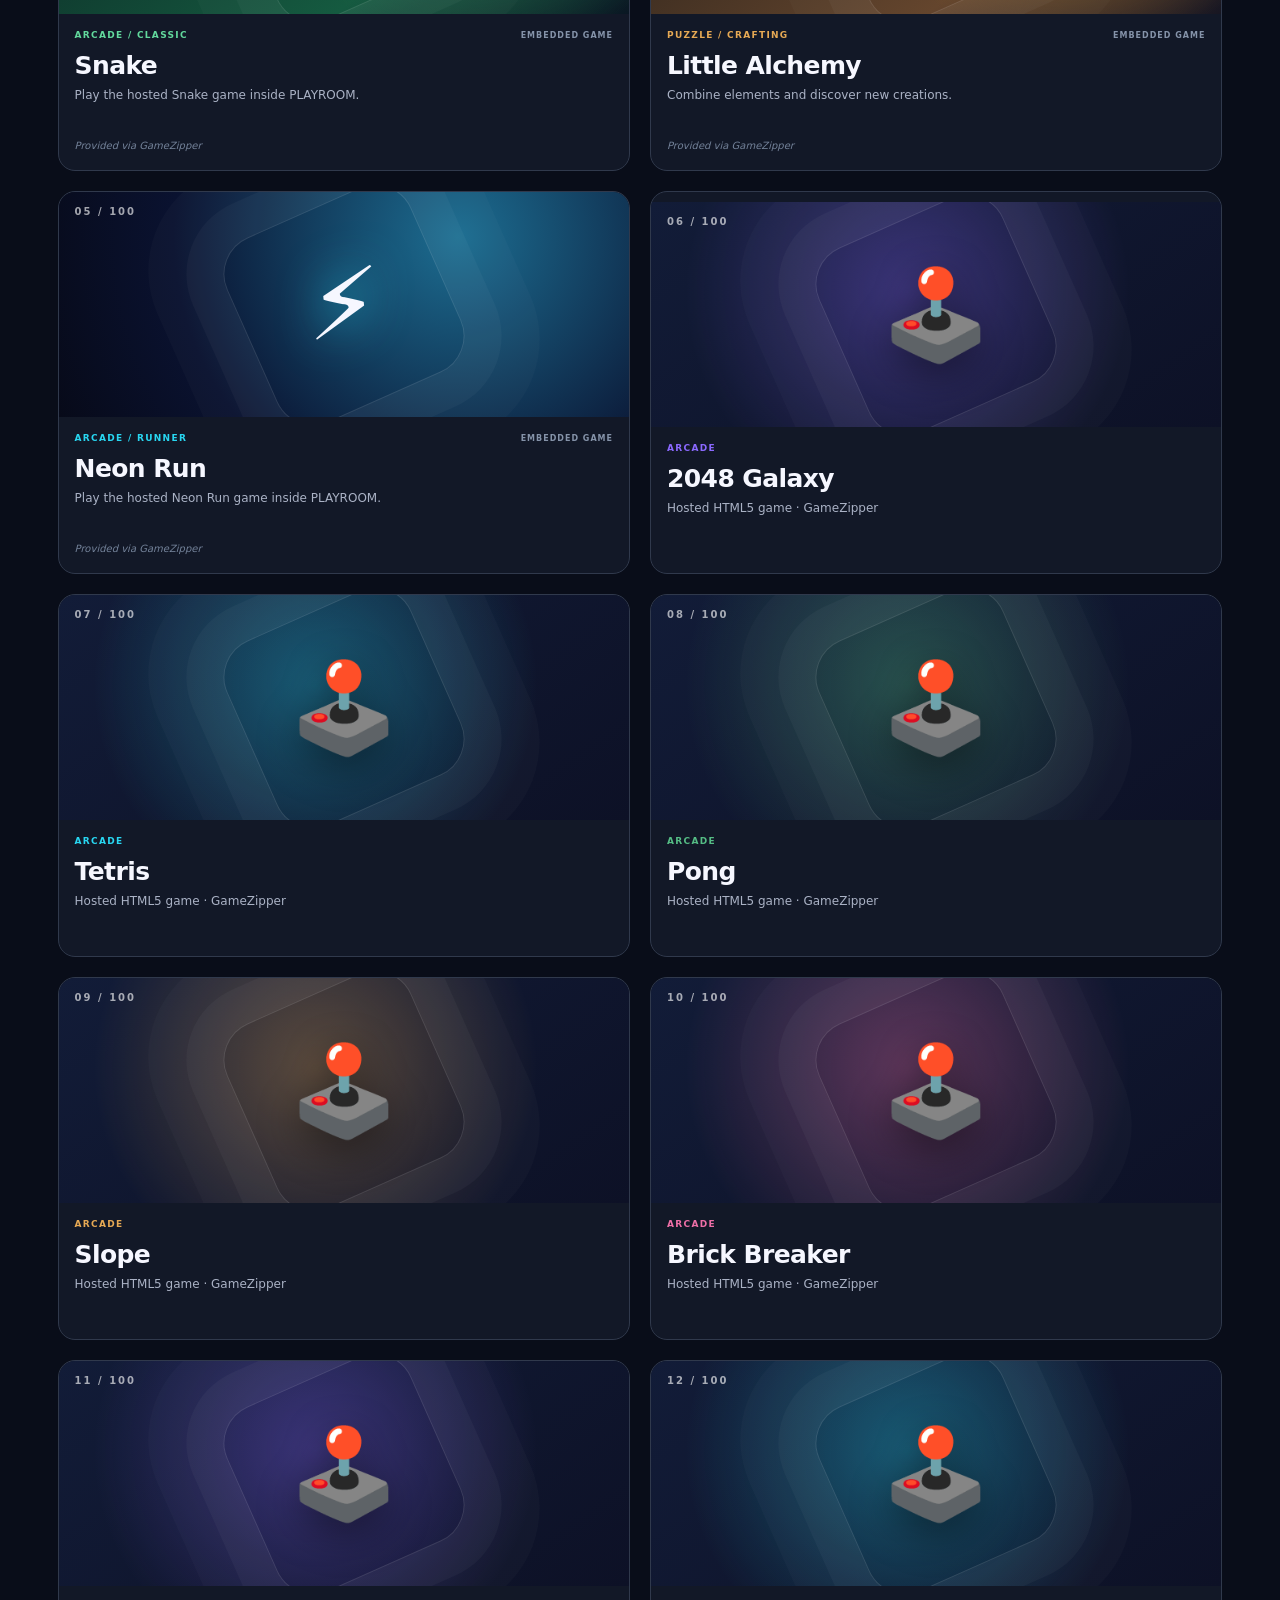
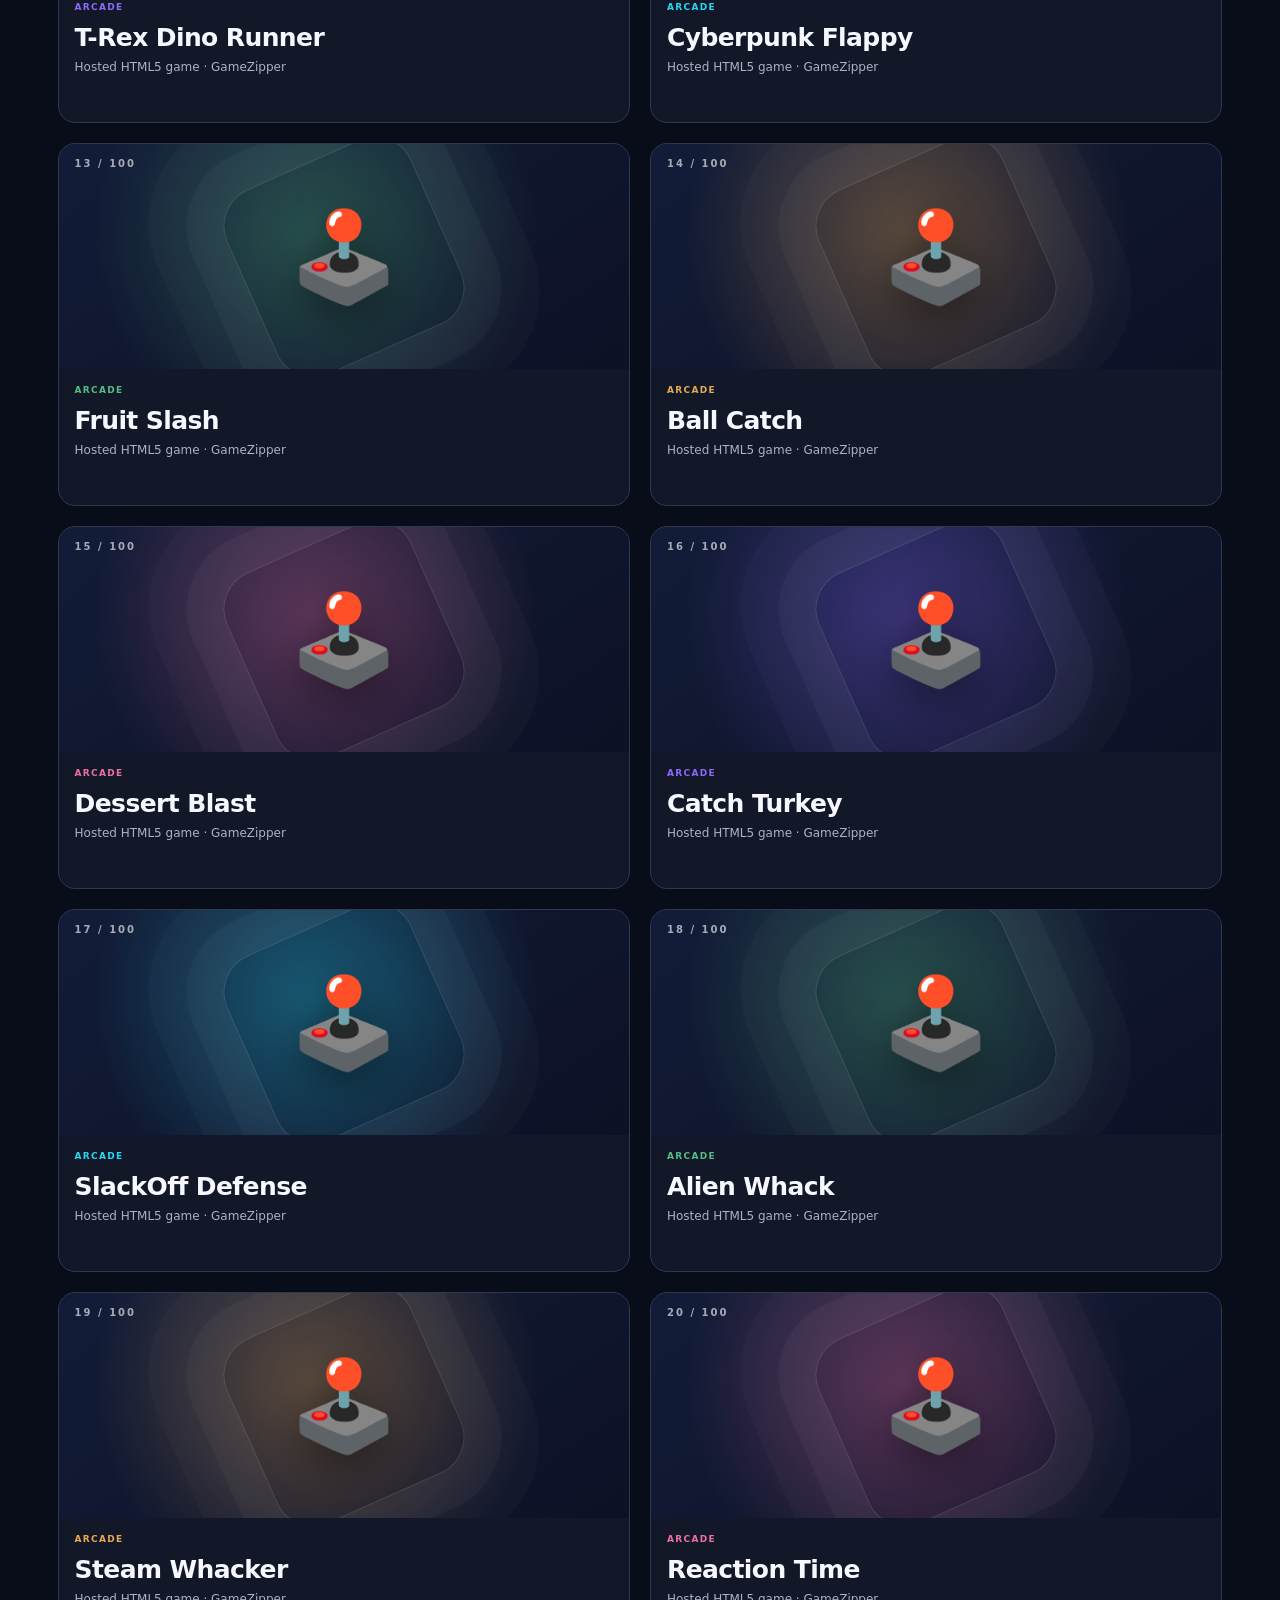
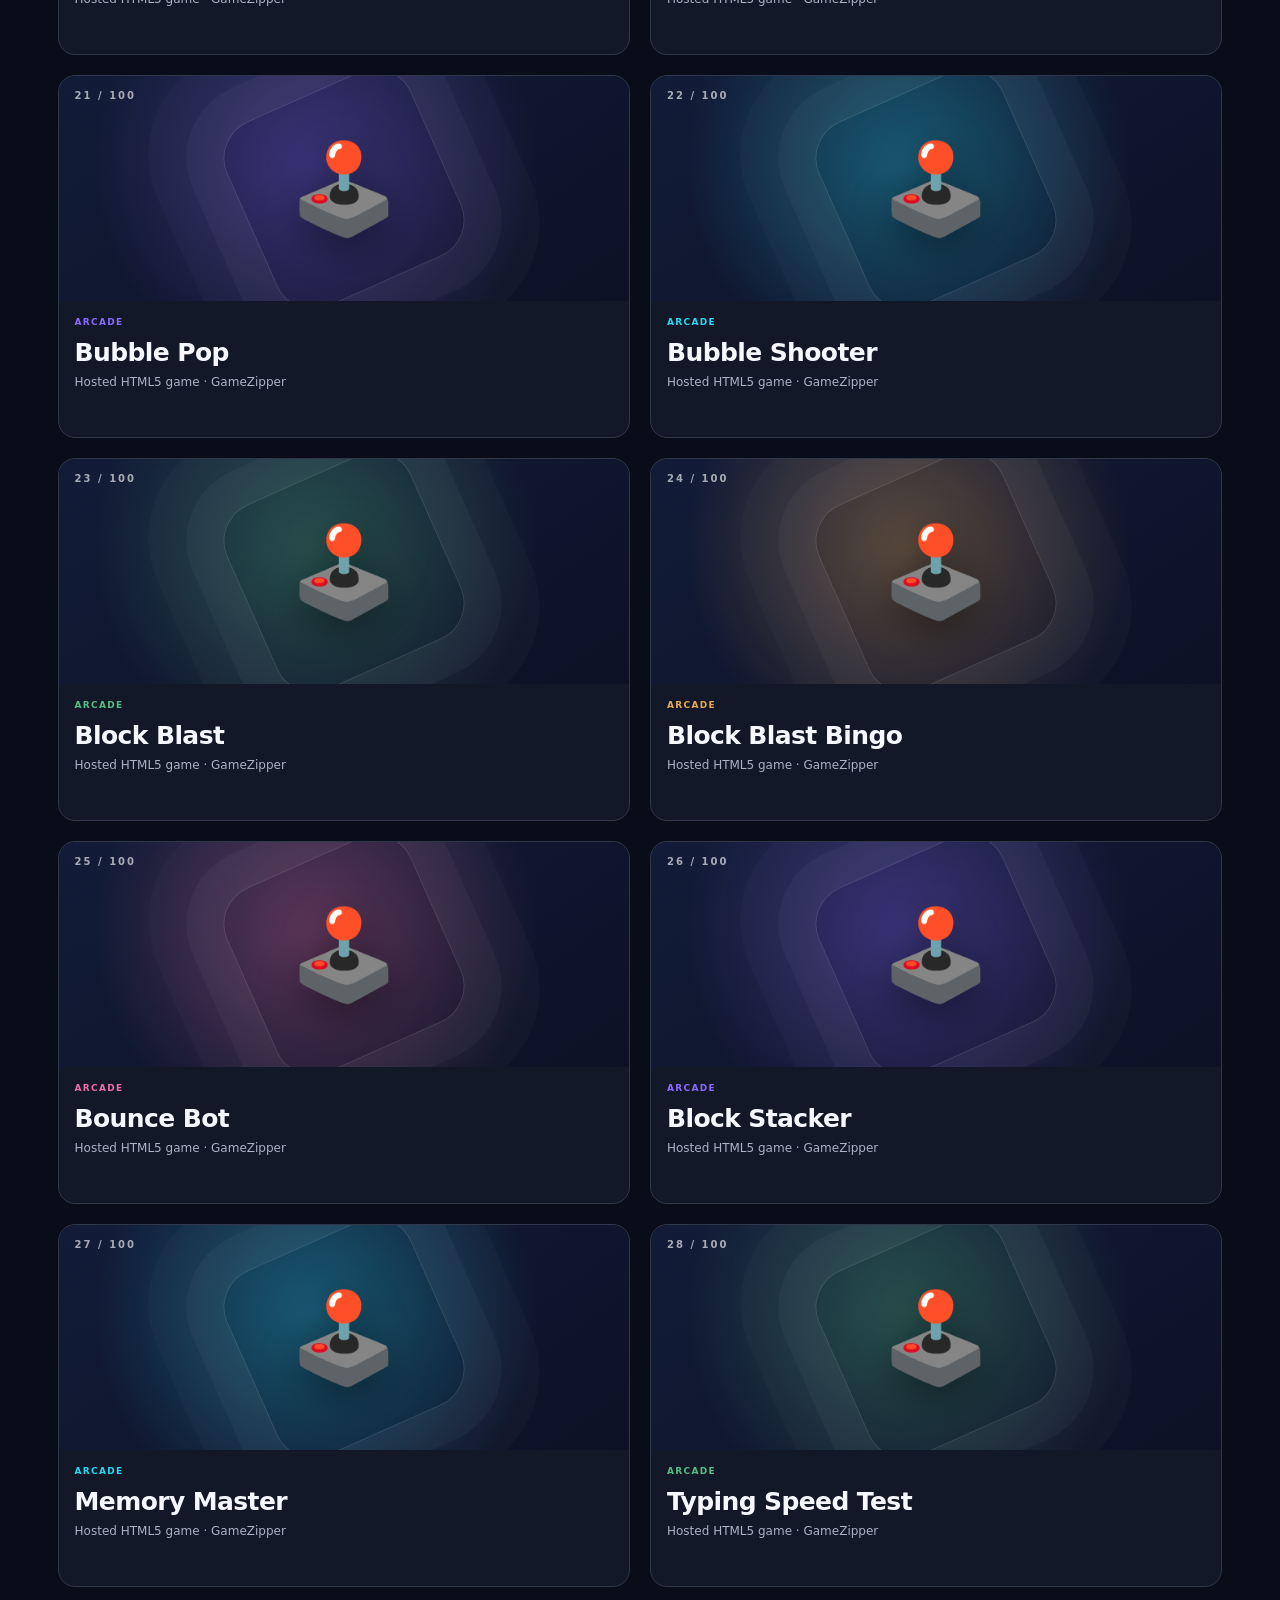
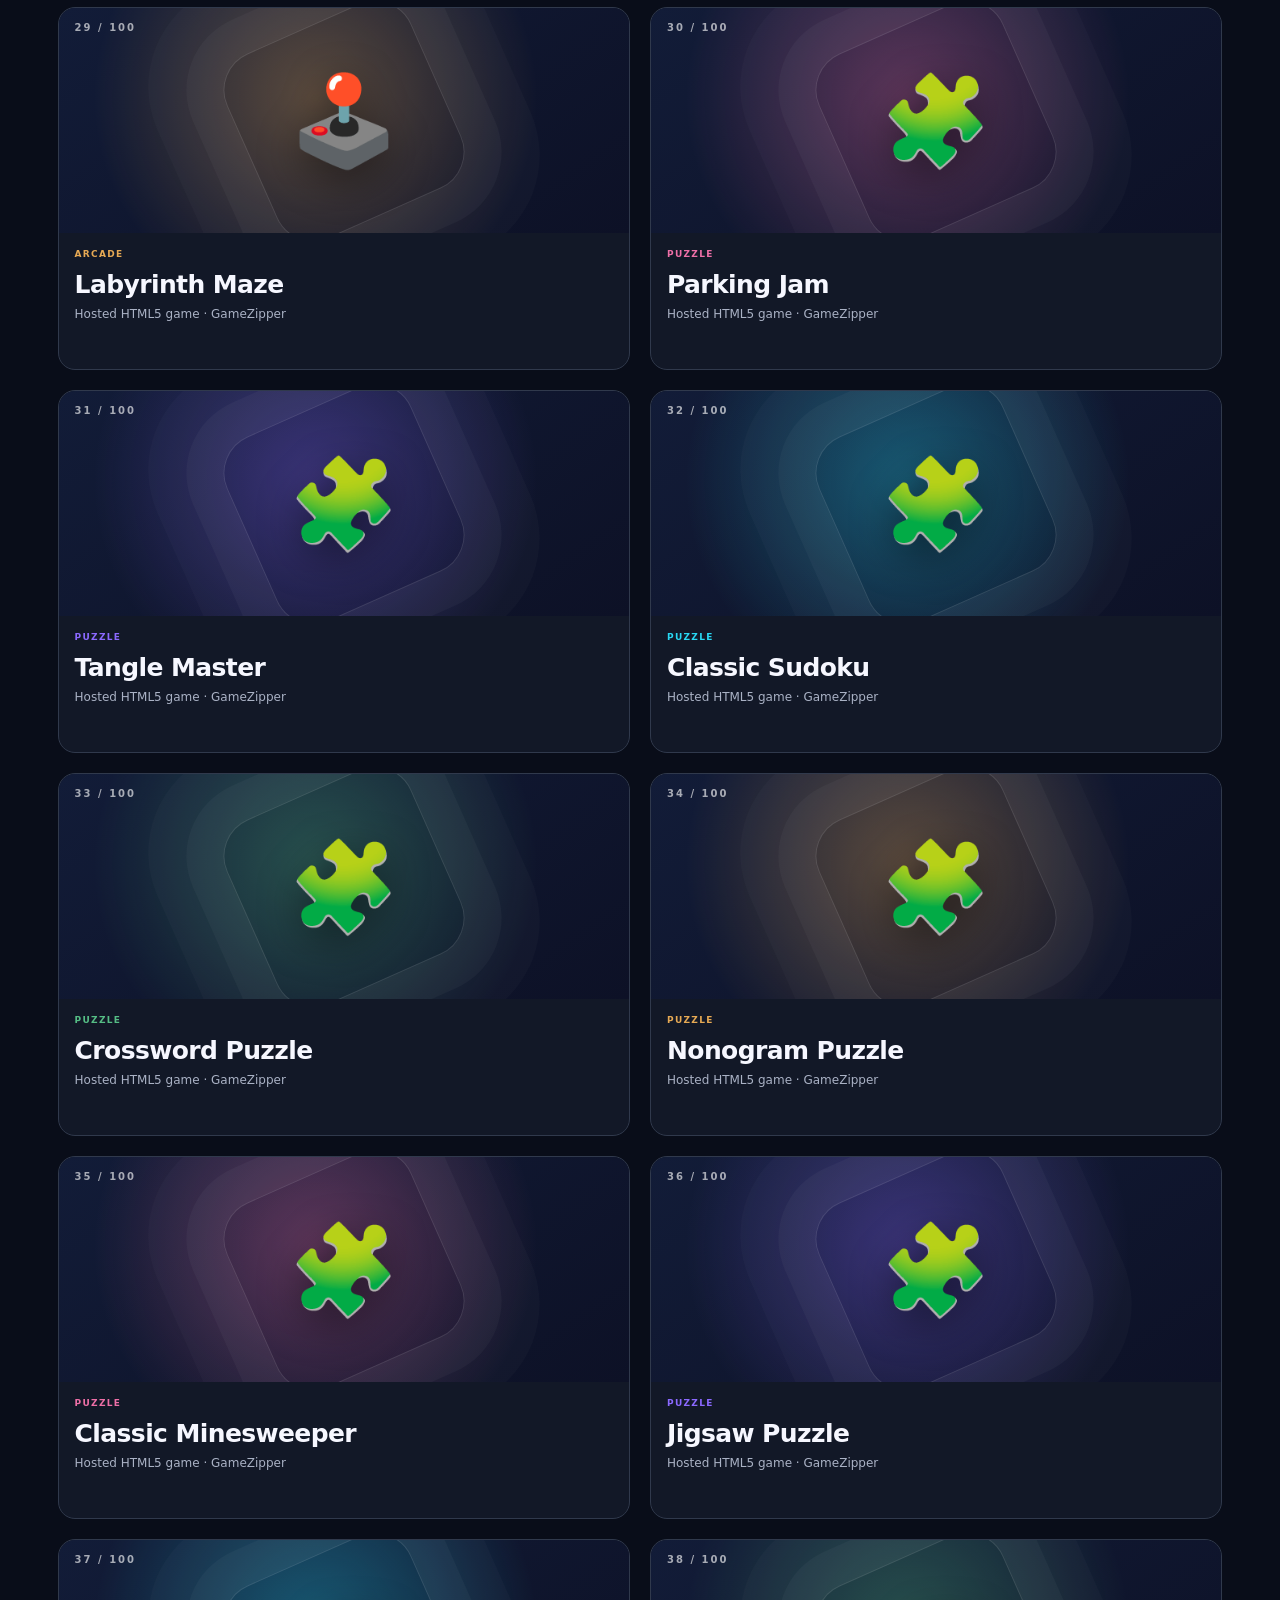
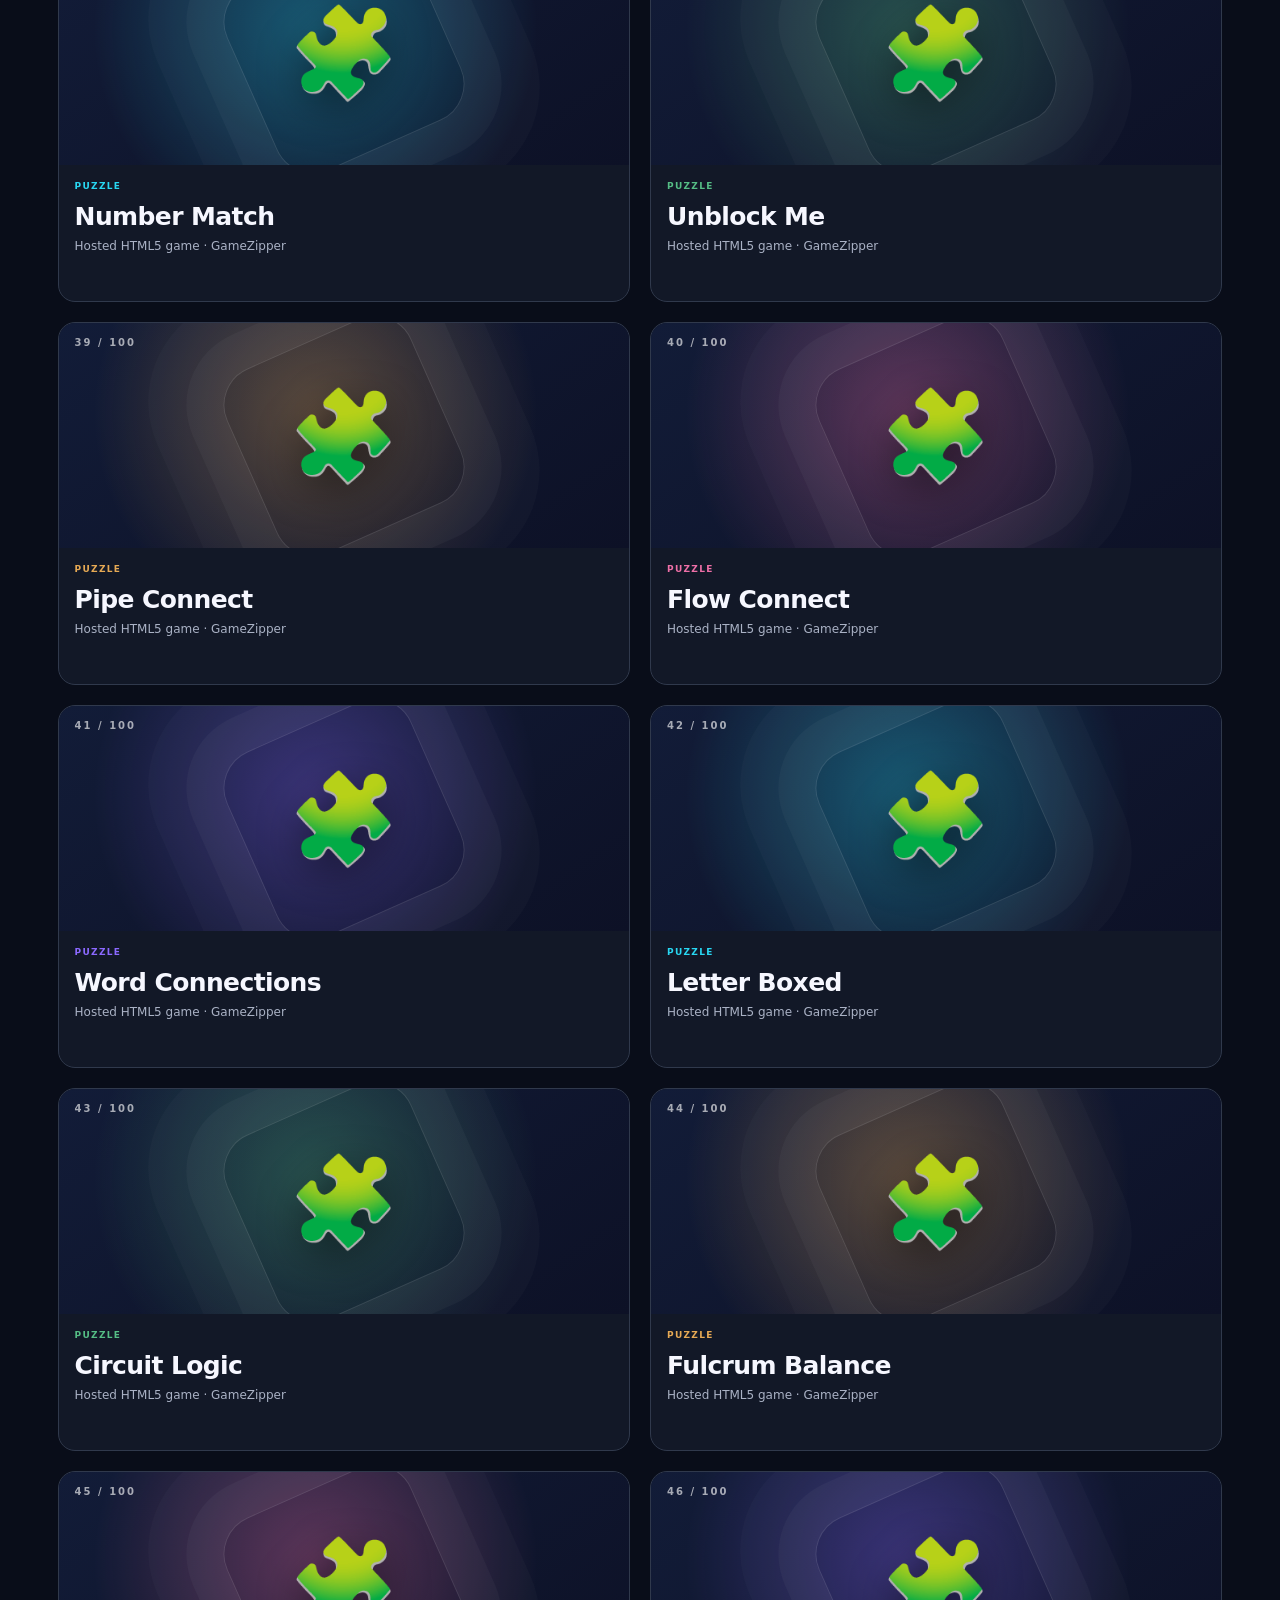
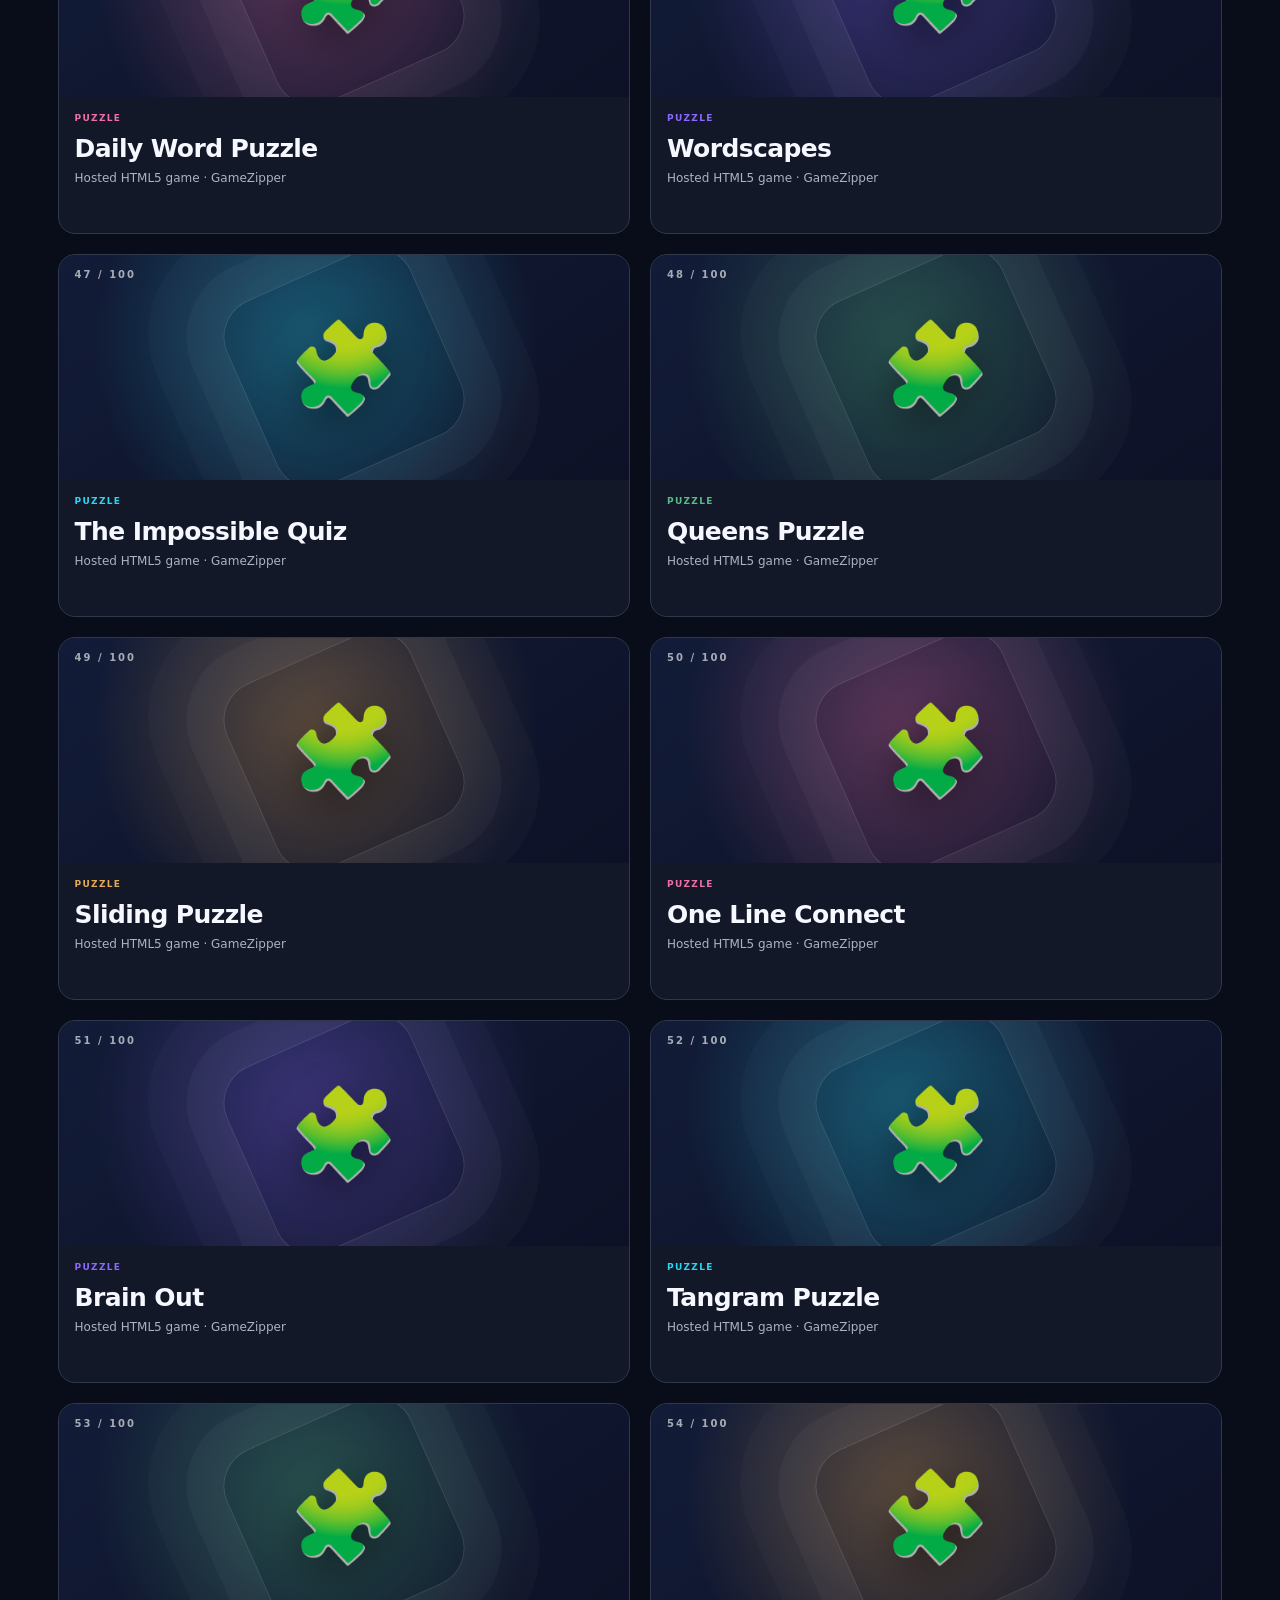
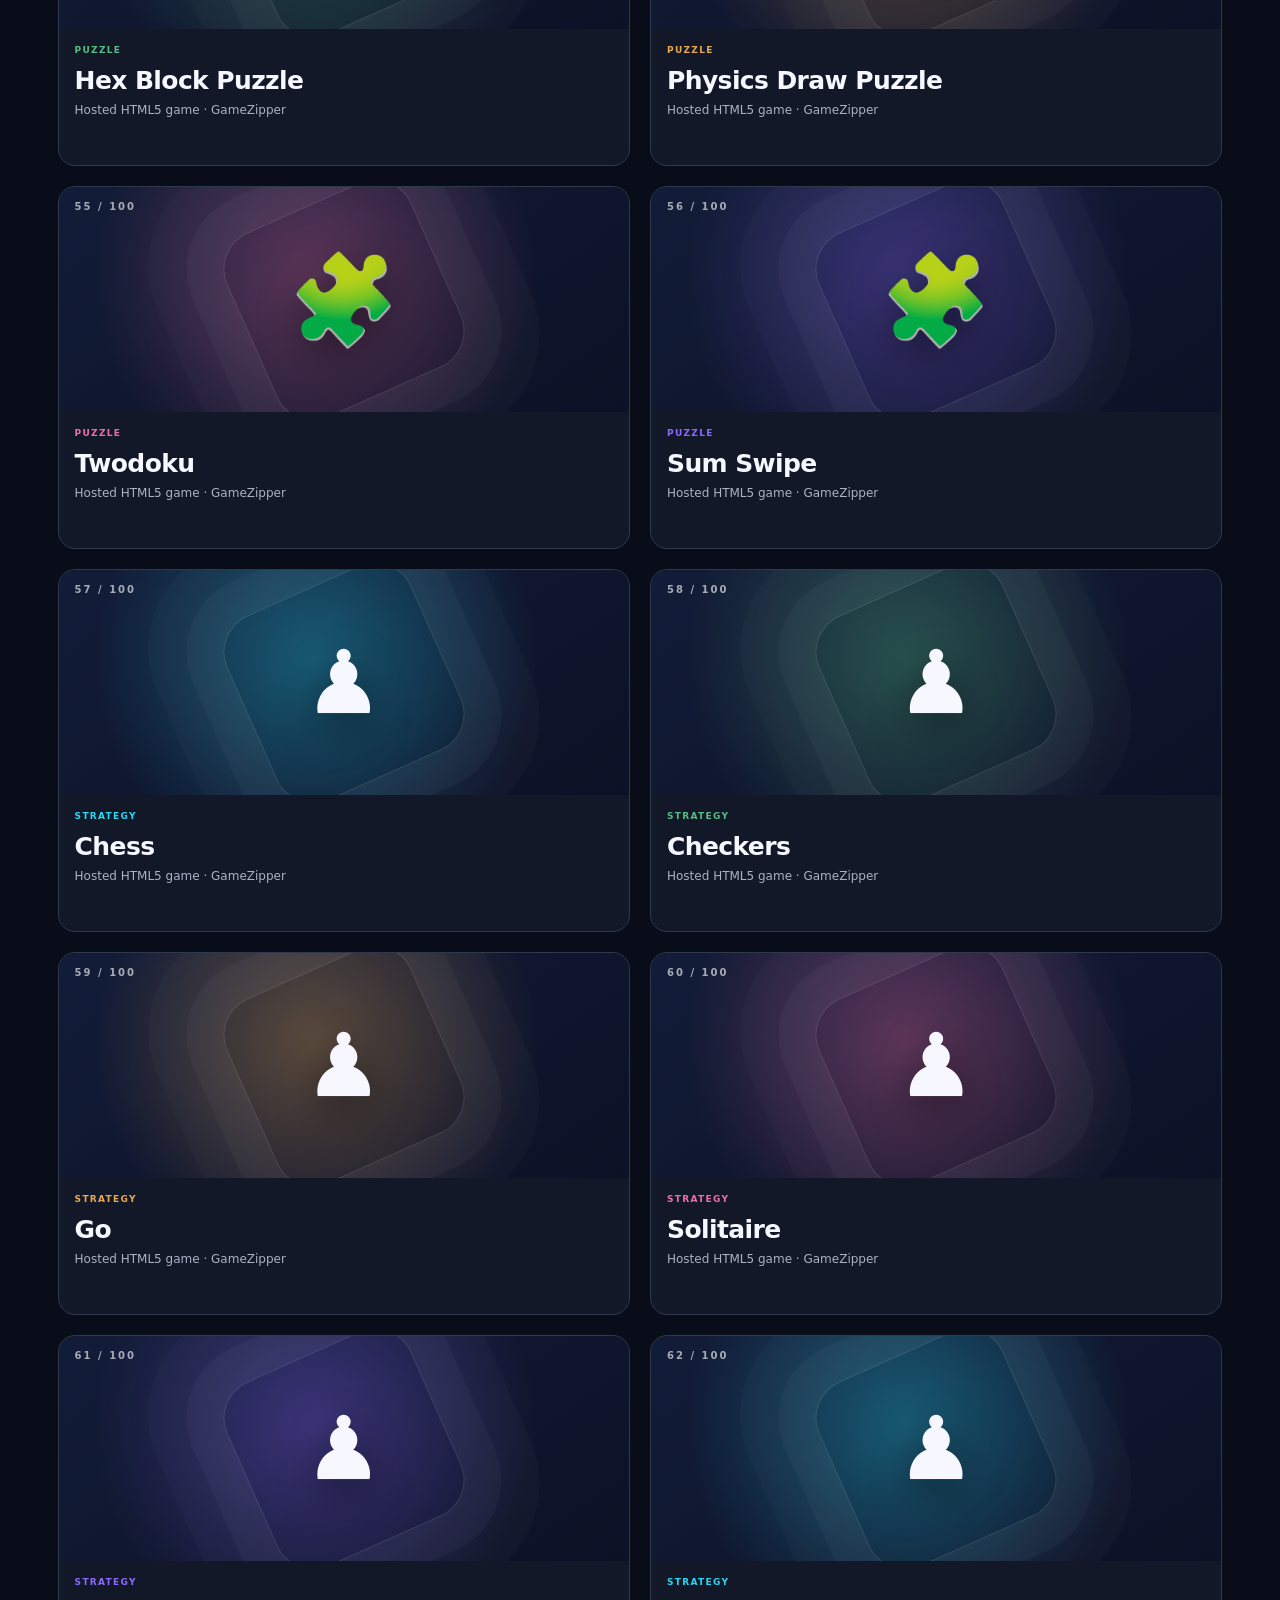
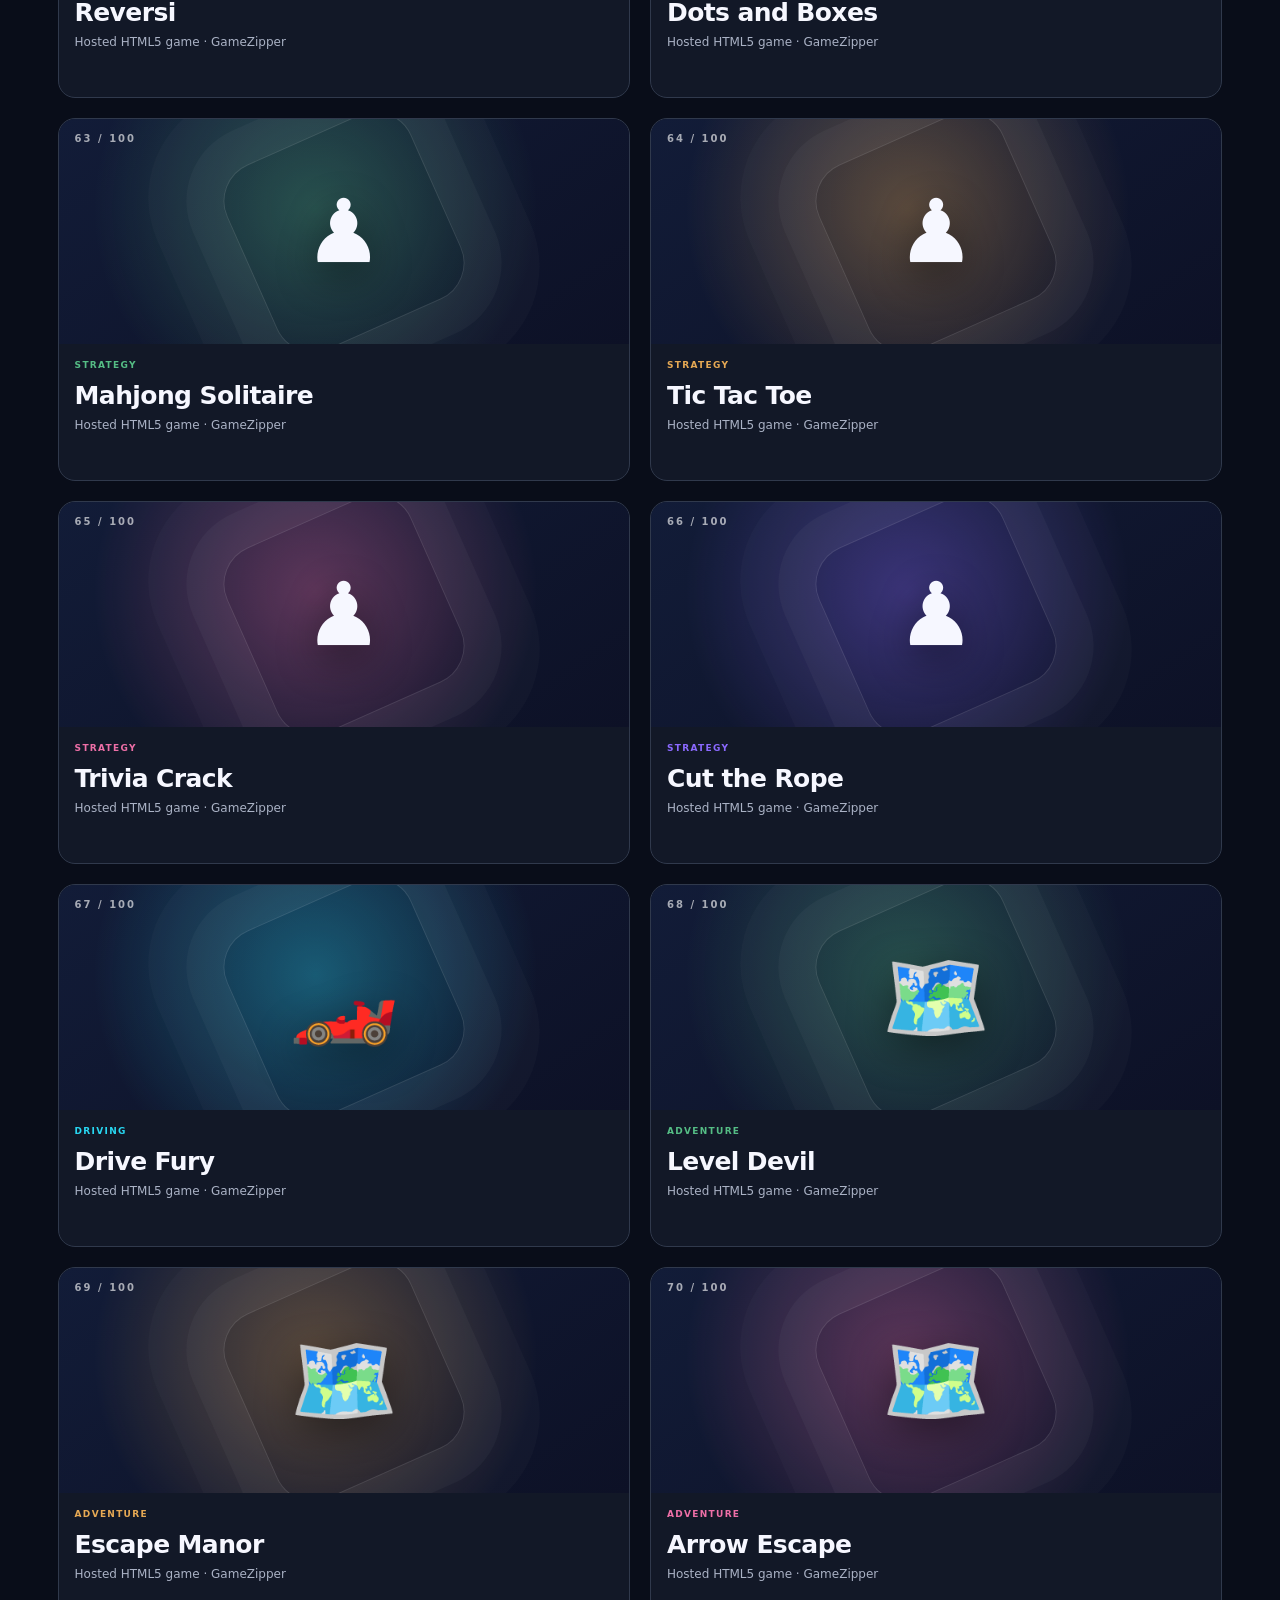
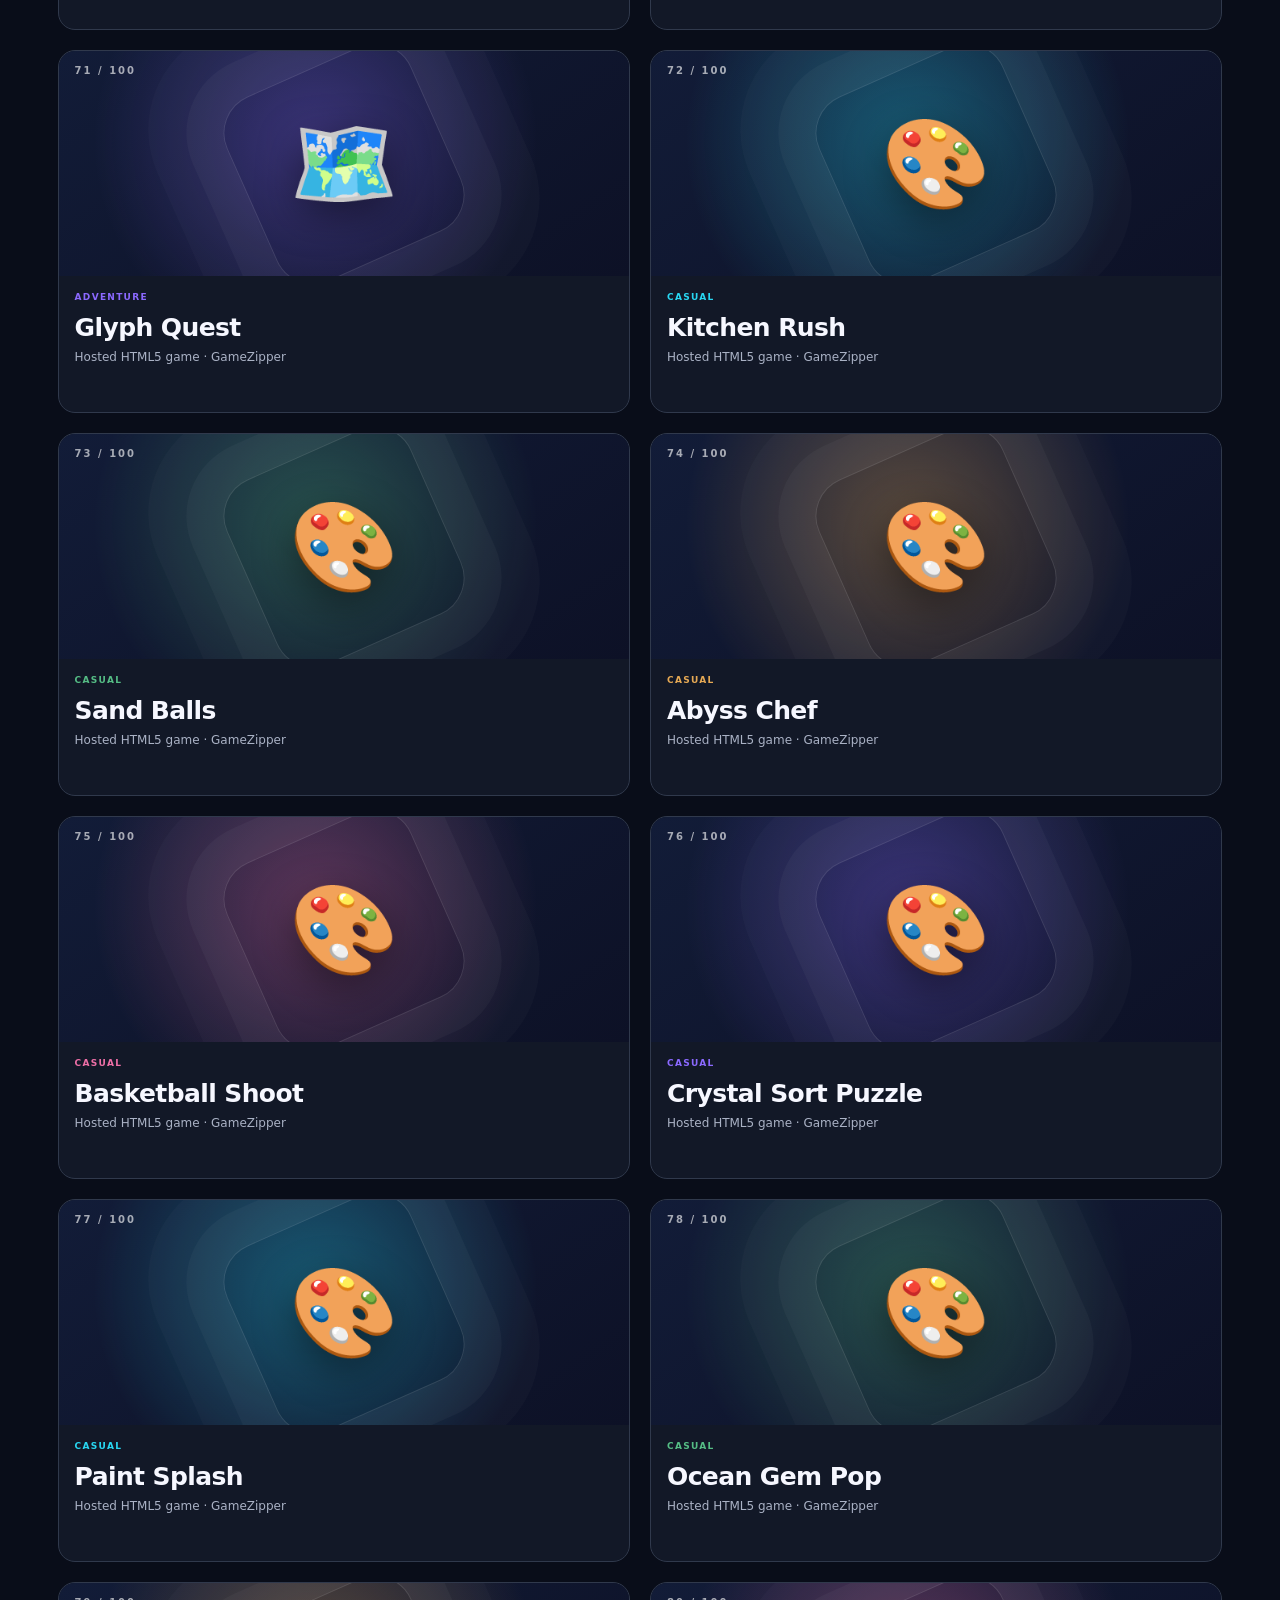
==== commit b9449ede: "Add files via upload" ====
--- a/index.html
+++ b/index.html
@@ -1,7 +1,25 @@
 <!DOCTYPE html>
 
-<html lang="en"><head><meta charset="utf-8"/><meta content="width=device-width,initial-scale=1" name="viewport"/><meta content="#090c18" name="theme-color"/><meta content="Play Fastlane: Road to Revenge inside PLAYROOM, plus the Groq AI assistant and study tools." name="description"/><title>PLAYROOM — Fastlane Arcade</title><link href="favicon.svg" rel="icon" type="image/svg+xml"/><link href="legacy.css" rel="stylesheet"/><link href="styles.css" rel="stylesheet"/><link href="browser.css" rel="stylesheet"/><link href="arcade-premium.css" rel="stylesheet"/><link href="embed-games.css" rel="stylesheet"/><style>.neon-art{background:radial-gradient(circle at 70% 20%,#1c6d91,#0a1230 65%,#070a19);display:flex;align-items:center;justify-content:center}.neon-symbol{font-size:clamp(4rem,8vw,7rem);filter:drop-shadow(0 0 24px #28d7f2)}</style></head><body>
-<div class="ambient"></div><div class="announcement">✦ PLAYROOM ARCADE <span>REAL EMBEDDED GAMES · STUDY TOOLS · AI</span></div>
+<html lang="en"><head><meta charset="utf-8"/><meta content="width=device-width,initial-scale=1" name="viewport"/><meta content="#090c18" name="theme-color"/><meta content="Play Fastlane: Road to Revenge inside PLAYROOM, plus the Groq AI assistant and study tools." name="description"/><title>PLAYROOM — Games · AI · Browser</title><link href="favicon.svg" rel="icon" type="image/svg+xml"/><link href="legacy.css" rel="stylesheet"/><link href="styles.css" rel="stylesheet"/><link href="browser.css" rel="stylesheet"/><link href="arcade-premium.css" rel="stylesheet"/><link href="embed-games.css" rel="stylesheet"/><link href="playroom-tabs.css" rel="stylesheet"/><style>.neon-art{background:radial-gradient(circle at 70% 20%,#1c6d91,#0a1230 65%,#070a19);display:flex;align-items:center;justify-content:center}.neon-symbol{font-size:clamp(4rem,8vw,7rem);filter:drop-shadow(0 0 24px #28d7f2)}</style></head><body>
+<div class="ambient"></div>
+<div class="playroom-window" role="banner">
+  <div class="playroom-chrome-top">
+    <span class="playroom-window-mark" aria-label="PLAYROOM">✦ <b>PLAYROOM</b></span>
+    <div class="playroom-main-tabs" role="tablist" aria-label="PLAYROOM sections">
+      <button type="button" class="playroom-main-tab active" role="tab" aria-selected="true" data-page="games" id="main-tab-games"><span class="playroom-tab-icon">🎮</span> Games <span class="playroom-tab-dot">●</span></button>
+      <button type="button" class="playroom-main-tab" role="tab" aria-selected="false" data-page="assistant" id="main-tab-assistant"><span class="playroom-tab-icon">✦</span> AI Assistant</button>
+      <button type="button" class="playroom-main-tab" role="tab" aria-selected="false" data-page="browser" id="main-tab-browser"><span class="playroom-tab-icon">🌐</span> Browser</button>
+    </div>
+    <span class="playroom-chrome-extra">PLAYROOM 5.0</span>
+  </div>
+  <div class="playroom-chrome-nav">
+    <div class="playroom-nav-arrows"><button id="playroom-tab-back" type="button" title="Previous tab" aria-label="Previous tab">‹</button><button id="playroom-tab-next" type="button" title="Next tab" aria-label="Next tab">›</button></div>
+    <span class="playroom-chrome-lock">✦</span>
+    <div class="playroom-chrome-address" aria-live="polite"><span id="playroom-page-path">playroom / games</span></div>
+    <span class="playroom-chrome-live"><span class="green-dot"></span> ALL SYSTEMS GO</span>
+  </div>
+</div>
+<div class="announcement">✦ PLAYROOM ARCADE <span>REAL EMBEDDED GAMES · STUDY TOOLS · AI</span></div>
 <header class="topbar"><a class="brand" href="#home"><span class="brand-icon">✦</span>PLAY<span>ROOM</span><small class="brand-beta">4.0</small></a><nav><a href="#games">All games</a><a href="#browser">Browser &amp; Videos</a><a href="#assistant">Questions &amp; Tools</a><a href="#about">About</a></nav><span class="header-tag"><span class="green-dot"></span> FREE · INSTANT PLAY</span></header>
 <main id="home">
 <section class="hero"><div class="hero-left"><div class="eyebrow">✦ PLAYROOM / FEATURED GAME</div><h1>Real games.<br/><em>Instant play.</em></h1><p>Play real embedded HTML5 games: Fastlane, Survival Craft, Snake, Little Alchemy, and Neon Run.</p><div class="hero-actions"><button class="primary-btn" onclick="openGame('fastlane')">Play Fastlane <span>↗</span></button><a class="outline-btn" href="#games">Browse games <span>↓</span></a></div><div class="hero-notes"><span>🎮 Embedded HTML5 game</span><span>⛶ Fullscreen player</span><span>⚡ No separate install</span></div></div><div class="hero-preview fastlane-hero"><div class="preview-caption"><span class="preview-beacon"></span> FEATURED GAME <b>FASTLANE</b></div><div class="preview-bottom"><div><span>THIRD-PARTY HTML5 GAME</span><strong>Road to Revenge</strong></div><button aria-label="Play Fastlane" onclick="openGame('fastlane')">↗</button></div></div></section>
@@ -15,9 +33,9 @@
 </button></div><p class="no-results" hidden="" id="no-results">Nothing matched. Try another search.</p></section>
 <section aria-labelledby="browser-heading" class="browser-section" id="browser">
 <div class="eyebrow">🌐 EXPLORE IN PLAYROOM</div>
-<div class="browser-heading"><div><h2 id="browser-heading">Browser <span>&amp; Videos.</span></h2><p>A mini-browser with built-in Wikipedia search, web links, YouTube video search and playback, and a scrollable TikTok video playlist. Sites control whether they can appear here; school and network rules still apply.</p></div><span class="browser-tag">NO PROXY · NO ACCOUNT</span></div>
+<div class="browser-heading"><div><h2 id="browser-heading">Browser <span>&amp; Videos.</span></h2><p>Your built-in web workspace. Browse embeddable pages, search Wikipedia, watch supported YouTube and TikTok embeds, and keep everything within PLAYROOM when websites permit it. Some websites block embedded browsing.</p></div><span class="browser-tag">NO PROXY · NO ACCOUNT</span></div>
 <div class="browser-shell">
-<div aria-label="Viewer mode" class="browser-switch" role="group"><button class="browser-mode active" data-mode="video" type="button">▶ YouTube search</button><button class="browser-mode" data-mode="tiktok" type="button">♫ For You</button><button class="browser-mode" data-mode="web" type="button">◎ Mini browser</button><button class="browser-mode" data-mode="search" type="button">⌕ Search</button></div>
+<div aria-label="Viewer mode" class="browser-switch" role="group"><button class="browser-mode" data-mode="video" type="button">▶ YouTube search</button><button class="browser-mode" data-mode="tiktok" type="button">♫ Videos</button><button class="browser-mode active" data-mode="web" type="button">◎ Browse</button><button class="browser-mode" data-mode="search" type="button">⌕ Search</button></div>
 <form class="browser-toolbar" id="browser-form"><button aria-label="Back" class="browser-icon-btn" id="browser-back" title="Back" type="button">←</button><button aria-label="Forward" class="browser-icon-btn" id="browser-forward" title="Forward" type="button">→</button><button aria-label="Reload" class="browser-icon-btn" id="browser-reload" title="Reload" type="button">↻</button><label class="browser-address-label" for="browser-address">Search / Address / Video</label><input aria-label="Search terms, video URL or page address" autocomplete="off" id="browser-address" placeholder="Search YouTube videos or paste a link" spellcheck="false" type="text"/><button class="browser-go" type="submit">Go ↗</button><button aria-label="Save bookmark" class="browser-icon-btn" id="browser-bookmark" title="Save bookmark" type="button">☆</button><a aria-label="Open current page in a new tab" class="browser-icon-btn" href="https://www.youtube.com/" id="browser-external" rel="noopener noreferrer" target="_blank" title="Open in new tab">↗</a></form>
 <div class="browser-contents"><div class="browser-sidebar"><div class="browser-side-heading"><strong>Bookmarks</strong><button id="browser-clear-bookmarks" title="Clear bookmarks" type="button">Clear</button></div><div class="browser-side-list" id="browser-bookmarks"></div><div class="browser-side-heading"><strong>Recent</strong><button id="browser-clear-history" title="Clear history" type="button">Clear</button></div><div class="browser-side-list" id="browser-history"></div><div class="browser-help"><strong>Helpful to know</strong><p>YouTube and TikTok videos play only when their platforms and creators allow embedding. Many websites block iframes. This is not a proxy or a way to bypass filters.</p></div></div>
 <div class="browser-main"><div aria-label="Browser tabs" class="browser-tabbar" id="browser-tabbar"></div><div class="browser-view" id="browser-view"><div class="browser-welcome"><div class="browser-welcome-icon">▶</div><h3>Watch something good.</h3><p>Search YouTube videos directly inside PLAYROOM. Select a result to watch without leaving the page.</p><div class="browser-actions"><a href="https://www.youtube.com/results?search_query=gameplay" rel="noopener noreferrer" target="_blank">Search YouTube ↗</a><button id="browser-open-example" type="button">Try an embeddable page</button></div></div></div><div aria-live="polite" class="browser-status" id="browser-status" role="status">Ready · Your bookmarks and history stay on this device.</div></div></div>
@@ -32,4 +50,4 @@
 <section class="about" id="about"><div class="about-icon">✳</div><div><span class="eyebrow">KEEP PLAYING</span><h2>No nonsense. <em>Just games.</em></h2><p>PLAYROOM includes third-party embedded games credited to their providers. Games remain hosted by their respective publishers.</p></div></section></main>
 <footer><a class="brand" href="#home"><span class="brand-icon">✦</span>PLAY<span>ROOM</span></a><span>Made for the fun of it. © 2026 PLAYROOM</span><a href="#home">Back to top ↑</a></footer>
 <div class="modal" hidden="" id="modal"><div class="modal-backdrop" data-close=""></div><section aria-labelledby="modal-title" aria-modal="true" class="modal-panel" role="dialog"><div class="modal-top"><div><span class="eyebrow" id="modal-eyebrow">NOW PLAYING</span><h2 id="modal-title">Game</h2></div><div class="modal-buttons"><button aria-label="Fullscreen game" class="fullscreen-btn" id="fullscreen-btn" title="Fullscreen">⛶</button><button aria-label="Close game" class="close" data-close="">✕</button></div></div><div class="game-ui" id="game-ui"></div></section></div>
-<script src="legacy.js"></script><script src="enhancements.js"></script><script src="browser.js"></script><script src="playroom3.js"></script><script src="arcade-premium.js"></script><script src="embed-games.js"></script><script src="catalog.js"></script></body></html>
+<script src="legacy.js"></script><script src="enhancements.js"></script><script src="browser.js"></script><script src="playroom3.js"></script><script src="arcade-premium.js"></script><script src="embed-games.js"></script><script src="catalog.js"></script><script src="playroom-tabs.js"></script></body></html>
--- a/arcade-premium.css
+++ b/arcade-premium.css
@@ -0,0 +1,43 @@
+/* PLAYROOM 4.0 — four custom games, full-window responsive arcade */
+.hero-preview{background-size:cover!important;background-position:center!important}
+.hero-preview:after{content:"";position:absolute;inset:0;background:linear-gradient(0deg,#05101a7b,transparent 45%);pointer-events:none}
+.hero-preview .preview-caption,.hero-preview .preview-bottom{z-index:2;position:absolute}
+.elite-grid{grid-template-columns:repeat(2,minmax(0,1fr))!important;gap:20px}
+.elite-grid .game-card{transition:transform .18s,border-color .18s,box-shadow .18s}
+.elite-grid .game-card:hover{transform:translateY(-4px);box-shadow:0 17px 44px #0006}
+.elite-grid .tile-art{height:225px}
+.elite-grid .tile-info h3{font-size:25px}
+.elite-grid .tile-info p{min-height:45px;font-size:12px}
+.elite-grid .tile-number{font-weight:900;letter-spacing:2px}
+.elite-toolbar{display:flex;gap:12px;align-items:center;flex-wrap:wrap}
+.elite-brand{display:flex;flex:1;flex-direction:column;min-width:165px;gap:2px}
+.elite-brand>b{font-size:16px;color:#fff;font-weight:950;letter-spacing:.5px}
+.elite-brand>span{color:#a2adc1;font-size:11px;line-height:1.35}
+.elite-stat{padding:9px 12px;max-width:230px;overflow:hidden;text-overflow:ellipsis;white-space:nowrap;border:1px solid #3e5068;background:#182841;border-radius:9px;color:#b7efe2;font-size:11px;font-weight:900;letter-spacing:.3px}
+.elite-button{border:1px solid #6b709c;background:#293a57;color:white;padding:9px 15px;border-radius:9px;font-weight:850;cursor:pointer}
+.elite-button:hover{background:#495879}
+.elite-stage{position:relative;border:1px solid #44546c;border-radius:17px;overflow:hidden;isolation:isolate;background:#0a1020;aspect-ratio:16 / 9;touch-action:none;box-shadow:0 12px 48px #03081766}
+.elite-stage canvas{width:100%;height:100%;display:block;object-fit:contain;outline:none;touch-action:none}
+.elite-cover{position:absolute;inset:0;display:flex;align-items:center;justify-content:center;text-align:center;background:linear-gradient(135deg,#071120ec,#1b2748dc);backdrop-filter:blur(6px);z-index:5;padding:12px}
+.elite-cover[hidden]{display:none!important}
+.elite-cover-inner{max-width:525px;display:flex;align-items:center;flex-direction:column;gap:12px}
+.elite-cover .elite-eyebrow{font-size:10px;color:#b3eee0;letter-spacing:2.3px;font-weight:900}
+.elite-cover h2{font-weight:950;color:#fff;letter-spacing:-2px;font-size:clamp(30px,6vw,62px);margin:0;line-height:1.1;text-shadow:0 7px 30px #0008}
+.elite-cover p{font-size:14px;line-height:1.55;color:#cdd6df;max-width:485px;margin:0}
+.elite-play,.elite-secondary{border-radius:11px;padding:13px 26px;border:0;background:#bce9d8;color:#183c45;font-weight:950;cursor:pointer;box-shadow:0 7px 28px #02091766;font-size:15px}
+.elite-play:hover{background:#d9fff0;transform:translateY(-1px)}
+.elite-secondary{background:#293b58;color:#e4f0f4;border:1px solid #536984;font-size:13px;display:block;margin:10px auto 0}
+.elite-controls{display:flex;flex-wrap:wrap;justify-content:center;gap:8px 19px;border:1px solid #334156;background:#19253a;padding:11px 15px;border-radius:12px;font-size:11px;color:#b7c9dc}
+.elite-controls span{display:inline-flex;gap:4px;align-items:center}
+.elite-controls kbd{background:#354765;border:1px solid #74849b;border-bottom:3px solid #7d88a0;border-radius:5px;font:800 11px system-ui;color:#e8f6ff;padding:3px 6px}
+.elite-tip{text-align:center;color:#a7c4bd;font-size:11px;line-height:1.55}
+.elite-press{display:block;width:100%;padding:11px;border-radius:11px;background:#2a3f59;color:#effaff;border:1px solid #5c7990;font-weight:950;touch-action:none;user-select:none;cursor:pointer}
+.elite-press:active{background:#547290}
+.elite-actions{display:flex;flex-wrap:wrap;gap:6px;justify-content:center}
+.elite-actions button{flex:1 1 110px;min-width:85px;background:#314257;color:#e6eef3;border:1px solid #596c81;border-radius:8px;padding:10px 5px;font-size:11px;font-weight:850;cursor:pointer}
+.elite-actions button:active{background:#516a86}
+.modal-panel:has(.elite-stage){width:min(1060px,100%);max-height:98dvh;overflow:auto}
+.modal-panel:fullscreen{width:100%;height:100%;max-height:none;display:flex;flex-direction:column;justify-content:center;background:#0a1020}
+.modal-panel:fullscreen .elite-stage{width:min(100%,150vh);margin:auto}
+@media(max-width:780px){.elite-grid{gap:11px}.elite-grid .tile-art{height:170px}.elite-grid .tile-info h3{font-size:19px}.elite-grid .tile-info p{font-size:11px}.elite-toolbar{gap:8px}.elite-stat{max-width:190px}.elite-cover p{font-size:12px}.elite-play{padding:10px 20px;font-size:13px}}
+@media(max-width:520px){.elite-grid{grid-template-columns:1fr!important}.elite-grid .tile-art{height:200px}.elite-brand>span{display:none}.elite-stat{font-size:10px;max-width:135px}.elite-controls{font-size:10px}.elite-stage{border-radius:9px}.elite-cover h2{font-size:34px}.elite-cover p{font-size:11px}.elite-eyebrow{font-size:8px!important}}
--- a/embed-games.css
+++ b/embed-games.css
@@ -0,0 +1,14 @@
+.fastlane-hero,.fastlane-art{background:radial-gradient(circle at 75% 22%,#5d39a0 0%,transparent 45%),linear-gradient(135deg,#15152e,#252052 60%,#15182b);position:relative}.fastlane-hero::before{content:'🏎️';position:absolute;font-size:clamp(70px,12vw,160px);top:18%;left:35%;filter:drop-shadow(0 15px 20px #080818)}.fastlane-art{display:grid;place-items:center}.fastlane-symbol{font-size:75px;filter:drop-shadow(0 12px 20px #07070b)}.embedded-game-holder{width:100%;margin:0 auto}.embedded-game-holder iframe{width:100%;height:min(72vh,680px);min-height:420px;display:block;border:0;border-radius:10px;background:#090d1b}.embed-credit{font-size:12px;color:#aeb7cd;margin:10px 4px}.embed-credit a{color:#bcaaff}.modal-panel{width:min(1100px,96vw);max-width:1100px}
+.survival-art{background:radial-gradient(circle at 75% 20%,#3b8f67 0%,transparent 48%),linear-gradient(140deg,#0c2d29,#184b3c 65%,#0a1723);display:grid;place-items:center;position:relative}.survival-symbol{font-size:75px;filter:drop-shadow(0 12px 20px #070d0b)}
+
+.snake-art{background:radial-gradient(circle at 75% 20%,#28694d 0%,transparent 48%),linear-gradient(140deg,#0c2724,#155a40 65%,#0a1723);display:grid;place-items:center;position:relative}.snake-symbol{font-size:75px;filter:drop-shadow(0 12px 20px #070d0b)}
+
+.alchemy-art{background:radial-gradient(circle at 75% 20%,#90672b 0%,transparent 48%),linear-gradient(140deg,#27201a,#64452d 65%,#171622);display:grid;place-items:center;position:relative}.alchemy-symbol{font-size:75px;filter:drop-shadow(0 12px 20px #160f09)}
+.wg-art{background:radial-gradient(circle at 70% 20%,#335b91,transparent 55%),linear-gradient(140deg,#15172c,#25264d);display:grid;place-items:center;min-height:150px}.wg-symbol{font-size:68px}.catalog-status{color:#aeb7cd;font-size:13px;margin:12px 0}.game-card[hidden]{display:none!important}
+
+/* Curated static game library cards */
+.curated-art{background:radial-gradient(circle at 45% 40%,color-mix(in srgb,var(--accent) 35%,transparent),transparent 65%),linear-gradient(145deg,#121c38,#0d1126);display:flex;justify-content:center;align-items:center;position:relative}
+.curated-symbol{font-size:clamp(50px,7vw,88px);filter:drop-shadow(0 12px 22px #0007);transition:transform .2s ease}
+.curated-card:hover .curated-symbol{transform:scale(1.12) rotate(-3deg)}
+.game-card[hidden]{display:none!important}
+.catalog-status{color:#b6c6e6;font-size:13px;margin:2px 0 18px}
--- a/playroom-tabs.css
+++ b/playroom-tabs.css
@@ -0,0 +1,23 @@
+/* Chrome-inspired PLAYROOM application shell. Does not spoof an external address bar. */
+:root{--pr-chrome:#161b29;--pr-tab:#20283b;--pr-line:#30394f}
+body{padding-top:113px;min-height:100vh;background:#090d19}
+.playroom-window{position:fixed;top:0;left:0;right:0;z-index:400;background:var(--pr-chrome);border-bottom:1px solid var(--pr-line);box-shadow:0 10px 30px #0006;font-family:inherit}
+.playroom-chrome-top{height:52px;display:flex;align-items:flex-end;gap:12px;padding:8px 16px 0;border-bottom:1px solid #30394f}
+.playroom-window-mark{align-self:center;color:#bca9ff;white-space:nowrap;font-size:13px;letter-spacing:.12em}.playroom-window-mark b{font-size:12px;color:#f5f3ff}
+.playroom-main-tabs{display:flex;align-items:flex-end;gap:5px;flex:1;min-width:0;height:100%}
+.playroom-main-tab{cursor:pointer;border:1px solid transparent;border-bottom:none;min-width:145px;max-width:230px;flex:0 1 200px;height:40px;border-radius:12px 12px 0 0;background:transparent;color:#acb5cb;font-weight:750;font-size:13px;text-align:left;padding:0 16px;display:flex;align-items:center;gap:10px;transition:background .15s,color .15s;white-space:nowrap}
+.playroom-main-tab:hover{background:#2c354a;color:#fff}.playroom-main-tab.active{background:#0c1222;border-color:#39435a;color:#fff;position:relative}.playroom-main-tab.active:after{content:'';position:absolute;bottom:-1px;left:0;right:0;height:2px;background:#0c1222}.playroom-main-tab:focus-visible{outline:2px solid #ad95ff;outline-offset:-3px}
+.playroom-tab-icon{font-size:16px}.playroom-tab-dot{margin-left:auto;color:#81dbaa;font-size:8px}.playroom-chrome-extra{font-size:10px;letter-spacing:.12em;color:#8b99b2;align-self:center;white-space:nowrap}
+.playroom-chrome-nav{height:60px;display:flex;align-items:center;padding:0 20px;gap:12px;background:#0c1222}
+.playroom-nav-arrows{display:flex;gap:6px}.playroom-nav-arrows button{border:0;border-radius:8px;background:#1b263c;color:#d6dff3;font-size:23px;width:32px;height:34px;cursor:pointer}.playroom-nav-arrows button:disabled{opacity:.4;cursor:default}.playroom-chrome-lock{font-size:15px;color:#b69dff}
+.playroom-chrome-address{height:36px;border-radius:11px;border:1px solid #343e56;background:#141c2f;display:flex;align-items:center;padding:0 14px;flex:1;color:#bec8dc;font-size:13px;min-width:0}.playroom-chrome-address span{overflow:hidden;text-overflow:ellipsis;white-space:nowrap}.playroom-chrome-live{font-size:10px;letter-spacing:.06em;color:#8ea6b7;white-space:nowrap;display:flex;gap:7px;align-items:center}
+/* The website still contains all sections; show only the active workspace. */
+body[data-pr-page="games"] #browser,body[data-pr-page="games"] #assistant,body[data-pr-page="games"] #about,
+body[data-pr-page="assistant"] .hero,body[data-pr-page="assistant"] #games,body[data-pr-page="assistant"] #browser,body[data-pr-page="assistant"] #about,
+body[data-pr-page="browser"] .hero,body[data-pr-page="browser"] #games,body[data-pr-page="browser"] #assistant,body[data-pr-page="browser"] #about{display:none!important}
+body[data-pr-page="assistant"] #assistant,body[data-pr-page="browser"] #browser{min-height:calc(100vh - 165px);padding-top:38px}
+body[data-pr-page="browser"] #browser{max-width:none;width:min(1480px,calc(100% - 42px));margin:0 auto}
+body[data-pr-page="browser"] .browser-shell{min-height:610px}body[data-pr-page="browser"] .browser-view{min-height:520px}
+body[data-pr-page="assistant"] #assistant{max-width:1250px;margin:0 auto}body[data-pr-page="assistant"] .chat-shell{min-height:430px}
+.announcement,.topbar{display:none!important}main{scroll-margin-top:125px}section{scroll-margin-top:126px}
+@media(max-width:700px){body{padding-top:107px}.playroom-chrome-top{gap:4px;padding:6px 8px 0;height:48px}.playroom-window-mark b,.playroom-chrome-extra{display:none}.playroom-main-tab{min-width:0;padding:0 9px;font-size:11px;gap:4px;flex:1;height:39px}.playroom-main-tabs{gap:2px}.playroom-tab-icon{font-size:13px}.playroom-tab-dot{display:none}.playroom-chrome-nav{height:59px;padding:0 8px;gap:8px}.playroom-chrome-live{display:none}.playroom-nav-arrows button{width:27px}.playroom-chrome-lock{display:none}body[data-pr-page="browser"] #browser{width:calc(100% - 18px)}body[data-pr-page="browser"] .browser-view{min-height:370px}}
